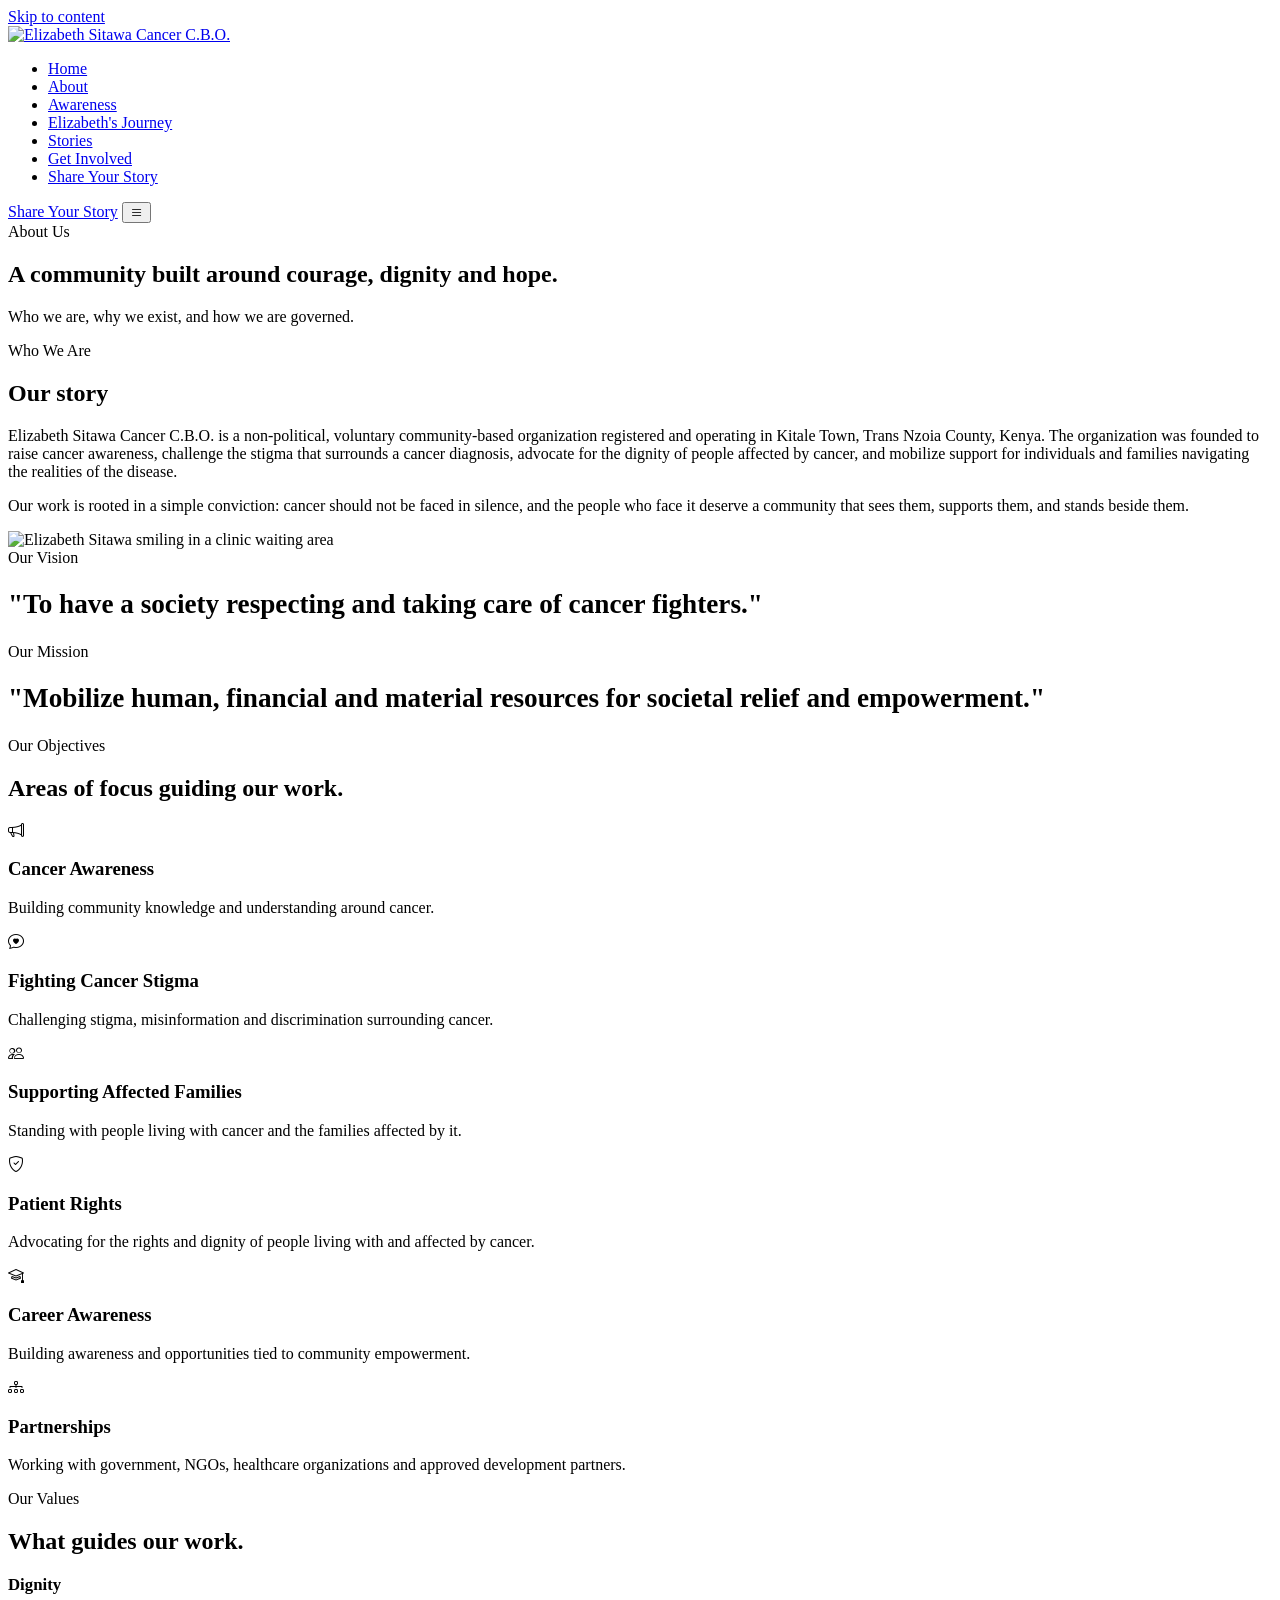
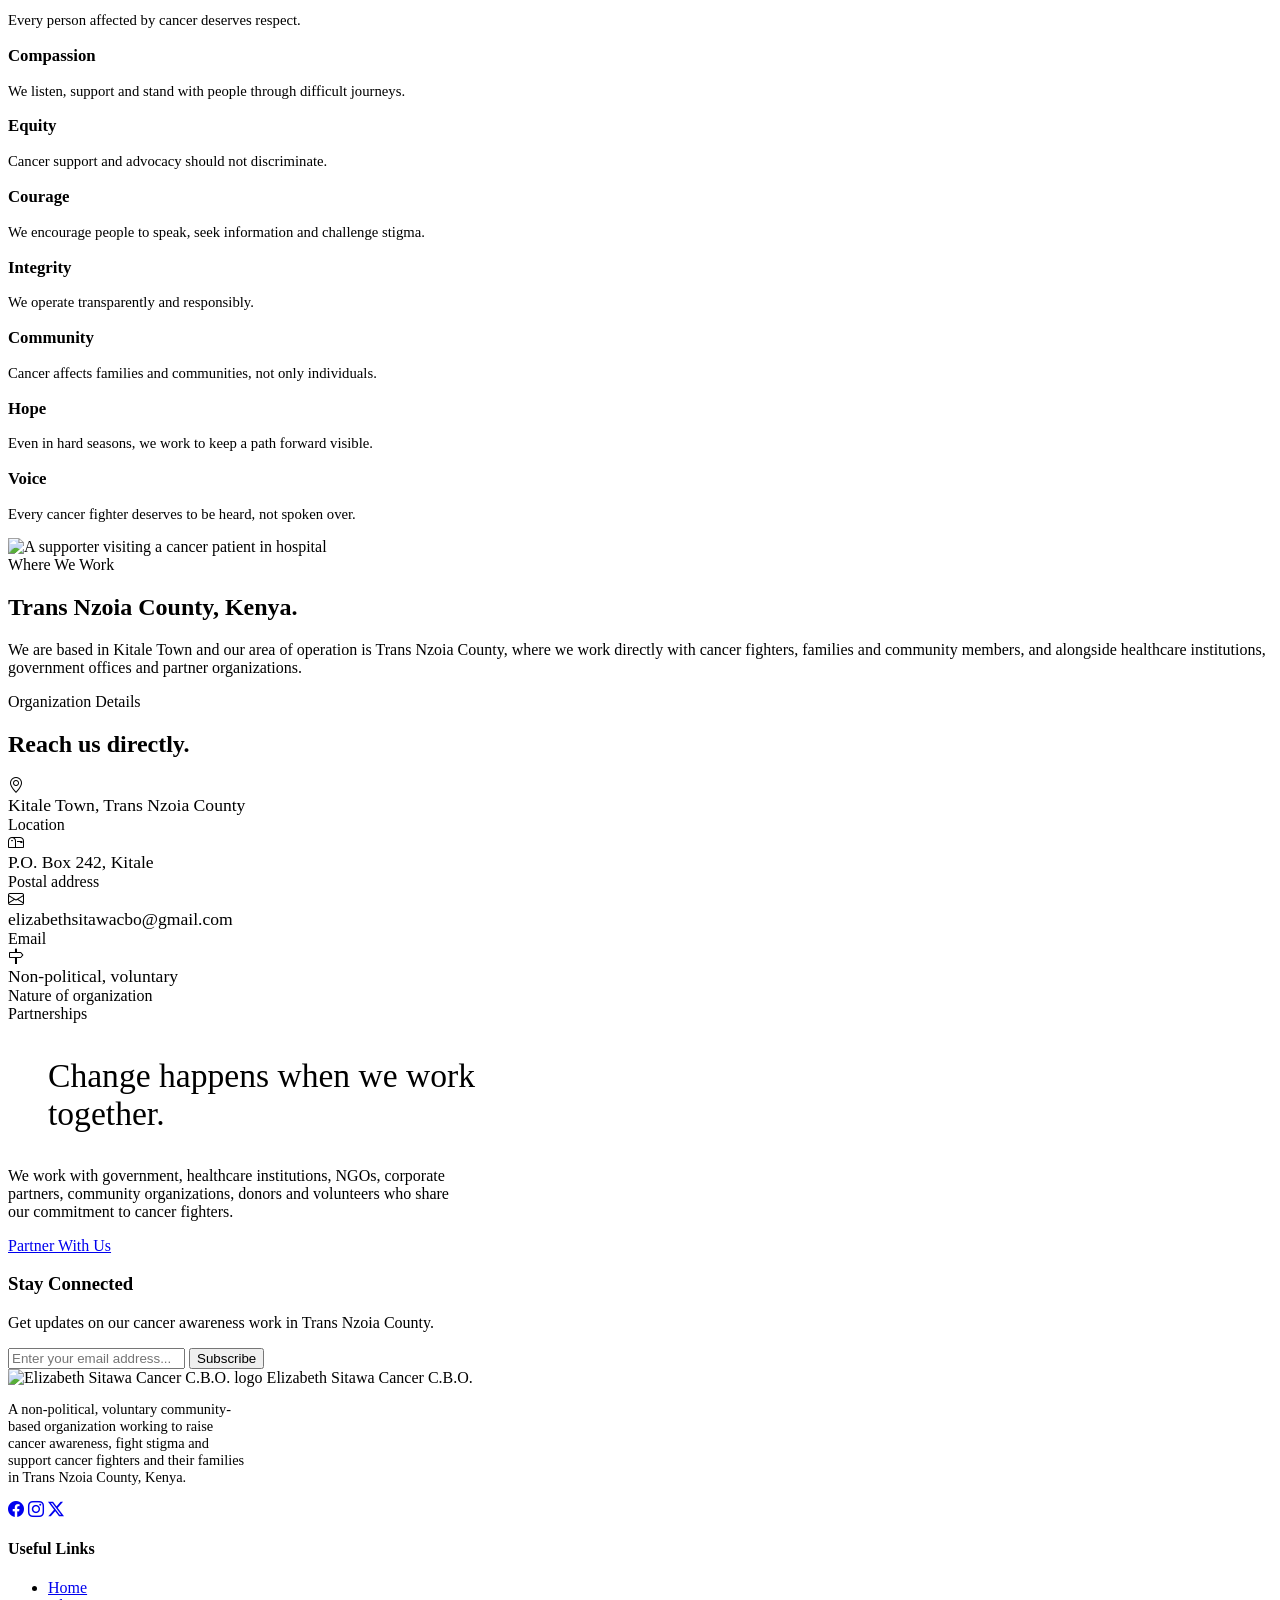
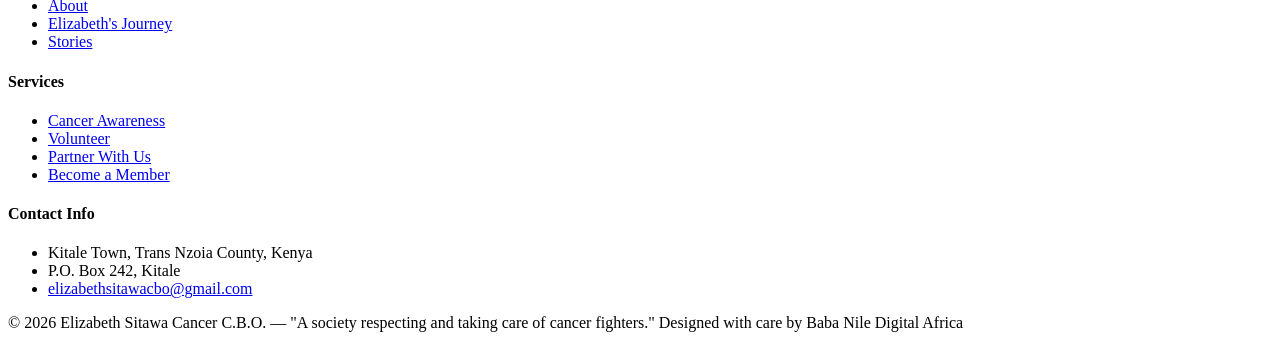
==== about.html @ 0e39c612 "Add files via upload" ====
<!DOCTYPE html>
<html lang="en">
<head>
<meta charset="UTF-8">
<meta name="viewport" content="width=device-width, initial-scale=1.0">
<title>About Us — Elizabeth Sitawa Cancer C.B.O.</title>
<meta name="description" content="Learn about Elizabeth Sitawa Cancer C.B.O.'s vision, mission, values and governance — a community-based organization serving Trans Nzoia County, Kenya.">
<link rel="canonical" href="https://elizabethsitawacbo.org/about.html">
<meta property="og:type" content="website">
<meta property="og:title" content="About Us — Elizabeth Sitawa Cancer C.B.O.">
<meta property="og:description" content="Our vision, mission, values and governance as a community-based organization in Trans Nzoia County, Kenya.">
<meta property="og:image" content="assets/outreach-hoodies.jpg">
<meta name="twitter:card" content="summary_large_image">
<link rel="icon" href="assets/logo.png">
<link rel="preconnect" href="https://fonts.googleapis.com">
<link href="https://fonts.googleapis.com/css2?family=Manrope:wght@400;500;600;700;800&display=swap" rel="stylesheet">
<link rel="stylesheet" href="https://cdn.jsdelivr.net/npm/bootstrap-icons@1.11.3/font/bootstrap-icons.css">
<link rel="stylesheet" href="css/style.css">
</head>
<body>
<a href="#main" class="skip-link">Skip to content</a>

<header class="site-header">
  <nav class="nav container" aria-label="Primary">
    <a href="index.html" class="nav-brand">
      <img src="assets/logo.png" alt="Elizabeth Sitawa Cancer C.B.O.">
    </a>
    <ul class="nav-links" id="nav-links">
      <li><a href="index.html">Home</a></li>
      <li><a href="about.html" aria-current="page">About</a></li>
      <li><a href="cancer-awareness.html">Awareness</a></li>
      <li><a href="journey.html">Elizabeth's Journey</a></li>
      <li><a href="stories.html">Stories</a></li>
      <li><a href="get-involved.html">Get Involved</a></li>
      <li class="nav-mobile-cta"><a href="get-involved.html#share-story" class="btn btn-gold">Share Your Story</a></li>
    </ul>
    <div class="nav-cta">
      <a href="get-involved.html#share-story" class="btn btn-gold">Share Your Story</a>
      <button class="nav-toggle" aria-label="Open menu" aria-expanded="false" aria-controls="nav-links">
        <i class="bi bi-list"></i>
      </button>
    </div>
  </nav>
</header>

<main id="main">

  <section class="page-hero" style="background-image:url('assets/outreach-hoodies.jpg');">
    <div class="container">
      <span class="hero-eyebrow">About Us</span>
      <h1>A community built around courage, dignity and hope.</h1>
      <p class="lede">Who we are, why we exist, and how we are governed.</p>
    </div>
  </section>

  <!-- OUR STORY -->
  <section class="section">
    <div class="container">
      <div class="grid-2">
        <div>
          <span class="eyebrow">Who We Are</span>
          <h2 class="mt-1">Our story</h2>
          <p class="body-copy mt-2">Elizabeth Sitawa Cancer C.B.O. is a non-political, voluntary community-based organization registered and operating in Kitale Town, Trans Nzoia County, Kenya. The organization was founded to raise cancer awareness, challenge the stigma that surrounds a cancer diagnosis, advocate for the dignity of people affected by cancer, and mobilize support for individuals and families navigating the realities of the disease.</p>
          <p class="body-copy mt-2">Our work is rooted in a simple conviction: cancer should not be faced in silence, and the people who face it deserve a community that sees them, supports them, and stands beside them.</p>
        </div>
        <img src="assets/clinic-portrait.jpg" alt="Elizabeth Sitawa smiling in a clinic waiting area" style="border-radius:var(--radius-m);">
      </div>
    </div>
  </section>

  <!-- VISION & MISSION -->
  <section class="section section--dark">
    <div class="container">
      <div class="grid-2" style="align-items:start;">
        <div>
          <span class="eyebrow">Our Vision</span>
          <h2 class="mt-2" style="font-size:1.7rem; font-weight:700;">"To have a society respecting and taking care of cancer fighters."</h2>
        </div>
        <div>
          <span class="eyebrow">Our Mission</span>
          <h2 class="mt-2" style="font-size:1.7rem; font-weight:700;">"Mobilize human, financial and material resources for societal relief and empowerment."</h2>
        </div>
      </div>
    </div>
  </section>

  <!-- OBJECTIVES -->
  <section class="section section--cream">
    <div class="container">
      <span class="eyebrow">Our Objectives</span>
      <h2 class="mt-1" style="max-width:28ch;">Areas of focus guiding our work.</h2>
      <div class="pillar-grid">
        <div class="pillar">
          <div class="icon-badge"><i class="bi bi-megaphone"></i></div>
          <h3>Cancer Awareness</h3>
          <p>Building community knowledge and understanding around cancer.</p>
        </div>
        <div class="pillar">
          <div class="icon-badge"><i class="bi bi-chat-heart"></i></div>
          <h3>Fighting Cancer Stigma</h3>
          <p>Challenging stigma, misinformation and discrimination surrounding cancer.</p>
        </div>
        <div class="pillar">
          <div class="icon-badge"><i class="bi bi-people"></i></div>
          <h3>Supporting Affected Families</h3>
          <p>Standing with people living with cancer and the families affected by it.</p>
        </div>
        <div class="pillar">
          <div class="icon-badge"><i class="bi bi-shield-check"></i></div>
          <h3>Patient Rights</h3>
          <p>Advocating for the rights and dignity of people living with and affected by cancer.</p>
        </div>
        <div class="pillar">
          <div class="icon-badge"><i class="bi bi-mortarboard"></i></div>
          <h3>Career Awareness</h3>
          <p>Building awareness and opportunities tied to community empowerment.</p>
        </div>
        <div class="pillar">
          <div class="icon-badge"><i class="bi bi-diagram-3"></i></div>
          <h3>Partnerships</h3>
          <p>Working with government, NGOs, healthcare organizations and approved development partners.</p>
        </div>
      </div>
    </div>
  </section>

  <!-- VALUES -->
  <section class="section" id="values">
    <div class="container">
      <span class="eyebrow">Our Values</span>
      <h2 class="mt-1">What guides our work.</h2>
      <div class="focus-grid mt-3">
        <div class="card"><h3 style="font-size:1.05rem;">Dignity</h3><p class="body-copy mt-1" style="font-size:.92rem;">Every person affected by cancer deserves respect.</p></div>
        <div class="card"><h3 style="font-size:1.05rem;">Compassion</h3><p class="body-copy mt-1" style="font-size:.92rem;">We listen, support and stand with people through difficult journeys.</p></div>
        <div class="card"><h3 style="font-size:1.05rem;">Equity</h3><p class="body-copy mt-1" style="font-size:.92rem;">Cancer support and advocacy should not discriminate.</p></div>
        <div class="card"><h3 style="font-size:1.05rem;">Courage</h3><p class="body-copy mt-1" style="font-size:.92rem;">We encourage people to speak, seek information and challenge stigma.</p></div>
        <div class="card"><h3 style="font-size:1.05rem;">Integrity</h3><p class="body-copy mt-1" style="font-size:.92rem;">We operate transparently and responsibly.</p></div>
        <div class="card"><h3 style="font-size:1.05rem;">Community</h3><p class="body-copy mt-1" style="font-size:.92rem;">Cancer affects families and communities, not only individuals.</p></div>
        <div class="card"><h3 style="font-size:1.05rem;">Hope</h3><p class="body-copy mt-1" style="font-size:.92rem;">Even in hard seasons, we work to keep a path forward visible.</p></div>
        <div class="card"><h3 style="font-size:1.05rem;">Voice</h3><p class="body-copy mt-1" style="font-size:.92rem;">Every cancer fighter deserves to be heard, not spoken over.</p></div>
      </div>
    </div>
  </section>

  <!-- WHERE WE WORK -->
  <section class="section section--cream">
    <div class="container">
      <div class="grid-2">
        <img src="assets/hospital-visit.jpg" alt="A supporter visiting a cancer patient in hospital" style="border-radius:var(--radius-m);">
        <div>
          <span class="eyebrow">Where We Work</span>
          <h2 class="mt-1">Trans Nzoia County, Kenya.</h2>
          <p class="body-copy mt-2">We are based in Kitale Town and our area of operation is Trans Nzoia County, where we work directly with cancer fighters, families and community members, and alongside healthcare institutions, government offices and partner organizations.</p>
        </div>
      </div>
    </div>
  </section>

  <!-- ORG DETAILS -->
  <section class="section">
    <div class="container">
      <span class="eyebrow">Organization Details</span>
      <h2 class="mt-1">Reach us directly.</h2>
      <div class="stat-row mt-3">
        <div class="stat-cell"><div class="icon-badge"><i class="bi bi-geo-alt"></i></div><div class="num" style="font-size:1.1rem;">Kitale Town, Trans Nzoia County</div><div class="lbl">Location</div></div>
        <div class="stat-cell"><div class="icon-badge"><i class="bi bi-mailbox"></i></div><div class="num" style="font-size:1.1rem;">P.O. Box 242, Kitale</div><div class="lbl">Postal address</div></div>
        <div class="stat-cell"><div class="icon-badge"><i class="bi bi-envelope"></i></div><div class="num" style="font-size:1.1rem;">elizabethsitawacbo@gmail.com</div><div class="lbl">Email</div></div>
        <div class="stat-cell"><div class="icon-badge"><i class="bi bi-signpost"></i></div><div class="num" style="font-size:1.1rem;">Non-political, voluntary</div><div class="lbl">Nature of organization</div></div>
      </div>
    </div>
  </section>

  <!-- PARTNERSHIPS CTA -->
  <section class="statement section--cream">
    <div class="container">
      <span class="eyebrow">Partnerships</span>
      <blockquote style="font-size:clamp(1.5rem,3vw,2.1rem); max-width:32ch;">Change happens when we work together.</blockquote>
      <p class="lede center mt-2" style="max-width:56ch;">We work with government, healthcare institutions, NGOs, corporate partners, community organizations, donors and volunteers who share our commitment to cancer fighters.</p>
      <a href="get-involved.html#partner" class="btn btn-solid mt-3">Partner With Us</a>
    </div>
  </section>

</main>

<div class="newsletter">
  <div class="container newsletter-inner">
    <div>
      <h3>Stay Connected</h3>
      <p>Get updates on our cancer awareness work in Trans Nzoia County.</p>
    </div>
    <form class="newsletter-form" onsubmit="event.preventDefault(); this.reset(); this.querySelector('input').placeholder='Thank you!';">
      <input type="email" placeholder="Enter your email address..." required>
      <button type="submit">Subscribe</button>
    </form>
  </div>
</div>

<footer class="site-footer">
  <div class="container">
    <div class="footer-grid">
      <div>
        <div class="footer-brand">
          <img src="assets/logo.png" alt="Elizabeth Sitawa Cancer C.B.O. logo">
          <span>Elizabeth Sitawa Cancer C.B.O.</span>
        </div>
        <p style="max-width:34ch; font-size:.9rem;">A non-political, voluntary community-based organization working to raise cancer awareness, fight stigma and support cancer fighters and their families in Trans Nzoia County, Kenya.</p>
        <div class="footer-social">
          <a href="#" aria-label="Facebook"><i class="bi bi-facebook"></i></a>
          <a href="#" aria-label="Instagram"><i class="bi bi-instagram"></i></a>
          <a href="#" aria-label="X (Twitter)"><i class="bi bi-twitter-x"></i></a>
        </div>
      </div>
      <div class="footer-col">
        <h4>Useful Links</h4>
        <ul>
          <li><a href="index.html">Home</a></li>
          <li><a href="about.html">About</a></li>
          <li><a href="journey.html">Elizabeth's Journey</a></li>
          <li><a href="stories.html">Stories</a></li>
        </ul>
      </div>
      <div class="footer-col">
        <h4>Services</h4>
        <ul>
          <li><a href="cancer-awareness.html">Cancer Awareness</a></li>
          <li><a href="get-involved.html#volunteer">Volunteer</a></li>
          <li><a href="get-involved.html#partner">Partner With Us</a></li>
          <li><a href="get-involved.html#membership">Become a Member</a></li>
        </ul>
      </div>
      <div class="footer-col">
        <h4>Contact Info</h4>
        <ul>
          <li>Kitale Town, Trans Nzoia County, Kenya</li>
          <li>P.O. Box 242, Kitale</li>
          <li><a href="mailto:elizabethsitawacbo@gmail.com">elizabethsitawacbo@gmail.com</a></li>
        </ul>
      </div>
    </div>
    <div class="footer-bottom">
      <span>&copy; 2026 Elizabeth Sitawa Cancer C.B.O. — "A society respecting and taking care of cancer fighters."</span>
      <span>Designed with care by Baba Nile Digital Africa</span>
    </div>
  </div>
</footer>

<script src="js/main.js"></script>
</body>
</html>
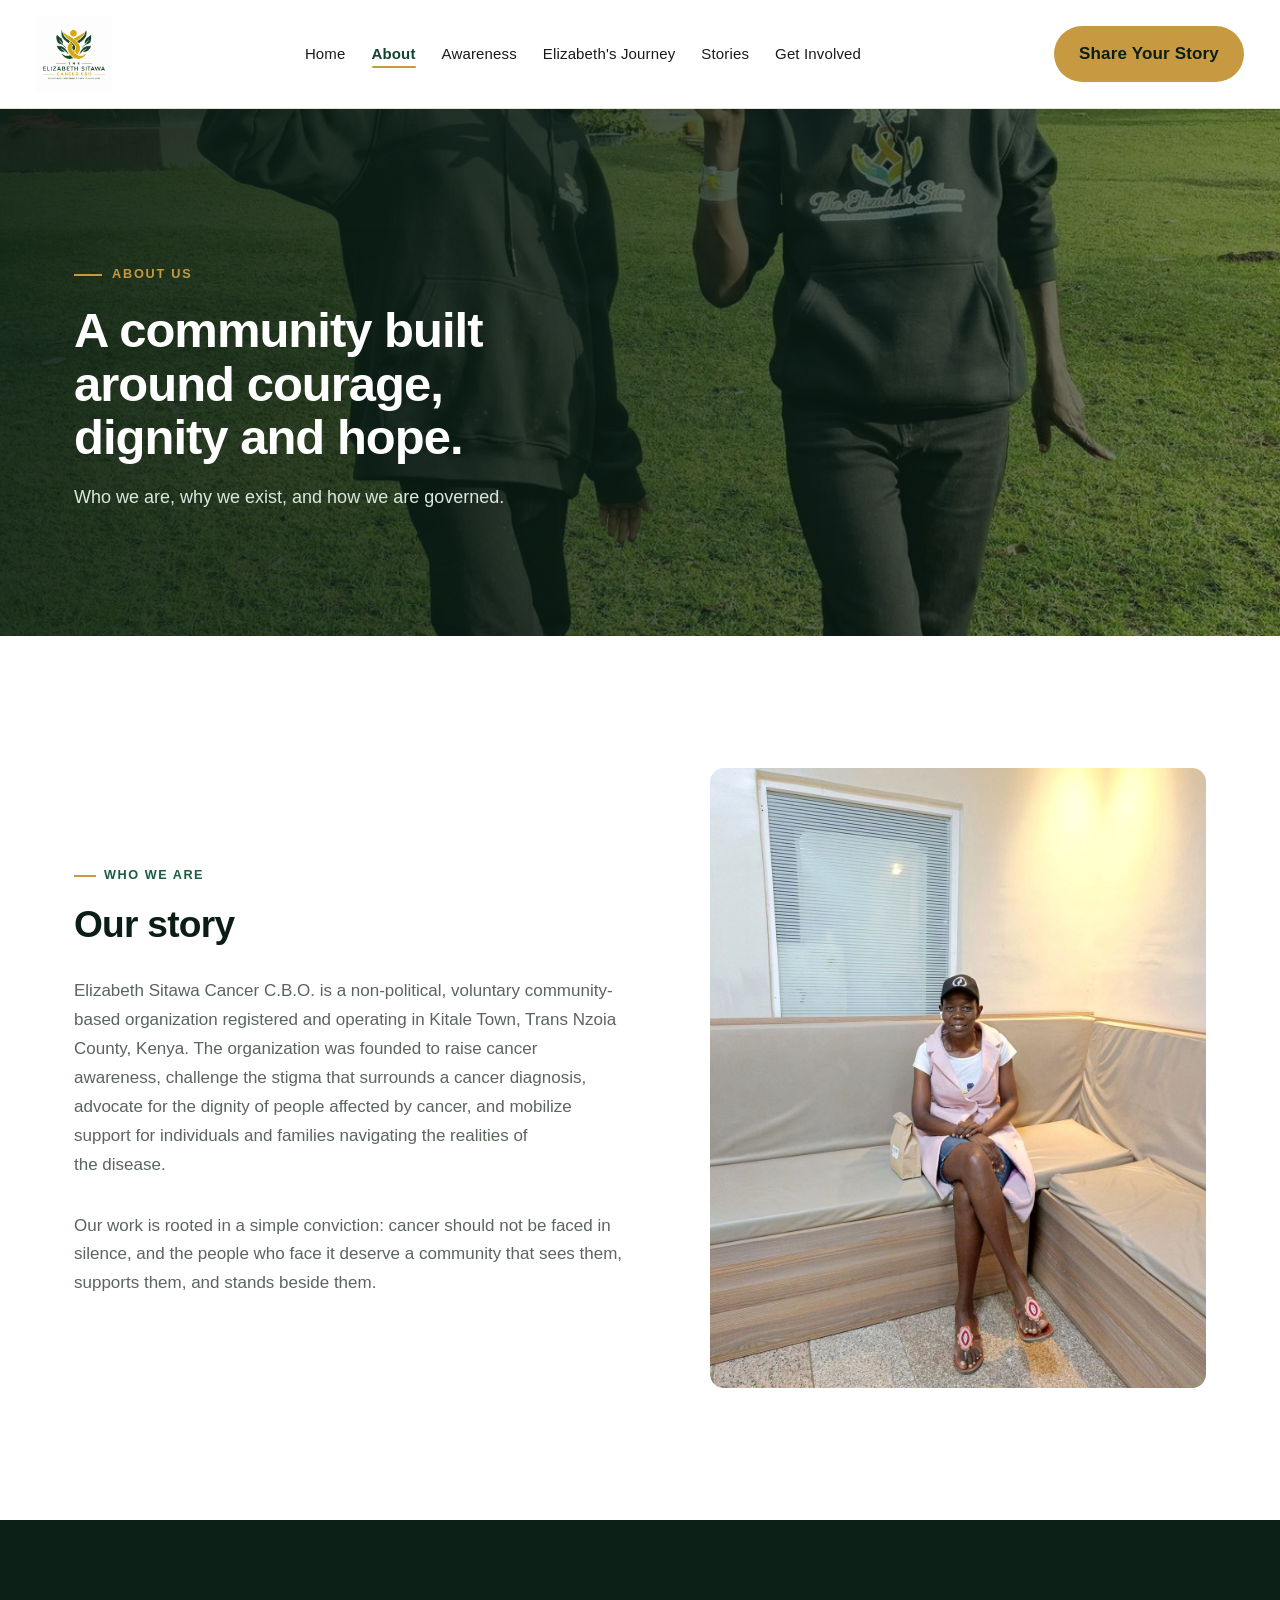
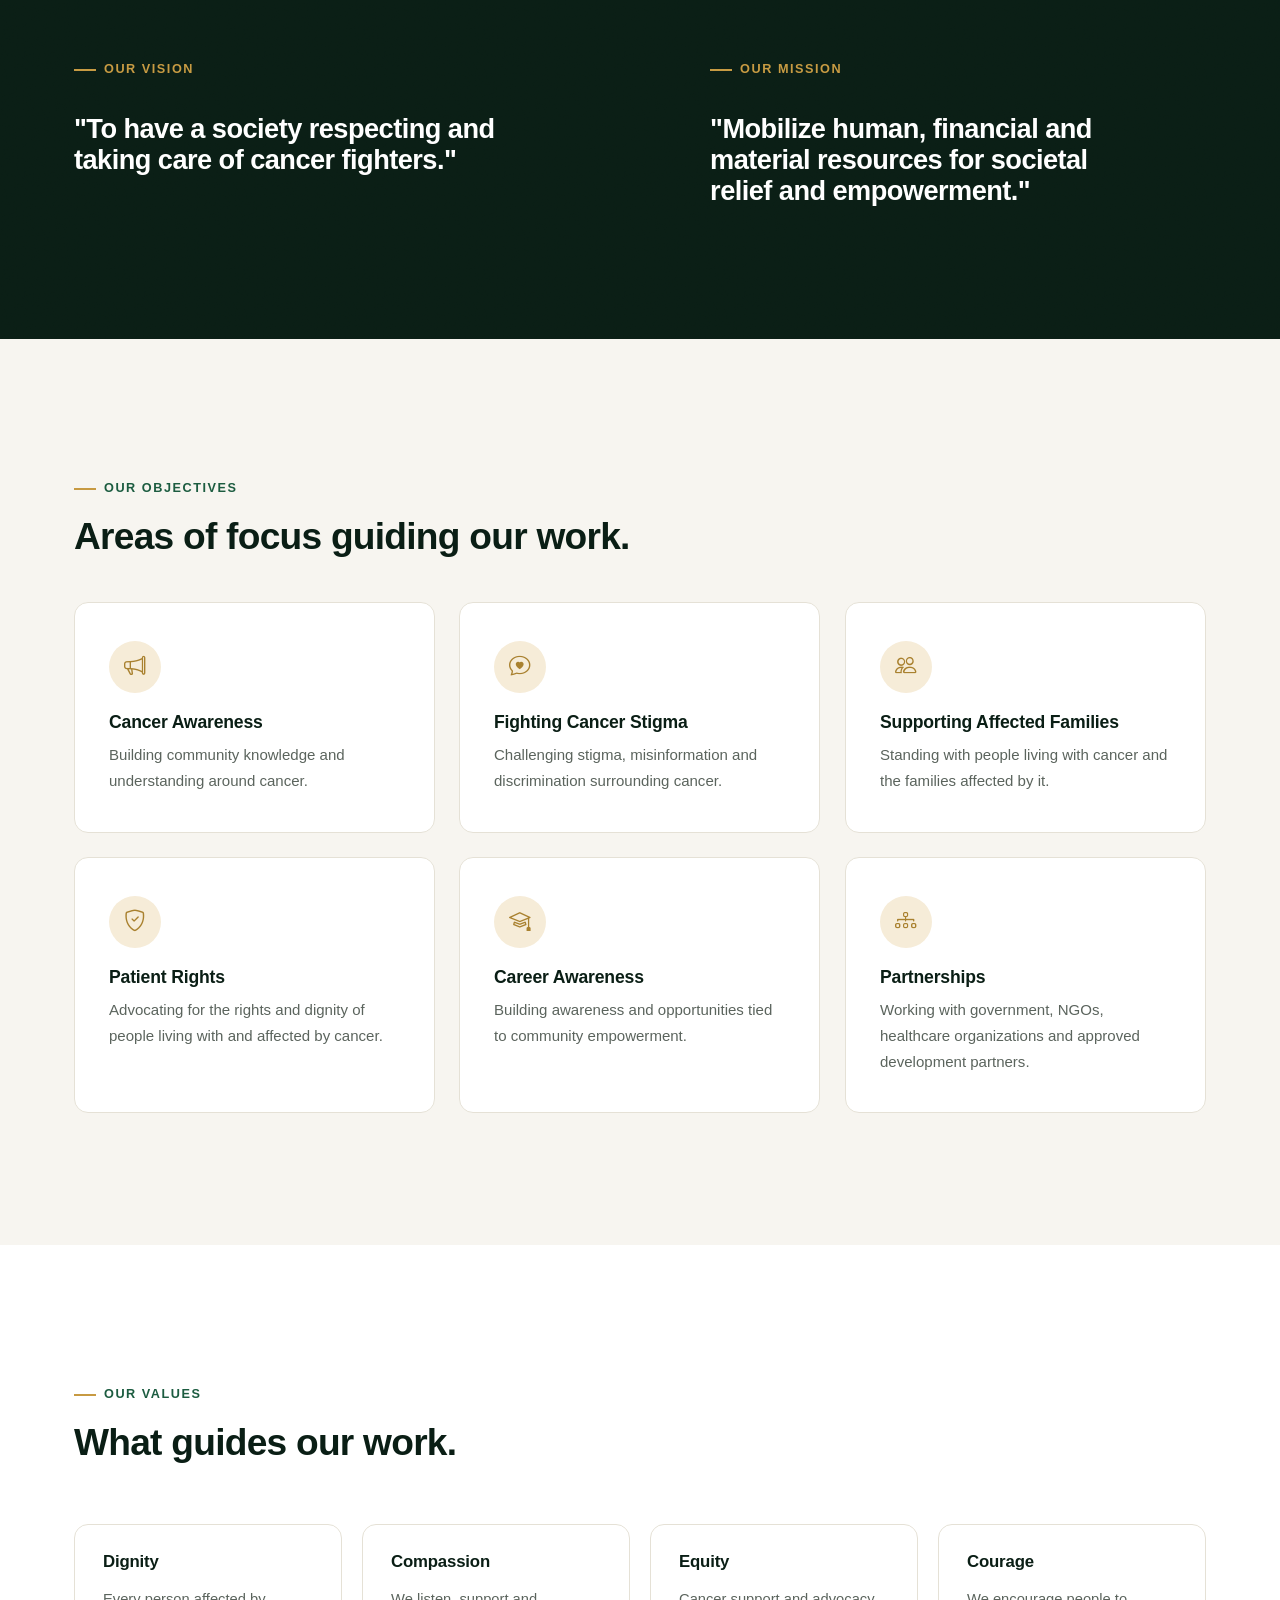
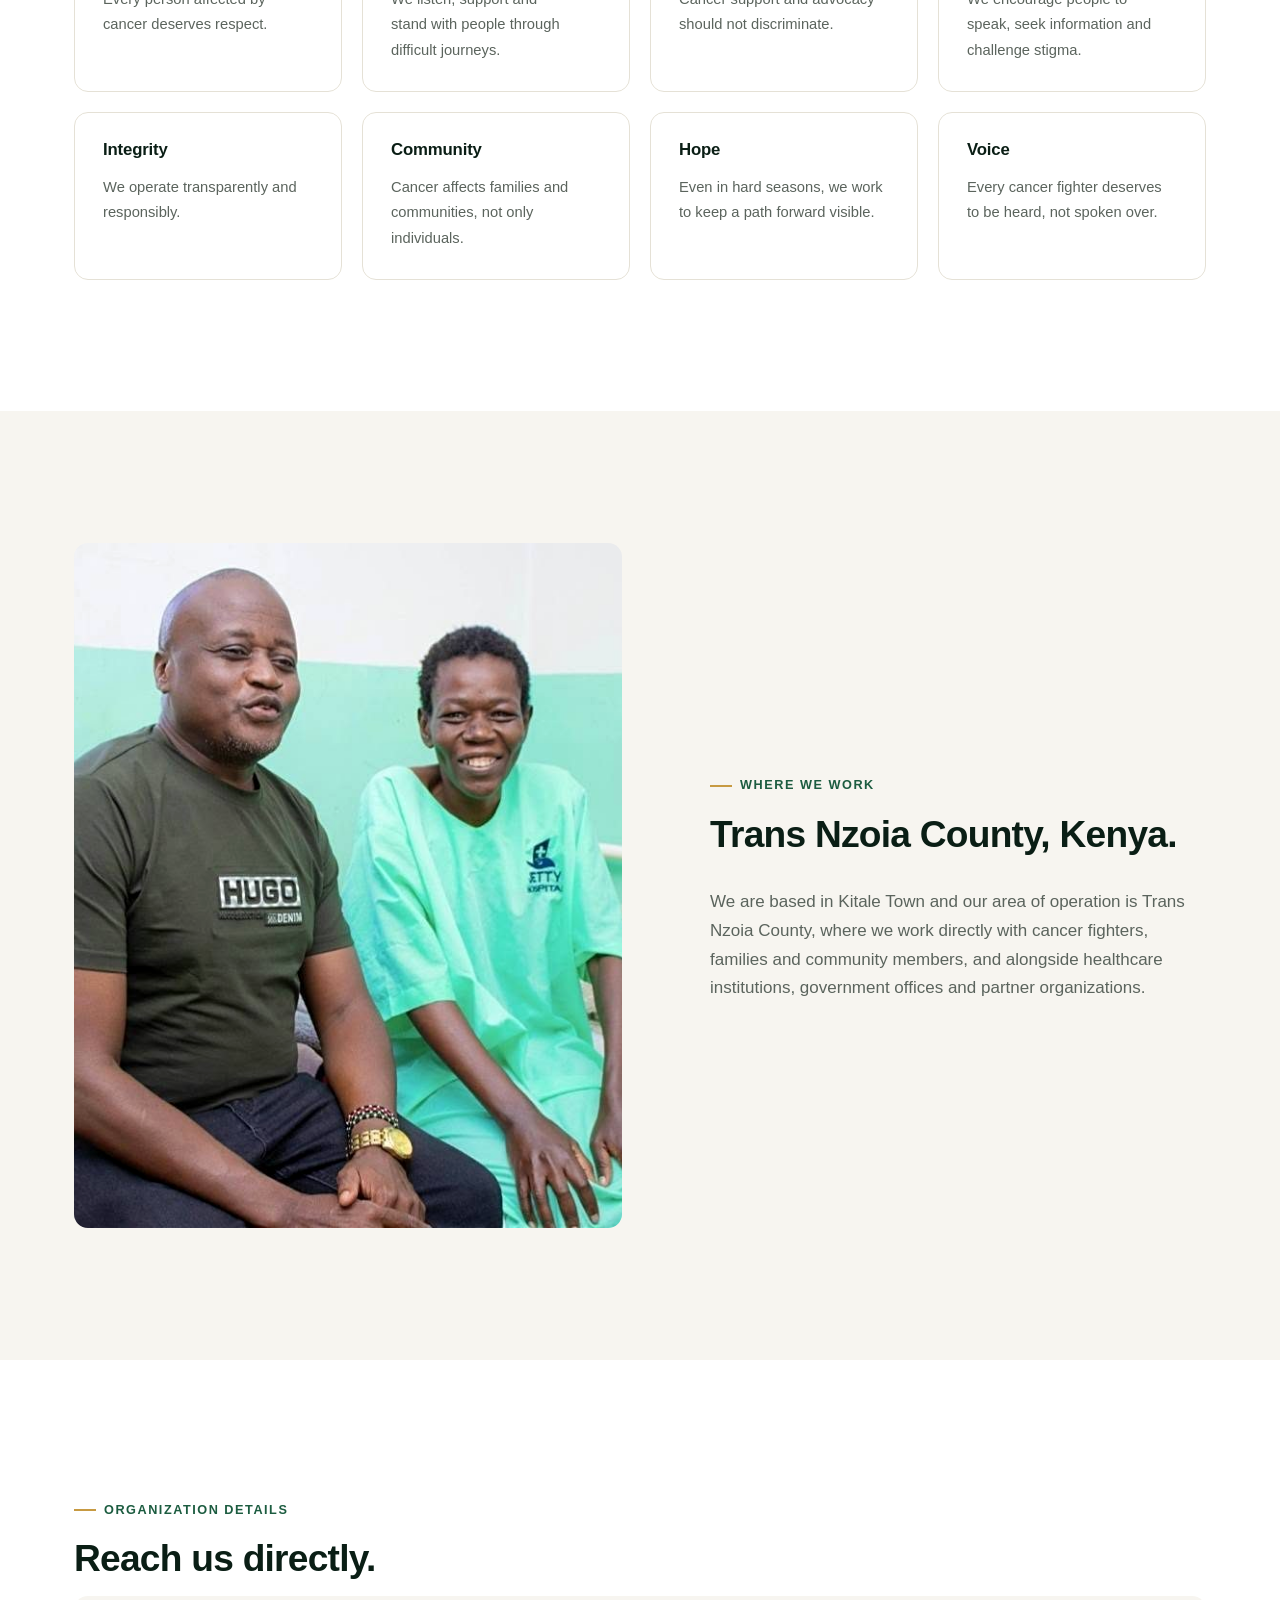
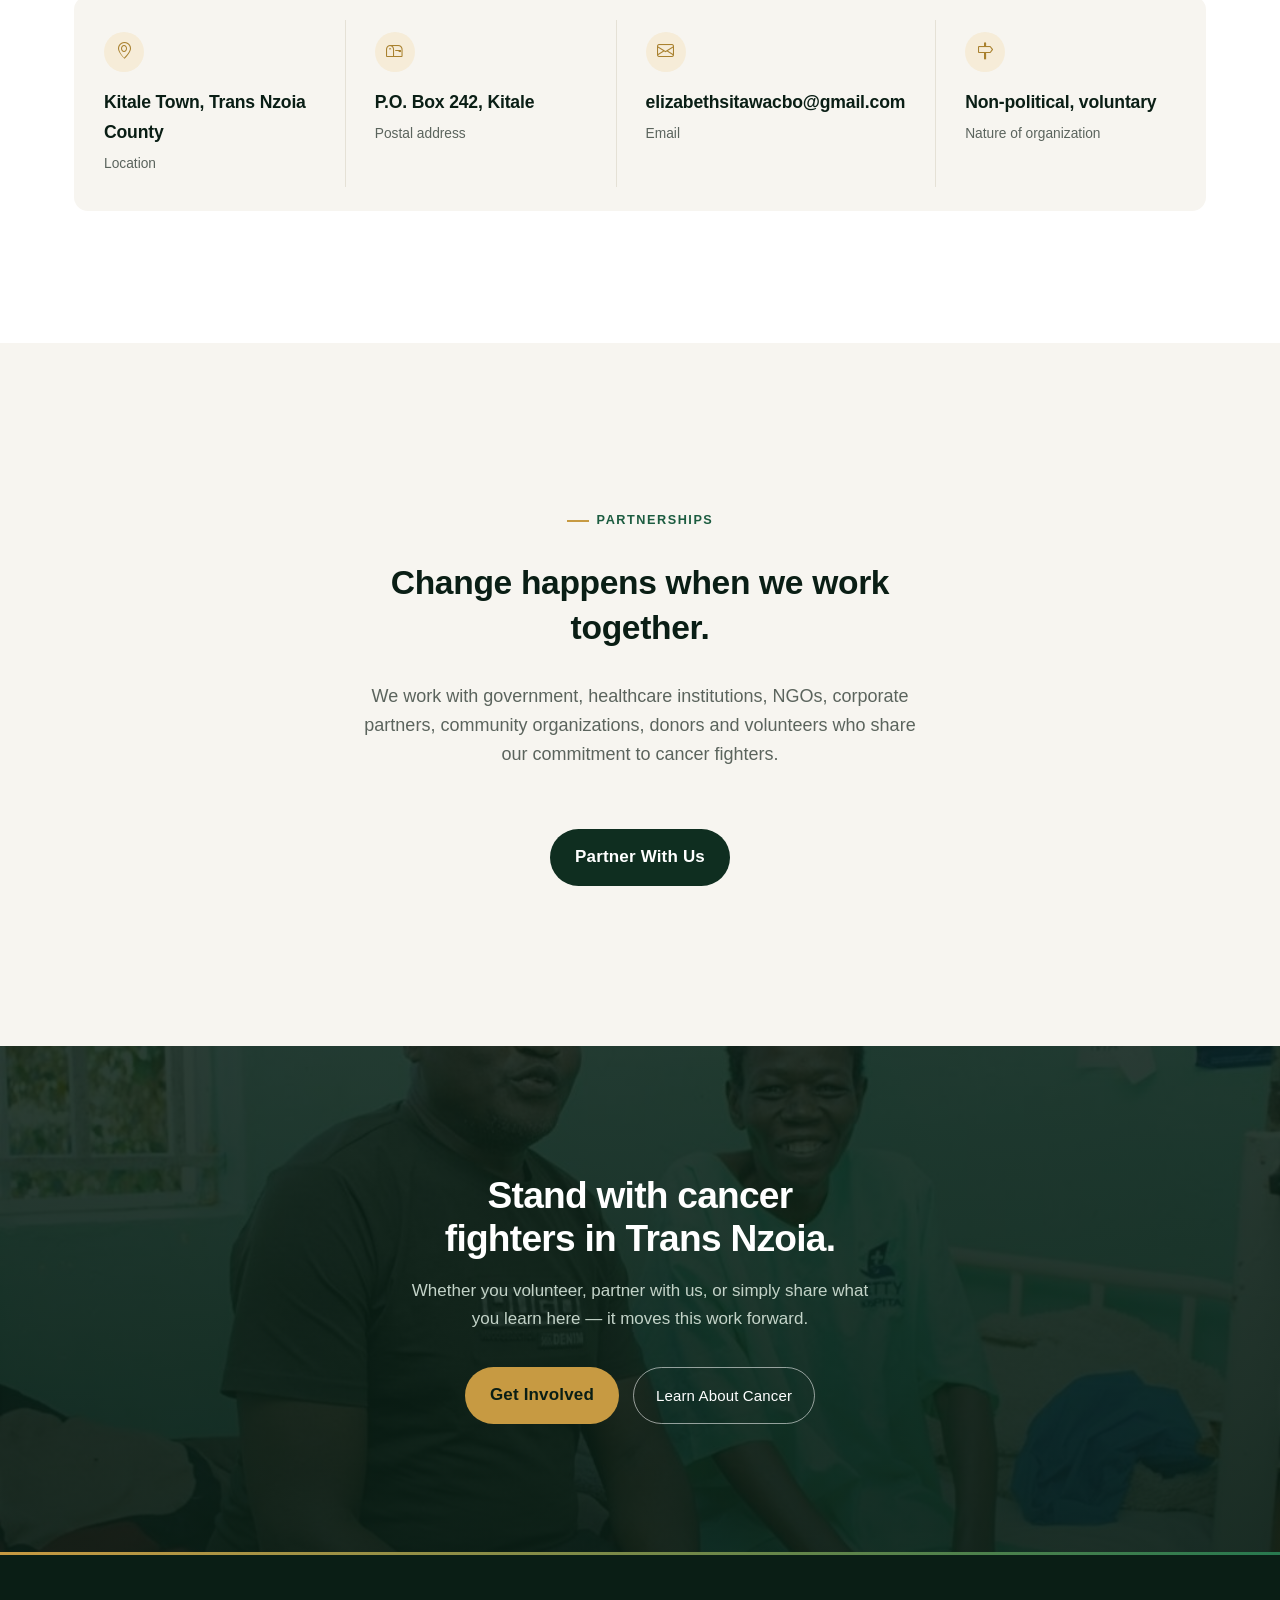
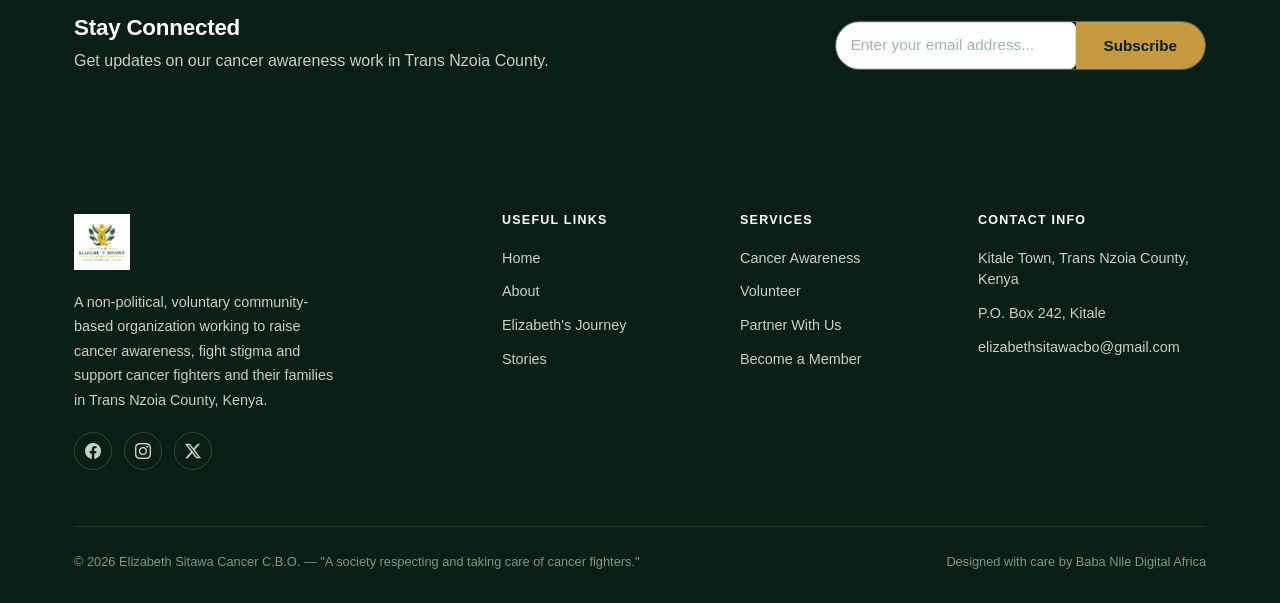
==== commit 720a6ad5: "Update Elizabeth Sitawa CBO website" ====
--- a/about.html
+++ b/about.html
@@ -23,15 +23,15 @@
 <header class="site-header">
   <nav class="nav container" aria-label="Primary">
     <a href="index.html" class="nav-brand">
-      <img src="assets/logo.png" alt="Elizabeth Sitawa Cancer C.B.O.">
+      <img src="assets/logo.png" alt="Elizabeth Sitawa Cancer C.B.O." decoding="async">
     </a>
     <ul class="nav-links" id="nav-links">
-      <li><a href="index.html">Home</a></li>
-      <li><a href="about.html" aria-current="page">About</a></li>
-      <li><a href="cancer-awareness.html">Awareness</a></li>
-      <li><a href="journey.html">Elizabeth's Journey</a></li>
-      <li><a href="stories.html">Stories</a></li>
-      <li><a href="get-involved.html">Get Involved</a></li>
+      <li><a href="index.html"><i class="bi bi-house"></i>Home</a></li>
+      <li><a href="about.html" aria-current="page"><i class="bi bi-info-circle"></i>About</a></li>
+      <li><a href="cancer-awareness.html"><i class="bi bi-heart-pulse"></i>Awareness</a></li>
+      <li><a href="journey.html"><i class="bi bi-compass"></i>Elizabeth's Journey</a></li>
+      <li><a href="stories.html"><i class="bi bi-chat-square-heart"></i>Stories</a></li>
+      <li><a href="get-involved.html"><i class="bi bi-people"></i>Get Involved</a></li>
       <li class="nav-mobile-cta"><a href="get-involved.html#share-story" class="btn btn-gold">Share Your Story</a></li>
     </ul>
     <div class="nav-cta">
@@ -63,7 +63,7 @@
           <p class="body-copy mt-2">Elizabeth Sitawa Cancer C.B.O. is a non-political, voluntary community-based organization registered and operating in Kitale Town, Trans Nzoia County, Kenya. The organization was founded to raise cancer awareness, challenge the stigma that surrounds a cancer diagnosis, advocate for the dignity of people affected by cancer, and mobilize support for individuals and families navigating the realities of the disease.</p>
           <p class="body-copy mt-2">Our work is rooted in a simple conviction: cancer should not be faced in silence, and the people who face it deserve a community that sees them, supports them, and stands beside them.</p>
         </div>
-        <img src="assets/clinic-portrait.jpg" alt="Elizabeth Sitawa smiling in a clinic waiting area" style="border-radius:var(--radius-m);">
+        <img src="assets/clinic-portrait.jpg" alt="Elizabeth Sitawa smiling in a clinic waiting area" style="border-radius:var(--radius-m);" loading="lazy" decoding="async">
       </div>
     </div>
   </section>
@@ -146,7 +146,7 @@
   <section class="section section--cream">
     <div class="container">
       <div class="grid-2">
-        <img src="assets/hospital-visit.jpg" alt="A supporter visiting a cancer patient in hospital" style="border-radius:var(--radius-m);">
+        <img src="assets/hospital-visit.jpg" alt="A supporter visiting a cancer patient in hospital" style="border-radius:var(--radius-m);" loading="lazy" decoding="async">
         <div>
           <span class="eyebrow">Where We Work</span>
           <h2 class="mt-1">Trans Nzoia County, Kenya.</h2>
@@ -180,6 +180,19 @@
     </div>
   </section>
 
+
+  <!-- PRE-FOOTER CTA -->
+  <section class="cta-band" style="background-image:url('assets/hospital-visit.jpg');">
+    <div class="container reveal">
+      <h2>Stand with cancer fighters in Trans Nzoia.</h2>
+      <p>Whether you volunteer, partner with us, or simply share what you learn here — it moves this work forward.</p>
+      <div class="cta-actions">
+        <a href="get-involved.html#volunteer" class="btn btn-gold">Get Involved</a>
+        <a href="cancer-awareness.html" class="btn btn-line-white">Learn About Cancer</a>
+      </div>
+    </div>
+  </section>
+
 </main>
 
 <div class="newsletter">
@@ -200,7 +213,7 @@
     <div class="footer-grid">
       <div>
         <div class="footer-brand">
-          <img src="assets/logo.png" alt="Elizabeth Sitawa Cancer C.B.O. logo">
+          <img src="assets/logo.png" alt="Elizabeth Sitawa Cancer C.B.O. logo" decoding="async">
           <span>Elizabeth Sitawa Cancer C.B.O.</span>
         </div>
         <p style="max-width:34ch; font-size:.9rem;">A non-political, voluntary community-based organization working to raise cancer awareness, fight stigma and support cancer fighters and their families in Trans Nzoia County, Kenya.</p>
--- a/css/style.css
+++ b/css/style.css
@@ -0,0 +1,506 @@
+/* =========================================================
+   ELIZABETH SITAWA CANCER C.B.O. — DESIGN SYSTEM v5
+   Direction: corporate-foundation register — Poppins type
+   system with a fluid clamp() scale, generous white space,
+   circular icon badges and arrow-links, real photography
+   doing the work.
+   ========================================================= */
+
+:root{
+  --green-950:#0a1e15;
+  --green-900:#0f2e20;
+  --green-800:#154430;
+  --green-700:#1c5c40;
+  --green-600:#28794f;
+  --green-100:#e7f0ea;
+  --gold-600:#a9812f;
+  --gold-500:#c79a42;
+  --gold-100:#f6ecd8;
+  --cream:#f7f5f0;
+  --paper:#fbfaf7;
+  --line:#e5e1d6;
+  --ink:#181c19;
+  --ink-soft:#5b645d;
+  --white:#ffffff;
+
+  --font-primary: 'Poppins', -apple-system, BlinkMacSystemFont, 'Segoe UI', sans-serif;
+  --font-display: var(--font-primary);
+  --font: var(--font-primary);
+  --heading-weight: 700;
+  --body-weight: 400;
+
+  /* Fluid type scale (clamp: mobile, viewport-relative, desktop) — restrained register */
+  --fs-hero: clamp(1.875rem, 1.3rem + 2.2vw, 3.375rem);     /* ~30px mobile -> 54px desktop */
+  --fs-h2: clamp(1.625rem, 1.2rem + 1.4vw, 2.5rem);         /* ~26px -> 40px */
+  --fs-h3: clamp(1.05rem, 0.98rem + 0.35vw, 1.2rem);
+  --fs-body: clamp(0.95rem, 0.9rem + 0.25vw, 1.0625rem);
+  --fs-lede: clamp(1rem, 0.94rem + 0.3vw, 1.125rem);
+  --fs-btn: clamp(0.9375rem, 0.9rem + 0.25vw, 1.0625rem);   /* ~15px -> 17px */
+  --fs-btn-sm: clamp(0.875rem, 0.85rem + 0.2vw, 0.9375rem); /* ~14px -> 15px, secondary CTAs */
+  --fs-nav: clamp(0.875rem, 0.85rem + 0.15vw, 0.9375rem);   /* ~14px -> 15px desktop nav */
+  --fs-eyebrow: clamp(0.75rem, 0.73rem + 0.08vw, 0.8125rem);
+  --fs-badge: clamp(0.75rem, 0.735rem + 0.08vw, 0.8125rem); /* ~12px -> 13px, location badge */
+
+  --container: 1180px;
+  --radius-s: 6px;
+  --radius-m: 14px;
+  --radius-l: 24px;
+  --shadow-1: 0 1px 3px rgba(10,30,21,.06), 0 12px 28px rgba(10,30,21,.08);
+  --shadow-2: 0 24px 60px rgba(10,30,21,.16);
+}
+
+*,*::before,*::after{ box-sizing:border-box; }
+html{ scroll-behavior:smooth; }
+html:focus-within{ scroll-behavior:auto; }
+body{ margin:0; font-family:var(--font); color:var(--ink); background:var(--white); line-height:1.7; -webkit-font-smoothing:antialiased; -moz-osx-font-smoothing:grayscale; }
+img{ max-width:100%; display:block; }
+a{ color:inherit; text-decoration:none; }
+ul{ margin:0; padding:0; list-style:none; }
+button{ font-family:inherit; cursor:pointer; }
+.container{ max-width:var(--container); margin:0 auto; padding:0 24px; }
+
+.skip-link{ position:absolute; left:-999px; background:var(--green-950); color:var(--white); padding:12px 20px; z-index:2000; }
+.skip-link:focus{ left:0; top:0; }
+a:focus-visible, button:focus-visible, input:focus-visible, textarea:focus-visible, select:focus-visible{
+  outline:2px solid var(--gold-500); outline-offset:2px;
+}
+@media (prefers-reduced-motion: reduce){
+  *{ animation-duration:.01ms !important; animation-iteration-count:1 !important; transition-duration:.01ms !important; scroll-behavior:auto !important; }
+}
+
+/* ---- Type ---- */
+h1,h2,h3,h4{ font-family:var(--font-display); font-weight:var(--heading-weight); line-height:1.1; margin:0; color:var(--green-950); letter-spacing:-0.02em; text-wrap:balance; }
+h1{ font-size:var(--fs-hero); }
+h2{ font-size:var(--fs-h2); line-height:1.15; }
+h3{ font-size:var(--fs-h3); font-weight:600; letter-spacing:-0.01em; }
+p{ margin:0; font-weight:var(--body-weight); }
+.lede{ font-size:var(--fs-lede); color:var(--ink-soft); max-width:62ch; line-height:1.6; text-wrap:pretty; }
+.body-copy{ max-width:66ch; color:var(--ink-soft); font-size:var(--fs-body); line-height:1.7; text-wrap:pretty; }
+::selection{ background:var(--gold-100); color:var(--green-950); }
+.eyebrow{ display:inline-flex; align-items:center; gap:8px; font-family:var(--font-display); font-weight:600; font-size:var(--fs-eyebrow); letter-spacing:.12em; text-transform:uppercase; color:var(--green-700); }
+.eyebrow::before{ content:""; width:22px; height:2px; background:var(--gold-500); display:inline-block; }
+.section--dark .eyebrow{ color:var(--gold-500); }
+.section{ padding:132px 0; }
+.section--tight{ padding:76px 0; }
+.section--cream{ background:var(--cream); }
+.section--dark{ background:var(--green-950); color:var(--white); }
+.section--dark h2,.section--dark h3{ color:var(--white); }
+.section--dark .lede,.section--dark .body-copy{ color:#c3d3c8; }
+.grid-2{ display:grid; grid-template-columns:1.05fr .95fr; gap:88px; align-items:center; }
+@media (max-width:860px){ .grid-2{ grid-template-columns:1fr; gap:32px; } }
+.center{ text-align:center; margin-left:auto; margin-right:auto; }
+.mt-1{margin-top:16px;} .mt-2{margin-top:32px;} .mt-3{margin-top:60px;}
+
+/* ---- Buttons ---- */
+.btn{ display:inline-flex; align-items:center; justify-content:center; gap:8px; padding:13px 24px; min-height:46px; border-radius:999px; font-family:var(--font-display); font-weight:600; font-size:var(--fs-btn); letter-spacing:.01em; border:1.5px solid transparent; transition:background .18s ease, color .18s ease, border-color .18s ease, transform .2s ease; }
+.btn-gold, .btn-solid, .btn-dark, .btn-primary{ min-height:48px; }
+.btn-line, .btn-line-white, .btn-outline, .btn-outline-dark{ font-size:var(--fs-btn-sm); font-weight:500; padding:12px 22px; min-height:46px; }
+.btn-solid{ background:var(--green-900); color:var(--white); }
+.btn-solid:hover{ background:var(--green-950); }
+.btn-gold{ background:var(--gold-500); color:var(--green-950); }
+.btn-gold:hover{ background:var(--gold-600); }
+.btn-line{ border-color:var(--green-900); color:var(--green-900); }
+.btn-line:hover{ background:var(--green-900); color:var(--white); }
+.btn-line-white{ border-color:rgba(255,255,255,.55); color:var(--white); }
+.btn-line-white:hover{ background:var(--white); color:var(--green-950); }
+.btn-primary{ background:var(--gold-500); color:var(--green-950); }
+.btn-primary:hover{ background:var(--gold-600); }
+.btn-outline{ border-color:var(--green-900); color:var(--green-900); }
+.btn-outline:hover{ background:var(--green-900); color:var(--white); }
+.btn-outline-dark{ border-color:var(--green-950); color:var(--green-950); }
+.btn-outline-dark:hover{ background:var(--green-950); color:var(--white); }
+.btn-dark{ background:var(--green-950); color:var(--white); }
+.btn-dark:hover{ background:#000; }
+.btn:active{ transform:scale(.98); }
+.text-link{ font-family:var(--font-display); font-weight:600; color:var(--green-800); border-bottom:1.5px solid var(--gold-500); padding-bottom:2px; transition:color .2s ease; }
+.text-link:hover{ color:var(--green-950); }
+
+/* Circular arrow-link (Safaricom-style card CTA) */
+.arrow-link{ display:inline-flex; align-items:center; justify-content:center; width:44px; height:44px; border-radius:50%; background:var(--green-950); color:var(--white); font-size:1rem; transition:background .2s ease, transform .2s ease; }
+.arrow-link:hover{ background:var(--gold-500); color:var(--green-950); transform:translateX(2px); }
+
+/* ---- Header / Nav ---- */
+.site-header{ position:sticky; top:0; z-index:1000; background:var(--white); border-bottom:1px solid var(--line); }
+.site-header .container{ max-width:1360px; padding-left:36px; padding-right:36px; } /* nav needs more room than the 1180px content measure, and more edge breathing room than body copy */
+.nav{ display:flex; align-items:center; justify-content:space-between; gap:24px; padding:16px 0; }
+.nav-brand{ display:flex; align-items:center; font-family:var(--font-display); color:var(--green-950); flex-shrink:0; }
+.nav-brand img{ height:76px; width:auto; flex-shrink:0; display:block; }
+.nav-links{ display:flex; align-items:center; gap:26px; flex-shrink:0; }
+.nav-links a{ font-family:var(--font-display); font-weight:500; font-size:var(--fs-nav); letter-spacing:.01em; color:var(--ink); position:relative; padding:6px 0; white-space:nowrap; }
+.nav-links a i{ display:none; }
+.nav-links a[aria-current="page"]{ color:var(--green-800); font-weight:600; }
+.nav-links a[aria-current="page"]::after{ content:""; position:absolute; left:0; right:0; bottom:0; height:2px; background:var(--gold-500); border-radius:2px; }
+.nav-cta{ display:flex; align-items:center; gap:14px; flex-shrink:0; }
+.nav-toggle{ display:none; background:none; border:none; padding:8px; margin:-8px -6px -8px 0; color:var(--green-950); font-size:1.4rem; line-height:1; border-radius:8px; transition:background .15s ease; }
+.nav-toggle:active{ background:var(--cream); }
+.nav-mobile-cta{ display:none; }
+@media (max-width:1080px){
+  .nav-mobile-cta{ display:block; }
+  .nav-links{
+    position:absolute; top:100%; left:0; right:0; width:100%;
+    background:var(--white); border-top:1px solid var(--line);
+    flex-direction:column; align-items:stretch; gap:0;
+    padding:22px 24px 32px; box-shadow:0 20px 40px rgba(10,30,21,.14);
+    transform:translateY(-6px); opacity:0; pointer-events:none;
+    transition:opacity .22s ease, transform .22s ease;
+    max-height:calc(100vh - 104px); overflow-y:auto;
+  }
+  .nav-links.open{ transform:translateY(0); opacity:1; pointer-events:auto; }
+  .nav-links a{ width:100%; padding:22px 6px; font-size:1.15rem; font-weight:500; line-height:1.3; border-bottom:1px solid var(--line); transition:color .15s ease; display:flex; align-items:center; gap:16px; }
+  .nav-links a i{ display:inline-block; font-size:1.15rem; color:var(--gold-600); width:22px; text-align:center; flex-shrink:0; }
+  .nav-links li:last-of-type a{ border-bottom:none; }
+  .nav-links a:active{ color:var(--green-800); }
+  .nav-links a[aria-current="page"]{ color:var(--gold-600); font-weight:600; }
+  .nav-links a[aria-current="page"]::after{ display:none; }
+  .nav-toggle{ display:flex; align-items:center; justify-content:center; font-size:1.7rem; width:48px; height:48px; padding:0; margin:0; }
+  .nav-cta{ gap:8px; }
+  .nav-cta .btn{ display:none; }
+  .nav-links .btn{ margin:28px 0 0; padding-top:16px; padding-bottom:16px; font-size:1.05rem; display:flex; justify-content:center; }
+}
+@media (max-width:640px){
+  .site-header .nav{ min-height:104px; padding:14px 0; }
+  .nav-brand img{ height:clamp(4rem, 19vw, 5.5rem); }
+  .site-header .container{ padding-left:22px; padding-right:22px; }
+}
+
+/* ---- Hero ---- */
+.hero{ position:relative; min-height:92vh; display:flex; align-items:center; color:var(--white); overflow:hidden; background:var(--green-950); }
+.hero::before{ content:""; position:absolute; inset:0; z-index:1; background:linear-gradient(180deg, rgba(10,30,21,.32), rgba(10,30,21,.62) 60%, rgba(10,30,21,.9)); }
+.hero-content{ position:relative; z-index:2; max-width:720px; }
+.hero-tag{ display:inline-flex; align-items:center; gap:8px; padding:8px 16px; border:1px solid rgba(255,255,255,.35); border-radius:999px; font-family:var(--font-display); font-weight:600; font-size:var(--fs-badge); letter-spacing:.08em; text-transform:uppercase; color:#e2ebe4; margin-bottom:22px; }
+.hero-tag i{ color:var(--gold-500); font-size:.85em; opacity:.9; }
+.hero h1{ color:var(--white); font-weight:700; }
+.hero p{ color:#e2ebe4; font-size:clamp(1rem, 4.2vw, 1.1875rem); margin-top:18px; max-width:56ch; line-height:1.58; font-weight:400; }
+.hero-actions{ display:flex; align-items:center; gap:28px; margin-top:30px; flex-wrap:wrap; }
+.hero-link{ font-family:var(--font-display); font-weight:600; font-size:var(--fs-btn-sm); color:var(--white); display:inline-flex; align-items:center; gap:6px; border-bottom:1.5px solid rgba(255,255,255,.55); padding-bottom:3px; transition:border-color .2s ease, gap .2s ease; }
+.hero-link:hover{ border-color:var(--gold-500); gap:9px; }
+.hero-scroll{ position:absolute; left:24px; bottom:28px; z-index:2; display:flex; align-items:center; gap:10px; color:#cfe0d3; font-family:var(--font-display); font-size:.76rem; letter-spacing:.08em; text-transform:uppercase; font-weight:600; }
+.hero-scroll .line{ width:1px; height:34px; background:rgba(255,255,255,.5); position:relative; overflow:hidden; }
+.hero-scroll .line::after{ content:""; position:absolute; top:-100%; left:0; width:100%; height:100%; background:var(--gold-500); animation:scrollline 1.8s ease-in-out infinite; }
+@media (max-width:640px){ .hero-scroll{ display:none; } }
+@keyframes scrollline{ 0%{ top:-100%; } 100%{ top:100%; } }
+
+/* ---- Interior page hero ---- */
+.page-hero{ position:relative; padding:clamp(88px, 12vw, 148px) 0 clamp(76px, 10vw, 124px); overflow:hidden; color:var(--white); background:var(--green-950) center/cover no-repeat; }
+.page-hero::before{ content:""; position:absolute; inset:0; z-index:1; background:linear-gradient(105deg, rgba(10,30,21,.92) 0%, rgba(10,30,21,.78) 42%, rgba(10,30,21,.5) 100%); }
+.page-hero::after{ content:""; position:absolute; left:0; right:0; bottom:0; height:120px; z-index:1; background:linear-gradient(180deg, transparent, rgba(10,30,21,.45)); }
+.page-hero .hero-media{ animation-duration:20s; }
+.page-hero .container{ position:relative; z-index:2; }
+.page-hero h1{ color:var(--white); max-width:18ch; font-weight:700; }
+.page-hero .lede{ color:#dce7df; margin-top:18px; max-width:54ch; }
+.hero-eyebrow{ font-family:var(--font-display); font-weight:600; letter-spacing:.14em; text-transform:uppercase; color:var(--gold-500); font-size:var(--fs-eyebrow); margin-bottom:18px; display:inline-flex; align-items:center; gap:10px; }
+.hero-eyebrow::before{ content:""; width:28px; height:2px; background:var(--gold-500); display:inline-block; }
+
+/* ---- Credentials row (Who We Are) — clean, no hairline grid ---- */
+.stat-row{ display:grid; grid-template-columns:repeat(4,1fr); gap:0; margin-top:16px; background:var(--cream); border-radius:var(--radius-m); overflow:hidden; }
+.stat-cell{ padding:36px 30px; position:relative; }
+.stat-cell::before{ content:""; position:absolute; left:0; top:24px; bottom:24px; width:1px; background:var(--line); }
+.stat-cell:first-child::before{ display:none; }
+@media (max-width:760px){
+  .stat-row{ grid-template-columns:1fr 1fr; }
+  .stat-cell:nth-child(odd)::before{ display:none; }
+}
+@media (max-width:520px){ .stat-row{ grid-template-columns:1fr; } .stat-cell::before{ display:none; } }
+.stat-cell .icon-badge{ width:40px; height:40px; border-radius:50%; background:var(--gold-100); color:var(--gold-600); display:flex; align-items:center; justify-content:center; font-size:1.05rem; }
+.stat-cell .num{ font-family:var(--font-display); font-size:1.3rem; font-weight:700; color:var(--green-950); margin-top:16px; letter-spacing:-0.01em; }
+.stat-cell .lbl{ color:var(--ink-soft); font-size:.86rem; margin-top:4px; }
+
+/* ---- Pillar cards (What We Do) — open cards, no grid-table hairlines ---- */
+.pillar-grid{ display:grid; grid-template-columns:repeat(3,1fr); gap:24px; margin-top:44px; }
+@media (max-width:900px){ .pillar-grid{ grid-template-columns:1fr; } }
+.pillar{ position:relative; background:var(--white); border:1px solid var(--line); border-radius:var(--radius-m); padding:38px 34px; overflow:hidden; transition:transform .3s cubic-bezier(.22,.61,.36,1), box-shadow .3s ease, border-color .3s ease; }
+.pillar::after{ content:""; position:absolute; left:0; top:0; bottom:0; width:3px; background:var(--gold-500); transform:scaleY(0); transform-origin:top; transition:transform .35s cubic-bezier(.22,.61,.36,1); }
+.pillar:hover::after{ transform:scaleY(1); }
+.pillar .icon-badge{ width:52px; height:52px; border-radius:50%; background:var(--gold-100); color:var(--gold-600); display:flex; align-items:center; justify-content:center; font-size:1.35rem; }
+.pillar h3{ margin-top:20px; font-size:1.1rem; }
+.pillar p{ color:var(--ink-soft); font-size:.94rem; margin-top:10px; }
+.pillar .fig{ margin-top:20px; padding-top:16px; border-top:1px solid var(--line); font-family:var(--font-display); font-size:.8rem; color:var(--green-700); font-weight:600; }
+
+/* ---- Focus / cause cards (photo-led, rounded, arrow-link CTA) ---- */
+.cause-grid{ display:grid; grid-template-columns:repeat(3,1fr); gap:28px; }
+@media (max-width:900px){ .cause-grid{ grid-template-columns:1fr; } }
+.cause-card{ position:relative; background:var(--white); border-radius:var(--radius-m); overflow:hidden; border:1px solid var(--line); transition:transform .3s cubic-bezier(.22,.61,.36,1), box-shadow .3s ease; }
+.cause-card::after{ content:""; position:absolute; left:0; right:0; top:0; height:3px; background:var(--gold-500); transform:scaleX(0); transform-origin:left; transition:transform .35s cubic-bezier(.22,.61,.36,1); z-index:3; }
+.cause-card:hover::after{ transform:scaleX(1); }
+.cause-card img{ height:230px; width:100%; object-fit:cover; }
+.cause-card-body{ padding:30px 30px 32px; display:flex; flex-direction:column; align-items:flex-start; gap:6px; }
+.cause-card-body h3{ font-size:1.1rem; }
+.cause-card-body p{ color:var(--ink-soft); font-size:.93rem; }
+.cause-card-body .cause-foot{ margin-top:16px; display:flex; align-items:center; justify-content:space-between; width:100%; }
+.cause-card-body .cause-foot .text-link{ border-bottom:none; padding-bottom:0; }
+
+/* ---- Governance / leadership placeholders ---- */
+.team-grid{ display:grid; grid-template-columns:repeat(4,1fr); gap:20px; margin-top:36px; }
+@media (max-width:760px){ .team-grid{ grid-template-columns:1fr 1fr; } }
+.team-cell{ background:var(--white); border:1px solid var(--line); border-radius:var(--radius-m); padding:32px 20px; text-align:center; }
+.team-avatar{ width:76px; height:76px; border-radius:50%; margin:0 auto; display:flex; align-items:center; justify-content:center; background:var(--cream); border:1px solid var(--line); color:var(--green-700); font-size:1.6rem; }
+.team-role{ color:var(--gold-600); font-family:var(--font-display); font-weight:600; font-size:.76rem; text-transform:uppercase; letter-spacing:.06em; margin-top:16px; }
+.team-name{ font-weight:600; color:var(--green-950); margin-top:4px; font-size:.95rem; }
+.gov-note{ border:1px dashed var(--line); border-radius:var(--radius-m); padding:26px; text-align:center; color:var(--ink-soft); background:var(--cream); }
+
+/* ---- News / stories preview ---- */
+.story-grid{ display:grid; grid-template-columns:repeat(3,1fr); gap:32px; }
+@media (max-width:980px){ .story-grid{ grid-template-columns:1fr 1fr; } }
+@media (max-width:640px){ .story-grid{ grid-template-columns:1fr; } }
+.story-card{ position:relative; background:var(--white); border-radius:var(--radius-m); overflow:hidden; border:1px solid var(--line); display:flex; flex-direction:column; }
+.story-card img{ height:220px; width:100%; object-fit:cover; }
+.story-card-body{ padding:26px 28px 30px; display:flex; flex-direction:column; flex:1; }
+.story-meta{ display:inline-flex; gap:9px; align-items:center; font-family:var(--font-display); font-size:.74rem; color:var(--green-700); font-weight:600; text-transform:uppercase; letter-spacing:.07em; margin-bottom:12px; }
+.story-meta::before{ content:""; width:18px; height:2px; background:var(--gold-500); display:inline-block; }
+.story-card h3{ font-size:1.05rem; line-height:1.3; }
+.story-card p{ color:var(--ink-soft); font-size:.92rem; margin-top:10px; }
+.story-card .text-link{ margin-top:auto; }
+
+/* ---- Oversized background typography (very subtle, decorative only) ---- */
+.bg-word{
+  position:absolute; z-index:0; pointer-events:none; user-select:none;
+  font-family:var(--font-display); font-weight:800; letter-spacing:-0.02em;
+  font-size:clamp(4.5rem, 12vw, 11rem); line-height:1; color:var(--green-950); opacity:.045;
+  white-space:nowrap;
+}
+@media (max-width:640px){ .bg-word{ display:none; } }
+
+/* ---- Vision feature (photo + overlapping quote card) ---- */
+.vision-section{ position:relative; overflow:hidden; padding:120px 0; background:linear-gradient(160deg, var(--green-100) 0%, var(--cream) 65%); }
+.vision-section .bg-word{ right:-0.2em; bottom:-0.12em; }
+.vision-grid{ position:relative; z-index:1; display:grid; grid-template-columns:1.05fr .95fr; align-items:center; }
+@media (max-width:900px){ .vision-grid{ grid-template-columns:1fr; gap:0; } }
+.vision-photo{ position:relative; }
+.vision-photo img{ width:100%; height:clamp(320px, 42vw, 540px); object-fit:cover; border-radius:var(--radius-l); box-shadow:var(--shadow-2); }
+.vision-card{
+  position:relative; z-index:2; background:rgba(10,30,21,.94); color:var(--white);
+  padding:56px 50px; border-radius:var(--radius-l); box-shadow:var(--shadow-2);
+  margin-right:-72px;
+}
+.vision-card .squiggle{ color:var(--gold-500); display:block; margin-bottom:18px; }
+.vision-card .eyebrow{ color:var(--gold-500); }
+.vision-card .eyebrow::before{ background:var(--gold-500); }
+.vision-quote{ font-size:clamp(1.55rem, 1.1rem + 1.6vw, 2.2rem); font-weight:700; line-height:1.32; color:var(--white); margin-top:18px; letter-spacing:-0.015em; }
+.vision-copy{ color:#c3d3c8; margin-top:18px; max-width:46ch; font-size:var(--fs-body); line-height:1.7; }
+.vision-cite{ display:block; margin-top:18px; font-style:italic; color:#9fb6a7; font-size:.92rem; }
+@media (max-width:900px){
+  .vision-photo img{ border-radius:var(--radius-l) var(--radius-l) 0 0; height:320px; }
+  .vision-card{ margin-right:0; margin-top:-40px; border-radius:0 0 var(--radius-l) var(--radius-l); padding:40px 28px 44px; }
+}
+
+/* ---- Pre-footer CTA band (full-bleed photo + action) ---- */
+.cta-band{ position:relative; overflow:hidden; padding:clamp(80px, 10vw, 128px) 0; color:var(--white); background:var(--green-950) center/cover no-repeat; text-align:center; }
+.cta-band::before{ content:""; position:absolute; inset:0; background:linear-gradient(180deg, rgba(10,30,21,.86), rgba(10,30,21,.92)); }
+.cta-band .container{ position:relative; z-index:2; }
+.cta-band h2{ color:var(--white); max-width:22ch; margin:0 auto; }
+.cta-band p{ color:#c3d3c8; max-width:50ch; margin:18px auto 0; font-size:var(--fs-body); line-height:1.65; }
+.cta-band .cta-actions{ display:flex; gap:14px; justify-content:center; flex-wrap:wrap; margin-top:34px; }
+
+/* ---- Statement band (large centered quote/vision) — used on interior pages ---- */
+.statement{ padding:160px 0; text-align:center; }
+.statement i{ font-size:2rem; color:var(--gold-500); }
+.statement blockquote{ margin:28px auto 0; max-width:26ch; font-family:var(--font-display); font-size:clamp(1.8rem, 3.4vw, 2.6rem); font-weight:600; color:var(--green-950); line-height:1.35; letter-spacing:-0.01em; }
+.statement cite{ display:block; margin-top:28px; font-style:normal; font-family:var(--font-display); font-weight:600; letter-spacing:.04em; text-transform:uppercase; font-size:.8rem; color:var(--ink-soft); }
+
+/* ---- Full-bleed band ---- */
+.band{ height:380px; background-size:cover; background-position:center; }
+@media (max-width:640px){ .band{ height:220px; } }
+
+/* ---- Your Story Matters / recurring CTA card ---- */
+.voice-card{ position:relative; background:linear-gradient(150deg, var(--green-100) 0%, var(--cream) 62%); border-radius:var(--radius-l); padding:clamp(44px, 6vw, 72px) clamp(26px, 5vw, 64px); text-align:center; overflow:hidden; border:1px solid var(--line); }
+.voice-card::before{ content:""; position:absolute; left:50%; top:0; transform:translateX(-50%); width:72px; height:3px; background:var(--gold-500); border-radius:0 0 3px 3px; }
+.voice-card h2{ max-width:20ch; margin-left:auto; margin-right:auto; }
+
+/* ---- FAQ accordion ---- */
+.acc-item{ background:var(--white); border-bottom:1px solid var(--line); }
+.acc-trigger{ width:100%; text-align:left; background:none; border:none; padding:22px 4px; display:flex; justify-content:space-between; align-items:center; gap:16px; font-family:var(--font-display); font-weight:600; font-size:1rem; color:var(--green-950); }
+.acc-icon{ width:28px; height:28px; min-width:28px; border:1.5px solid var(--gold-500); border-radius:50%; color:var(--gold-600); display:flex; align-items:center; justify-content:center; font-size:.8rem; transition:transform .2s ease; }
+.acc-item.open .acc-icon{ transform:rotate(45deg); }
+.acc-panel{ max-height:0; overflow:hidden; transition:max-height .3s ease; }
+.acc-panel p{ padding:0 4px 22px; color:var(--ink-soft); }
+
+/* ---- Newsletter band ---- */
+.newsletter{ position:relative; background:var(--green-950); padding:64px 0; color:var(--white); }
+.newsletter::before{ content:""; position:absolute; left:0; right:0; top:0; height:3px; background:linear-gradient(90deg, var(--gold-500), var(--green-600)); }
+.newsletter-inner{ display:flex; align-items:center; justify-content:space-between; gap:32px; flex-wrap:wrap; }
+.newsletter h3{ color:var(--white); font-size:1.4rem; }
+.newsletter p{ color:#c3d3c8; margin-top:6px; }
+.newsletter-form{ display:flex; gap:0; flex-wrap:nowrap; border:1px solid rgba(255,255,255,.28); border-radius:999px; overflow:hidden; background:rgba(255,255,255,.04); transition:border-color .2s ease; }
+.newsletter-form:focus-within{ border-color:var(--gold-500); }
+.newsletter-form input{ padding:15px 24px; border:none; min-width:240px; flex:1; font-family:inherit; font-size:.95rem; background:transparent; color:var(--white); }
+.newsletter-form input::placeholder{ color:#9fb6a7; }
+.newsletter-form input:focus{ outline:none; }
+.newsletter-form button{ padding:15px 28px; border:none; background:var(--gold-500); color:var(--green-950); font-family:var(--font-display); font-weight:600; font-size:.95rem; white-space:nowrap; transition:background .2s ease; }
+.newsletter-form button:hover{ background:var(--gold-600); }
+@media (max-width:520px){ .newsletter-form{ width:100%; } .newsletter-form input{ min-width:0; } }
+
+/* ---- Footer ---- */
+.site-footer{ background:var(--green-950); color:#c3d3c8; padding:76px 0 30px; }
+.footer-grid{ display:grid; grid-template-columns:2fr 1fr 1fr 1.2fr; gap:48px; }
+@media (max-width:860px){ .footer-grid{ grid-template-columns:1fr 1fr; gap:36px; } }
+@media (max-width:520px){ .footer-grid{ grid-template-columns:1fr; } }
+.footer-brand{ display:flex; align-items:center; gap:10px; margin-bottom:20px; }
+.footer-brand img{ height:56px; width:auto; }
+.footer-brand span{ display:none; }
+.footer-col h4{ color:var(--white); font-family:var(--font-display); font-size:.78rem; letter-spacing:.1em; text-transform:uppercase; margin-bottom:20px; }
+.footer-col ul li{ margin-bottom:12px; font-size:.9rem; line-height:1.5; }
+.footer-col a{ color:#c3d3c8; font-size:.9rem; transition:color .2s ease, padding-left .2s ease; }
+.footer-col a:hover{ color:var(--gold-500); padding-left:3px; }
+.footer-social{ display:flex; gap:12px; margin-top:20px; }
+.footer-social a{ width:38px; height:38px; border-radius:50%; border:1px solid #294a37; display:flex; align-items:center; justify-content:center; transition:border-color .2s ease, color .2s ease, background .2s ease; }
+.footer-social a:hover{ border-color:var(--gold-500); color:var(--gold-500); background:rgba(199,154,66,.08); }
+.footer-bottom{ border-top:1px solid #1c3626; margin-top:56px; padding-top:24px; display:flex; justify-content:space-between; flex-wrap:wrap; gap:12px; font-size:.8rem; color:#7d9887; }
+.footer-bottom a{ color:#7d9887; }
+.footer-bottom a:hover{ color:var(--gold-500); }
+
+/* ---- Cards / misc reused across interior pages ---- */
+.card{ background:var(--white); border:1px solid var(--line); border-radius:var(--radius-m); padding:28px; height:100%; }
+.focus-grid{ display:grid; grid-template-columns:repeat(4,1fr); gap:20px; }
+@media (max-width:980px){ .focus-grid{ grid-template-columns:1fr 1fr; } }
+@media (max-width:600px){ .focus-grid{ grid-template-columns:1fr; } }
+.pill-filter{ display:flex; gap:10px; flex-wrap:wrap; margin-bottom:32px; }
+.pill-filter button{ border:1px solid var(--line); background:var(--white); padding:9px 18px; border-radius:999px; font-family:var(--font-display); font-weight:600; font-size:.85rem; }
+.pill-filter button.active{ background:var(--green-950); color:var(--white); border-color:var(--green-950); }
+.mf-item{ border:1px solid var(--line); border-radius:var(--radius-m); overflow:hidden; margin-bottom:16px; }
+.mf-row{ display:grid; grid-template-columns:120px 1fr; }
+@media (max-width:640px){ .mf-row{ grid-template-columns:1fr; } }
+.mf-tag{ display:flex; align-items:center; justify-content:center; font-family:var(--font-display); font-weight:700; font-size:.78rem; letter-spacing:.04em; padding:16px; }
+.mf-myth .mf-tag{ background:#f3e7e2; color:#7c4530; }
+.mf-fact .mf-tag{ background:#e6efe7; color:var(--green-700); }
+.mf-text{ padding:18px 22px; }
+.timeline{ position:relative; margin-top:20px; }
+.timeline::before{ content:""; position:absolute; left:20px; top:0; bottom:0; width:1px; background:var(--line); }
+.tl-step{ position:relative; padding-left:56px; margin-bottom:44px; }
+.tl-step:last-child{ margin-bottom:0; }
+.tl-dot{ position:absolute; left:12px; top:2px; width:16px; height:16px; border-radius:50%; background:var(--gold-500); border:3px solid var(--paper); }
+.tl-step p{ color:var(--ink-soft); }
+.tl-placeholder{ border:1px dashed var(--line); border-radius:var(--radius-s); background:var(--cream); color:var(--ink-soft); padding:13px 16px; font-size:.86rem; margin-top:10px; }
+.disclaimer-box{ background:var(--cream); border-left:3px solid var(--gold-500); padding:18px 22px; font-size:.9rem; color:var(--ink-soft); border-radius:0 var(--radius-s) var(--radius-s) 0; }
+
+/* ---- Forms ---- */
+.form-grid{ display:grid; grid-template-columns:1fr 1fr; gap:18px; }
+@media (max-width:640px){ .form-grid{ grid-template-columns:1fr; } }
+.field{ display:flex; flex-direction:column; gap:6px; }
+.field.full{ grid-column:1 / -1; }
+.field label{ font-family:var(--font-display); font-weight:600; font-size:.88rem; color:var(--green-950); }
+.field .hint{ font-size:.78rem; color:var(--ink-soft); font-weight:400; }
+input[type=text],input[type=email],input[type=tel],input[type=date],select,textarea{
+  border:1px solid var(--line); border-radius:var(--radius-s); padding:12px 14px; font-family:inherit; font-size:.96rem; background:var(--white); color:var(--ink);
+}
+textarea{ resize:vertical; min-height:110px; }
+fieldset{ border:1px solid var(--line); border-radius:var(--radius-s); padding:14px 16px; }
+fieldset legend{ font-family:var(--font-display); font-weight:600; font-size:.88rem; color:var(--green-950); padding:0 6px; }
+.check-row{ display:flex; align-items:center; gap:10px; margin:6px 0; font-size:.9rem; }
+.label{ font-family:var(--font-display); font-weight:600; font-size:.82rem; letter-spacing:.08em; text-transform:uppercase; color:var(--green-700); }
+
+/* =========================================================
+   MOTION SYSTEM — restrained, purposeful, reduced-motion safe
+   ========================================================= */
+.site-header{ transition:box-shadow .3s ease, padding .3s ease; }
+.site-header.is-scrolled{ box-shadow:0 1px 2px rgba(10,30,21,.06), 0 6px 18px rgba(10,30,21,.08); }
+.site-header.is-scrolled .nav{ padding:10px 0; }
+
+.reveal,.reveal-left,.reveal-right,.reveal-scale{
+  opacity:0; transition:opacity .8s cubic-bezier(.22,.61,.36,1), transform .8s cubic-bezier(.22,.61,.36,1);
+  transition-delay:var(--reveal-delay, 0ms);
+  will-change:opacity, transform;
+}
+.reveal{ transform:translateY(28px); }
+.reveal-left{ transform:translateX(-32px); }
+.reveal-right{ transform:translateX(32px); }
+.reveal-scale{ transform:scale(.96); }
+.reveal.is-visible,.reveal-left.is-visible,.reveal-right.is-visible,.reveal-scale.is-visible{
+  opacity:1; transform:none;
+}
+@media (prefers-reduced-motion: reduce){
+  .reveal,.reveal-left,.reveal-right,.reveal-scale{ opacity:1; transform:none; transition:none; }
+}
+
+.hero-media{ position:absolute; inset:0; z-index:0; background-size:cover; background-position:center; animation:kenburns 17s ease-in-out infinite alternate; }
+@keyframes kenburns{ from{ transform:scale(1); } to{ transform:scale(1.06); } }
+@media (prefers-reduced-motion: reduce){ .hero-media{ animation:none; } }
+@media (max-width:640px){ .hero-media{ animation-duration:22s; } }
+
+.band{ position:relative; overflow:hidden; }
+.band-media{ position:absolute; inset:-12% 0; background-size:cover; background-position:center; will-change:transform; }
+
+/* Hover polish — lift + shadow only, applied consistently, no stray z-index pop */
+.pillar,.cause-card,.story-card,.card,.team-cell{ will-change:transform; }
+.pillar:hover,.card:hover{ transform:translateY(-6px); box-shadow:var(--shadow-1); border-color:transparent; }
+.cause-card:hover,.story-card:hover{ transform:translateY(-6px); box-shadow:var(--shadow-1); }
+.pillar .icon-badge{ transition:transform .3s ease; }
+.pillar:hover .icon-badge{ transform:translateY(-2px) scale(1.05); }
+.cause-card img,.story-card img{ transition:transform .5s cubic-bezier(.22,.61,.36,1); }
+.cause-card:hover img,.story-card:hover img{ transform:scale(1.045); }
+.cause-card{ overflow:hidden; }
+.story-card{ overflow:hidden; }
+.text-link{ transition:color .2s ease; }
+
+.acc-panel p{ opacity:0; transition:opacity .35s ease .05s; }
+.acc-item.open .acc-panel p{ opacity:1; }
+
+/* =========================================================
+   PROFESSIONAL-REGISTER PATTERNS
+   Consistent photo treatment, scroll progress, back-to-top,
+   editorial numbering, grain texture, bento layout, hero
+   credential card — the load-bearing details that separate
+   a template from a designed site.
+   ========================================================= */
+
+/* ---- Scroll progress bar ---- */
+.scroll-progress{ position:fixed; top:0; left:0; height:3px; width:0%; background:linear-gradient(90deg, var(--gold-500), var(--green-600)); z-index:2000; transition:width .1s linear; }
+@media (prefers-reduced-motion: reduce){ .scroll-progress{ transition:none; } }
+
+/* ---- Back to top ---- */
+.back-to-top{
+  position:fixed; right:20px; bottom:20px; z-index:900;
+  width:46px; height:46px; border-radius:50%; background:var(--green-950); color:var(--white);
+  display:flex; align-items:center; justify-content:center; font-size:1.1rem; border:none;
+  box-shadow:var(--shadow-1); opacity:0; transform:translateY(10px); pointer-events:none;
+  transition:opacity .25s ease, transform .25s ease, background .2s ease;
+}
+.back-to-top.visible{ opacity:1; transform:none; pointer-events:auto; }
+.back-to-top:hover{ background:var(--gold-500); color:var(--green-950); }
+
+/* ---- Consistent photo treatment ----
+   Real photography here comes from different phones/lighting/eras.
+   Locking a shared aspect ratio + a very light unifying grade
+   is what makes a mixed photo set read as one deliberate system
+   instead of a folder of unrelated snapshots. */
+.grid-2 img{ aspect-ratio:4/5; object-fit:cover; width:100%; }
+.grid-2 img, .cause-card img, .story-card img, .vision-photo img{
+  filter:saturate(1.04) contrast(1.03);
+}
+.photo-credential{
+  position:absolute; left:20px; bottom:-22px; z-index:3;
+  background:var(--white); border-radius:var(--radius-s); box-shadow:var(--shadow-1);
+  padding:14px 18px; display:flex; align-items:center; gap:12px; max-width:82%;
+}
+.photo-credential .icon-badge{ width:38px; height:38px; font-size:1rem; flex-shrink:0; }
+.photo-credential strong{ display:block; font-size:.82rem; color:var(--green-950); font-family:var(--font-display); }
+.photo-credential span{ display:block; font-size:.76rem; color:var(--ink-soft); margin-top:1px; }
+@media (max-width:640px){ .photo-credential{ position:static; margin-top:-30px; margin-left:16px; max-width:calc(100% - 32px); } }
+
+/* ---- Editorial section numbering ---- */
+.eyebrow-num{ font-family:var(--font-display); font-weight:700; color:var(--gold-500); margin-right:2px; }
+.section--dark .eyebrow-num{ color:var(--gold-500); }
+
+/* ---- Grain texture (dark sections only, very low opacity) ---- */
+.section--dark, .hero, .page-hero, .cta-band{ position:relative; }
+.section--dark::after, .hero::after, .page-hero::after, .cta-band .grain{
+  content:""; position:absolute; inset:0; pointer-events:none; z-index:1; opacity:.05; mix-blend-mode:overlay;
+  background-image:url("data:image/svg+xml,%3Csvg xmlns='http://www.w3.org/2000/svg' width='120' height='120'%3E%3Cfilter id='n'%3E%3CfeTurbulence type='fractalNoise' baseFrequency='0.9' numOctaves='2' stitchTiles='stitch'/%3E%3C/filter%3E%3Crect width='100%25' height='100%25' filter='url(%23n)'/%3E%3C/svg%3E");
+}
+.hero::after{ z-index:1; }
+.hero-content{ position:relative; z-index:2; }
+
+/* ---- Refined text-link arrow motion ---- */
+.text-link{ display:inline-flex; align-items:center; gap:6px; }
+.text-link::after{ content:"\2192"; display:inline-block; transition:transform .2s ease; }
+.text-link:hover::after{ transform:translateX(3px); }
+
+/* ---- Bento layout for "What We Do" — one featured tile, five supporting ---- */
+@media (min-width:901px){
+  .pillar-grid.bento{ grid-template-columns:repeat(4,1fr); grid-auto-rows:1fr; gap:20px; }
+  .pillar-grid.bento .pillar:first-child{ grid-column:span 2; grid-row:span 2; display:flex; flex-direction:column; justify-content:center; padding:44px 40px; }
+  .pillar-grid.bento .pillar:first-child .icon-badge{ width:64px; height:64px; font-size:1.6rem; }
+  .pillar-grid.bento .pillar:first-child h3{ font-size:1.4rem; margin-top:24px; }
+  .pillar-grid.bento .pillar:first-child p{ font-size:1rem; margin-top:14px; }
+  .pillar-grid.bento .pillar:not(:first-child){ grid-column:span 2; }
+  .pillar-grid.bento .pillar:nth-child(2),.pillar-grid.bento .pillar:nth-child(3){ grid-column:span 1; }
+}
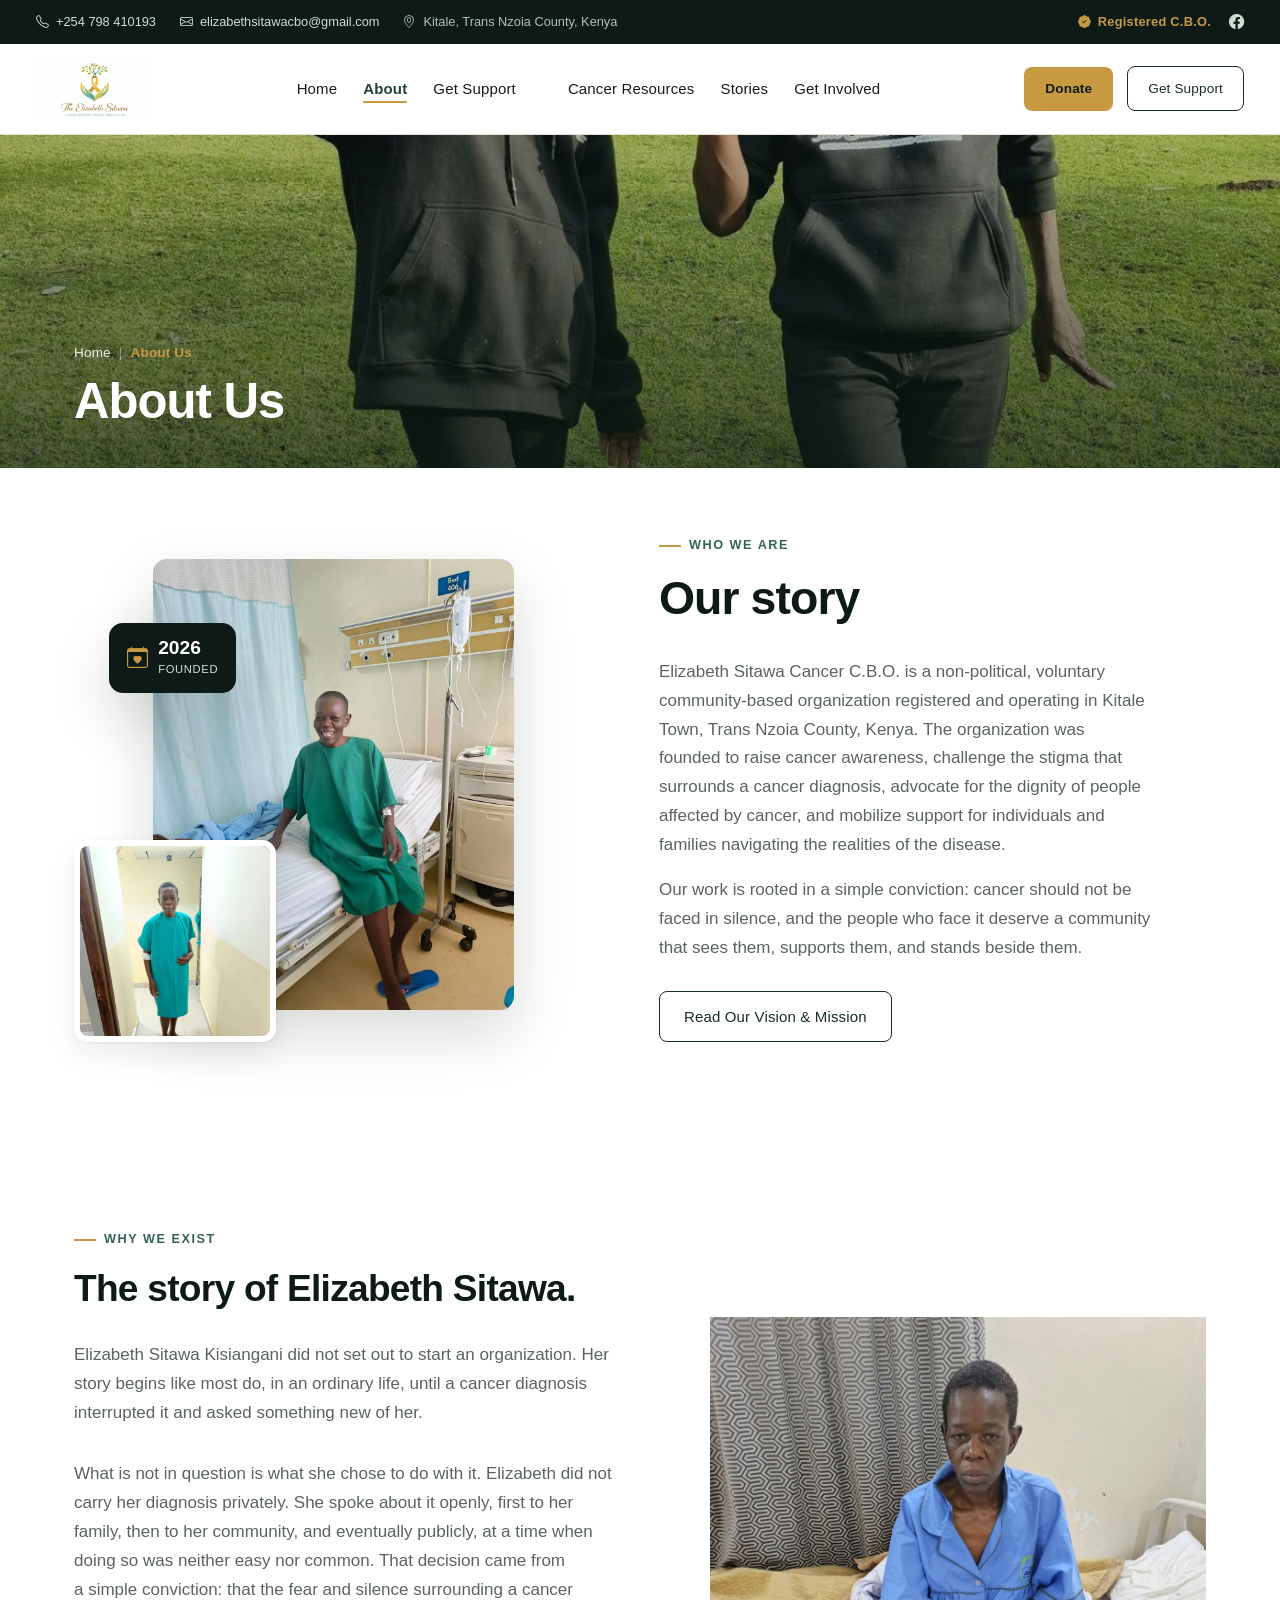
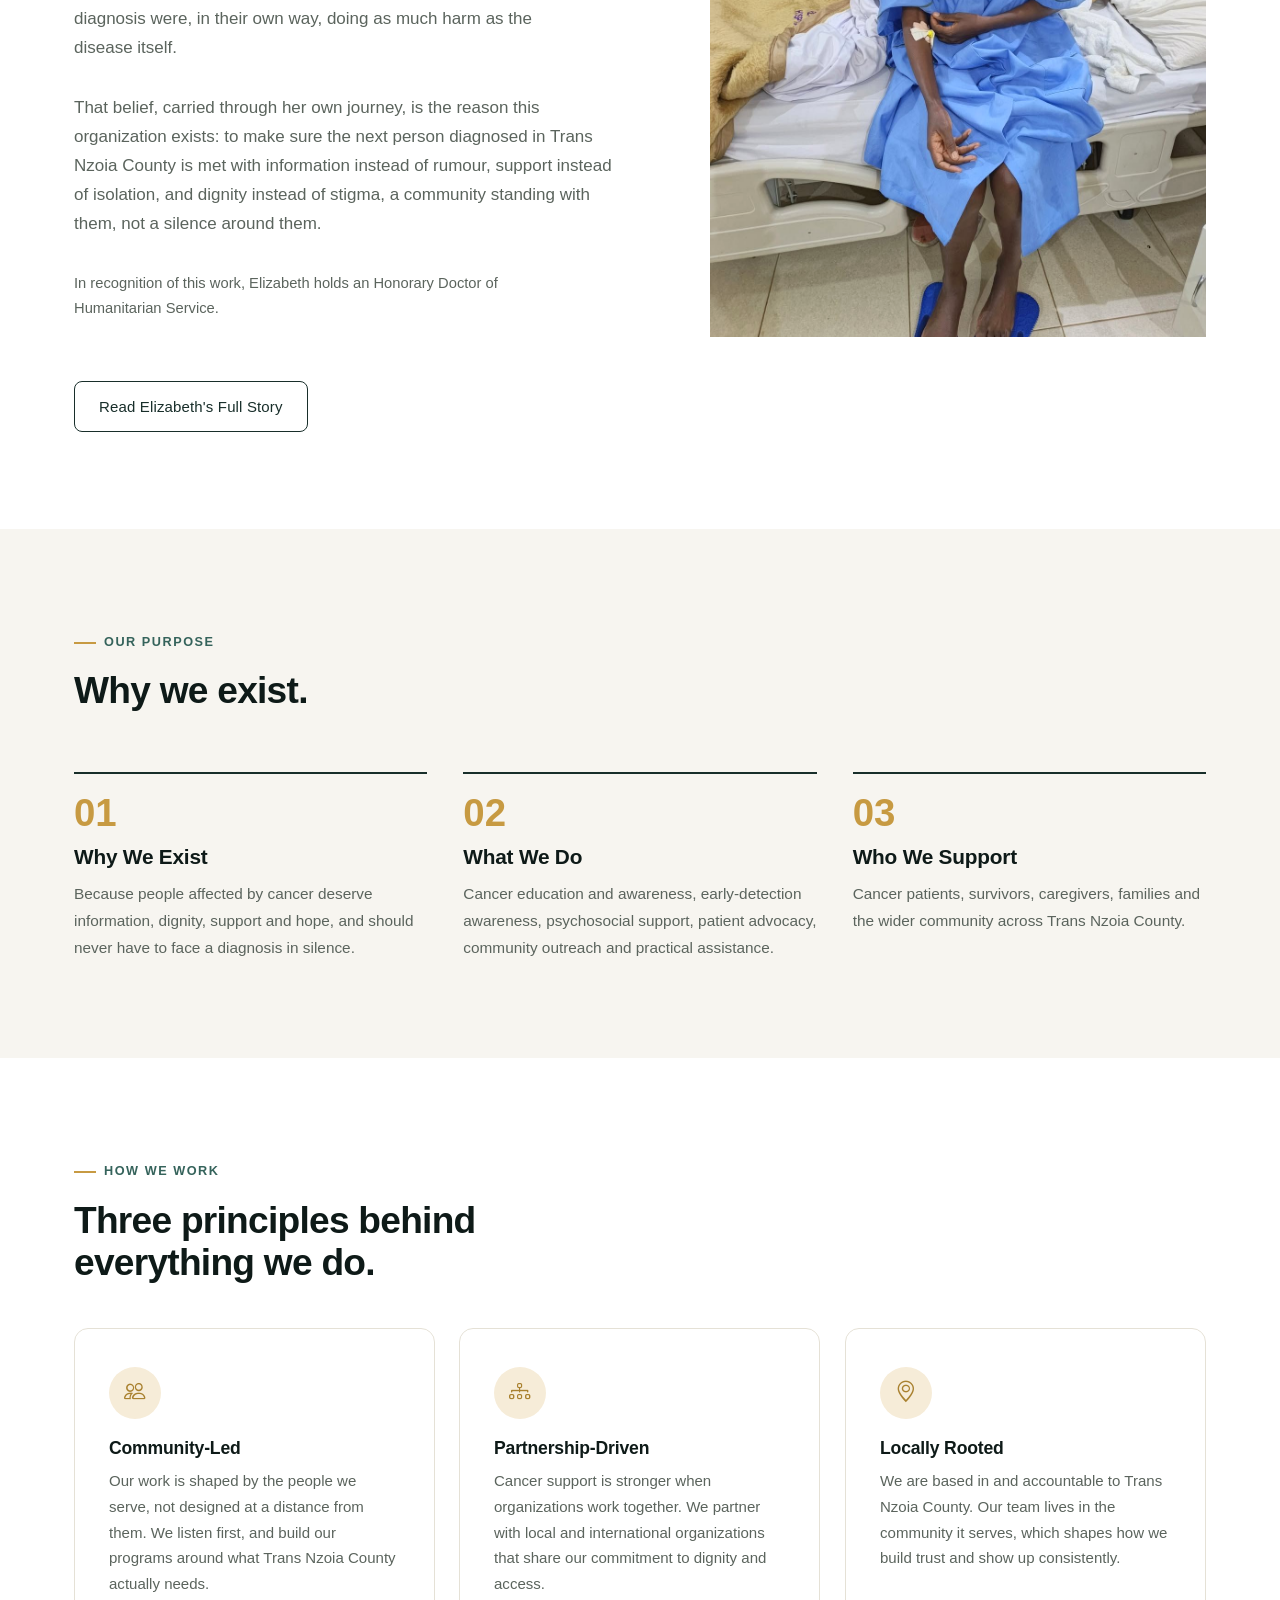
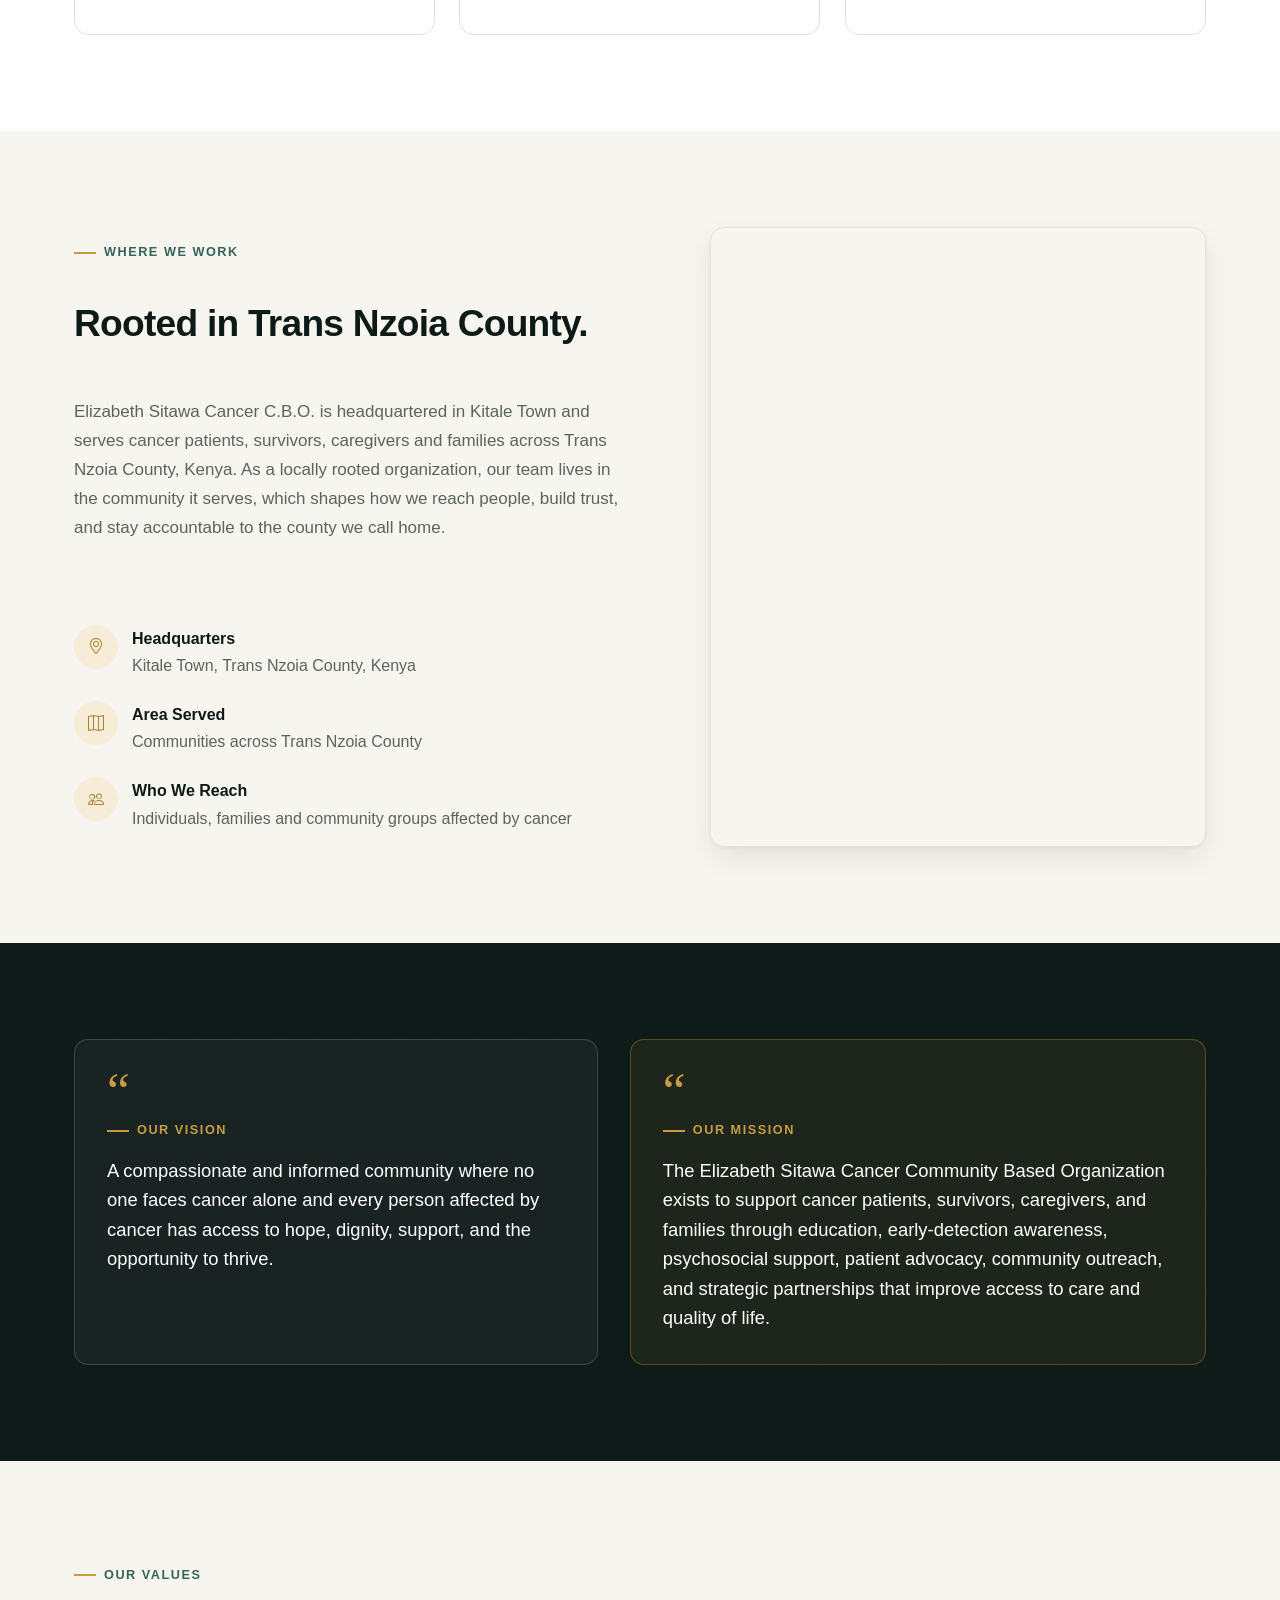
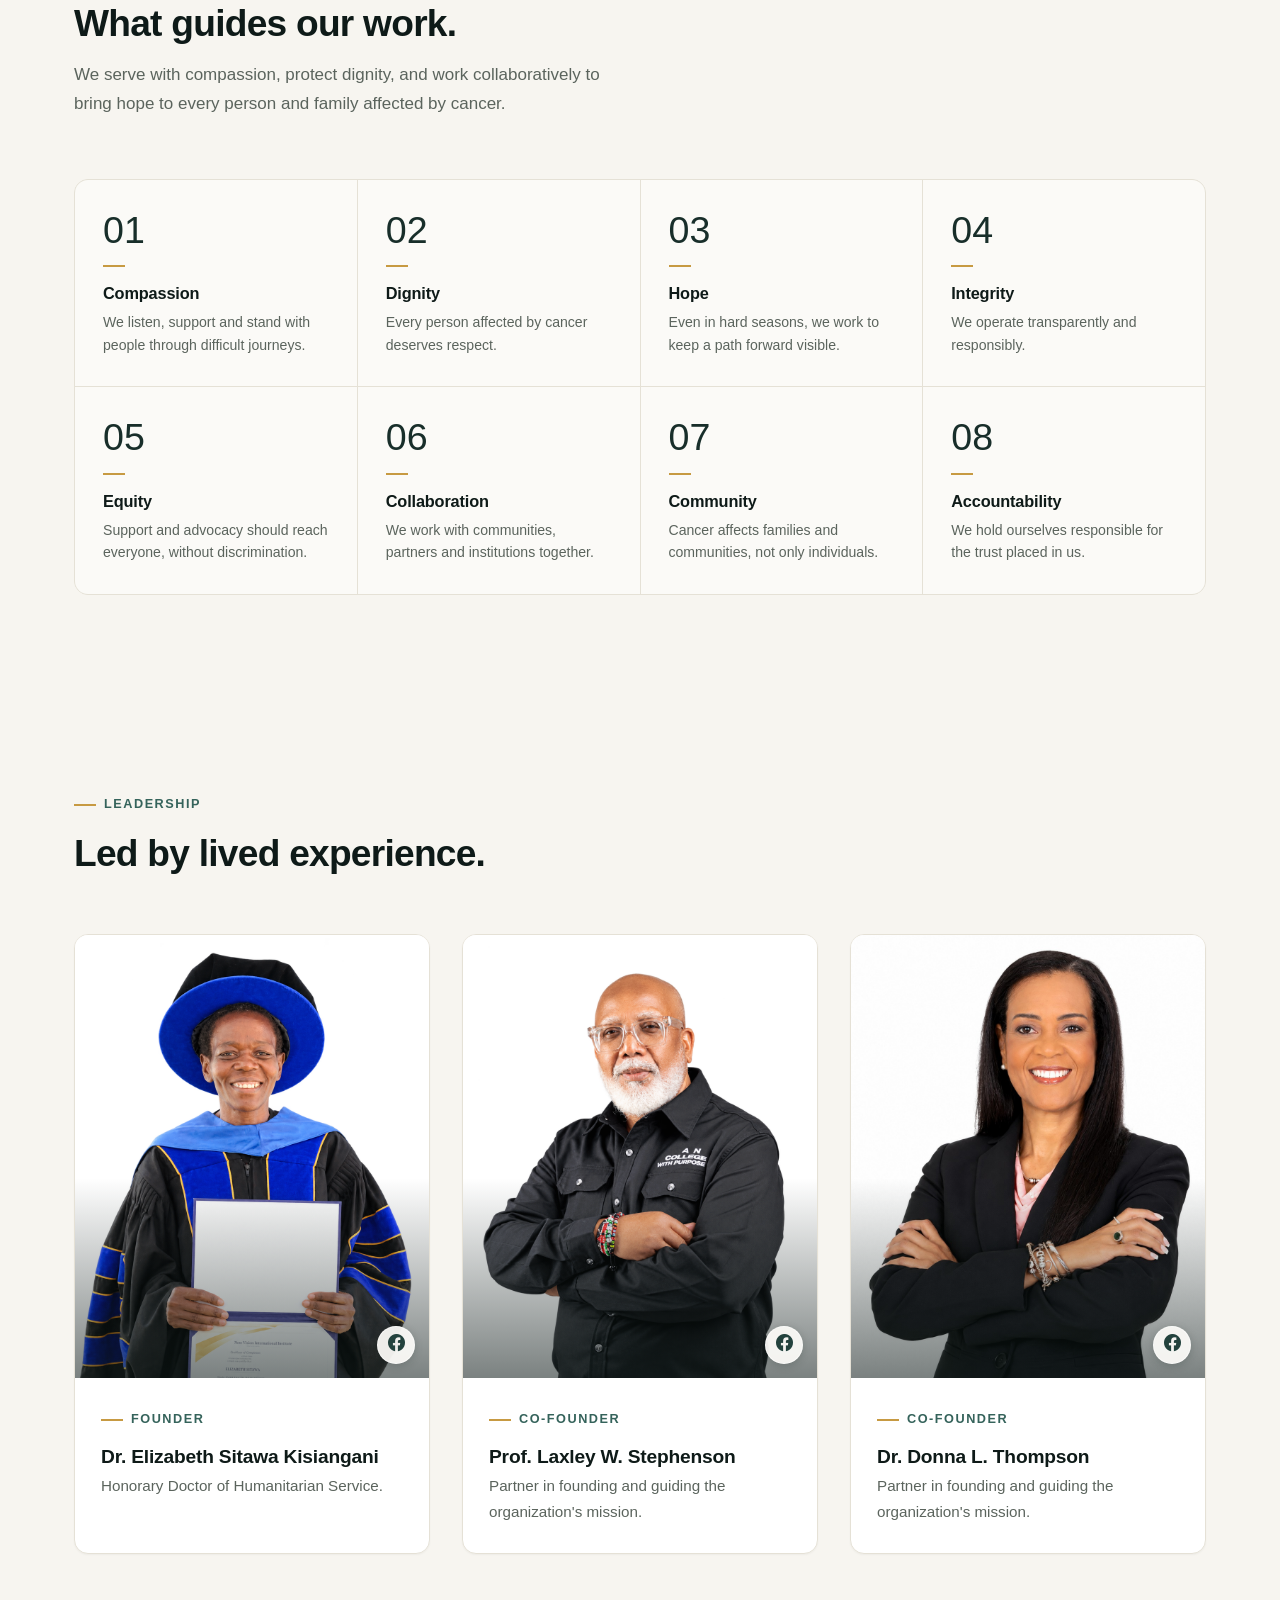
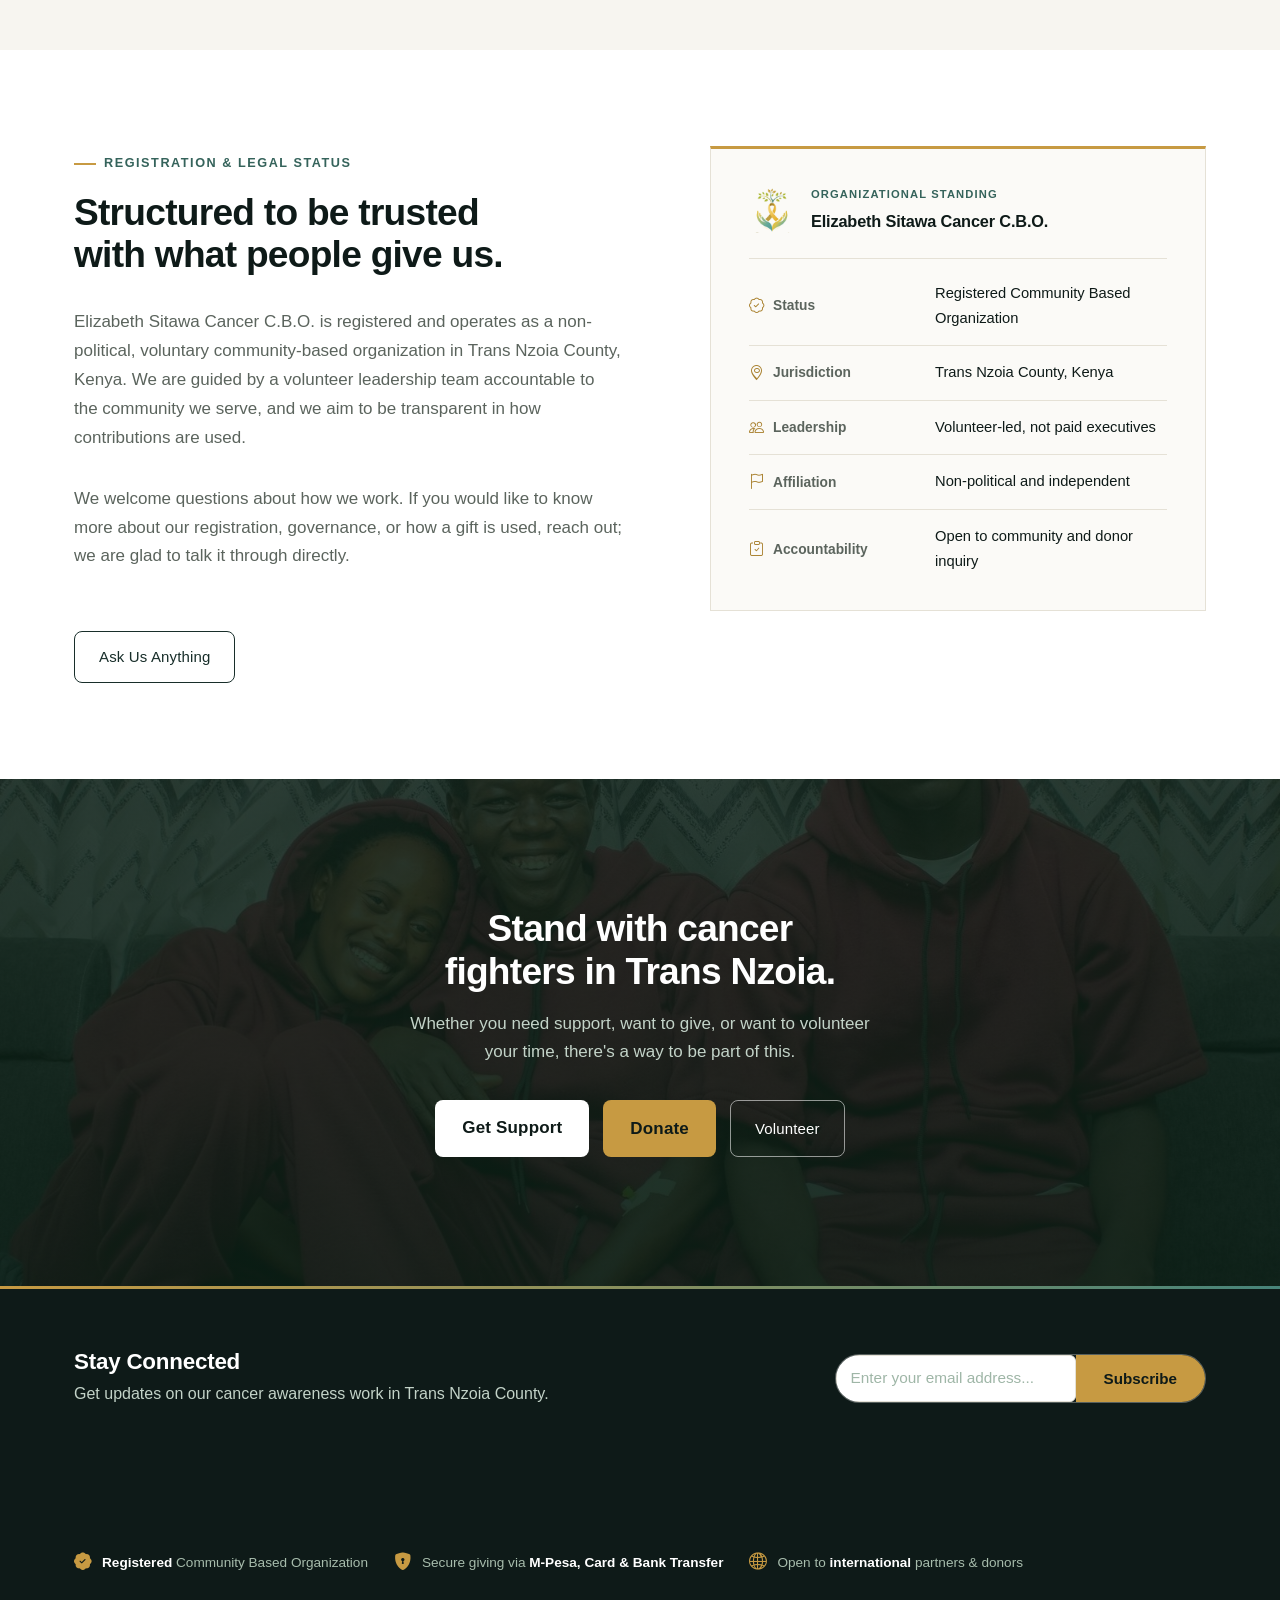
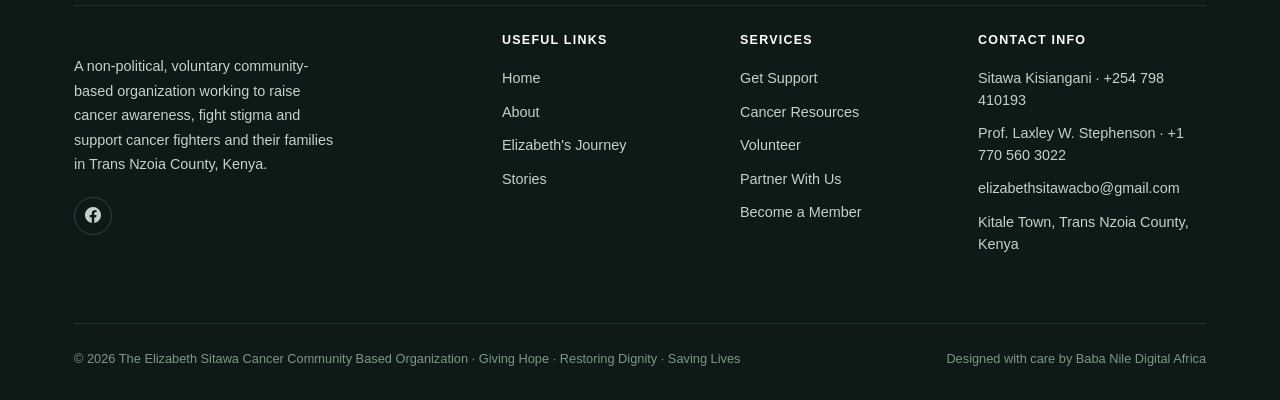
==== commit 580bcf55: "Update Elizabeth Sitawa website" ====
--- a/about.html
+++ b/about.html
@@ -3,39 +3,85 @@
 <head>
 <meta charset="UTF-8">
 <meta name="viewport" content="width=device-width, initial-scale=1.0">
-<title>About Us — Elizabeth Sitawa Cancer C.B.O.</title>
-<meta name="description" content="Learn about Elizabeth Sitawa Cancer C.B.O.'s vision, mission, values and governance — a community-based organization serving Trans Nzoia County, Kenya.">
+<title>About Us | Elizabeth Sitawa Cancer C.B.O.</title>
+<meta name="description" content="Learn about Elizabeth Sitawa Cancer C.B.O.'s vision, mission, values and governance, a community-based organization serving Trans Nzoia County, Kenya.">
+<meta name="robots" content="index, follow">
+<meta name="author" content="The Elizabeth Sitawa Cancer Community Based Organization">
 <link rel="canonical" href="https://elizabethsitawacbo.org/about.html">
+
+<!-- Open Graph / Facebook / WhatsApp -->
 <meta property="og:type" content="website">
-<meta property="og:title" content="About Us — Elizabeth Sitawa Cancer C.B.O.">
+<meta property="og:site_name" content="Elizabeth Sitawa Cancer C.B.O.">
+<meta property="og:locale" content="en_US">
+<meta property="og:url" content="https://elizabethsitawacbo.org/about.html">
+<meta property="og:title" content="About Us | Elizabeth Sitawa Cancer C.B.O.">
 <meta property="og:description" content="Our vision, mission, values and governance as a community-based organization in Trans Nzoia County, Kenya.">
-<meta property="og:image" content="assets/outreach-hoodies.jpg">
+<meta property="og:image" content="https://elizabethsitawacbo.org/assets/outreach-hoodies.jpg">
+<meta property="og:image:width" content="1200">
+<meta property="og:image:height" content="630">
+<meta property="og:image:alt" content="About Us | Elizabeth Sitawa Cancer C.B.O.">
+
+<!-- Twitter -->
 <meta name="twitter:card" content="summary_large_image">
-<link rel="icon" href="assets/logo.png">
+<meta name="twitter:title" content="About Us | Elizabeth Sitawa Cancer C.B.O.">
+<meta name="twitter:description" content="Our vision, mission, values and governance as a community-based organization in Trans Nzoia County, Kenya.">
+<meta name="twitter:image" content="https://elizabethsitawacbo.org/assets/outreach-hoodies.jpg">
+
+<!-- Favicons -->
+<link rel="icon" href="assets/favicon/favicon.ico" sizes="any">
+<link rel="icon" type="image/png" sizes="32x32" href="assets/favicon/favicon-32x32.png">
+<link rel="icon" type="image/png" sizes="16x16" href="assets/favicon/favicon-16x16.png">
+<link rel="apple-touch-icon" sizes="180x180" href="assets/favicon/apple-touch-icon.png">
+<link rel="manifest" href="assets/favicon/site.webmanifest">
+<meta name="theme-color" content="#0a1e15">
 <link rel="preconnect" href="https://fonts.googleapis.com">
 <link href="https://fonts.googleapis.com/css2?family=Manrope:wght@400;500;600;700;800&display=swap" rel="stylesheet">
 <link rel="stylesheet" href="https://cdn.jsdelivr.net/npm/bootstrap-icons@1.11.3/font/bootstrap-icons.css">
 <link rel="stylesheet" href="css/style.css">
+<script type="application/ld+json">
+{
+  "@context": "https://schema.org",
+  "@type": "BreadcrumbList",
+  "itemListElement": [
+    { "@type": "ListItem", "position": 1, "name": "Home", "item": "https://elizabethsitawacbo.org/" },
+    { "@type": "ListItem", "position": 2, "name": "About Us", "item": "https://elizabethsitawacbo.org/about.html" }
+  ]
+}
+</script>
 </head>
 <body>
 <a href="#main" class="skip-link">Skip to content</a>
 
+<div class="topbar">
+  <div class="container topbar-inner">
+    <div class="topbar-left">
+      <a href="tel:+254798410193"><i class="bi bi-telephone"></i> +254 798 410193</a>
+      <a href="mailto:elizabethsitawacbo@gmail.com"><i class="bi bi-envelope"></i> elizabethsitawacbo@gmail.com</a>
+      <span class="topbar-loc"><i class="bi bi-geo-alt"></i> Kitale, Trans Nzoia County, Kenya</span>
+    </div>
+    <div class="topbar-right">
+      <span class="topbar-badge"><i class="bi bi-patch-check-fill"></i> Registered C.B.O.</span>
+      <a href="https://web.facebook.com/groups/1571981966731530" target="_blank" rel="noopener" aria-label="Facebook Community Group"><i class="bi bi-facebook"></i></a>
+    </div>
+  </div>
+</div>
 <header class="site-header">
   <nav class="nav container" aria-label="Primary">
     <a href="index.html" class="nav-brand">
-      <img src="assets/logo.png" alt="Elizabeth Sitawa Cancer C.B.O." decoding="async">
+      <img src="assets/logo.png" alt="The Elizabeth Sitawa Cancer Community Based Organization" decoding="async">
     </a>
     <ul class="nav-links" id="nav-links">
       <li><a href="index.html"><i class="bi bi-house"></i>Home</a></li>
       <li><a href="about.html" aria-current="page"><i class="bi bi-info-circle"></i>About</a></li>
-      <li><a href="cancer-awareness.html"><i class="bi bi-heart-pulse"></i>Awareness</a></li>
-      <li><a href="journey.html"><i class="bi bi-compass"></i>Elizabeth's Journey</a></li>
+      <li><a href="get-support.html"><i class="bi bi-life-preserver"></i>Get Support</a></li><li><button type="button" class="nav-donate-link" data-open-donate><i class="bi bi-heart"></i>Donate</button></li>
+      <li><a href="cancer-awareness.html"><i class="bi bi-heart-pulse"></i>Cancer Resources</a></li>
       <li><a href="stories.html"><i class="bi bi-chat-square-heart"></i>Stories</a></li>
       <li><a href="get-involved.html"><i class="bi bi-people"></i>Get Involved</a></li>
-      <li class="nav-mobile-cta"><a href="get-involved.html#share-story" class="btn btn-gold">Share Your Story</a></li>
+      <li class="nav-mobile-cta"><a href="get-support.html#request" class="btn btn-line">Get Support</a></li>
     </ul>
     <div class="nav-cta">
-      <a href="get-involved.html#share-story" class="btn btn-gold">Share Your Story</a>
+      <button type="button" class="btn btn-gold" data-open-donate>Donate</button>
+      <a href="get-support.html#request" class="btn btn-line">Get Support</a>
       <button class="nav-toggle" aria-label="Open menu" aria-expanded="false" aria-controls="nav-links">
         <i class="bi bi-list"></i>
       </button>
@@ -47,148 +93,302 @@
 
   <section class="page-hero" style="background-image:url('assets/outreach-hoodies.jpg');">
     <div class="container">
-      <span class="hero-eyebrow">About Us</span>
-      <h1>A community built around courage, dignity and hope.</h1>
-      <p class="lede">Who we are, why we exist, and how we are governed.</p>
+      <nav class="page-hero-breadcrumb" aria-label="Breadcrumb">
+        <a href="index.html">Home</a><span class="sep">|</span><span class="current" aria-current="page">About Us</span>
+      </nav>
+      <h1>About Us</h1>
     </div>
   </section>
 
   <!-- OUR STORY -->
-  <section class="section">
-    <div class="container">
-      <div class="grid-2">
-        <div>
+  <section class="section section--story">
+    <div class="container">
+      <div class="about-story-grid">
+        <div class="story-collage">
+          <img class="story-img-main" src="assets/hospital-bed-406.jpg" alt="Elizabeth Sitawa smiling while seated on her hospital bed during treatment" loading="lazy" decoding="async">
+          <img class="story-img-accent" src="assets/hospital-portrait.jpg" alt="A patient at the hospital during treatment" loading="lazy" decoding="async">
+          <div class="story-badge">
+            <i class="bi bi-calendar-heart" aria-hidden="true"></i>
+            <div><strong>2026</strong><span>Founded</span></div>
+          </div>
+        </div>
+        <div class="story-copy">
           <span class="eyebrow">Who We Are</span>
           <h2 class="mt-1">Our story</h2>
           <p class="body-copy mt-2">Elizabeth Sitawa Cancer C.B.O. is a non-political, voluntary community-based organization registered and operating in Kitale Town, Trans Nzoia County, Kenya. The organization was founded to raise cancer awareness, challenge the stigma that surrounds a cancer diagnosis, advocate for the dignity of people affected by cancer, and mobilize support for individuals and families navigating the realities of the disease.</p>
           <p class="body-copy mt-2">Our work is rooted in a simple conviction: cancer should not be faced in silence, and the people who face it deserve a community that sees them, supports them, and stands beside them.</p>
-        </div>
-        <img src="assets/clinic-portrait.jpg" alt="Elizabeth Sitawa smiling in a clinic waiting area" style="border-radius:var(--radius-m);" loading="lazy" decoding="async">
+          <a href="#vision-mission" class="btn btn-line" style="margin-top:28px;">Read Our Vision &amp; Mission</a>
+        </div>
+      </div>
+    </div>
+  </section>
+
+  <!-- ELIZABETH'S STORY -->
+  <section class="section">
+    <div class="container">
+      <div class="grid-2">
+        <div class="reveal-left">
+          <span class="eyebrow">Why We Exist</span>
+          <h2 class="mt-1">The story of Elizabeth Sitawa.</h2>
+          <p class="body-copy mt-2">Elizabeth Sitawa Kisiangani did not set out to start an organization. Her story begins like most do, in an ordinary life, until a cancer diagnosis interrupted it and asked something new of her.</p>
+          <p class="body-copy mt-2">What is not in question is what she chose to do with it. Elizabeth did not carry her diagnosis privately. She spoke about it openly, first to her family, then to her community, and eventually publicly, at a time when doing so was neither easy nor common. That decision came from a simple conviction: that the fear and silence surrounding a cancer diagnosis were, in their own way, doing as much harm as the disease itself.</p>
+          <p class="body-copy mt-2">That belief, carried through her own journey, is the reason this organization exists: to make sure the next person diagnosed in Trans Nzoia County is met with information instead of rumour, support instead of isolation, and dignity instead of stigma, a community standing with them, not a silence around them.</p>
+          <p class="body-copy mt-2" style="color:var(--ink-soft); font-size:.92rem;">In recognition of this work, Elizabeth holds an Honorary Doctor of Humanitarian Service.</p>
+          <a href="journey.html" class="btn btn-line mt-3">Read Elizabeth's Full Story</a>
+        </div>
+        <div class="reveal-right">
+          <img src="assets/hospital-blue-gown.jpg" alt="Elizabeth Sitawa during her cancer treatment" loading="lazy" decoding="async">
+        </div>
+      </div>
+    </div>
+  </section>
+
+  <!-- OUR PURPOSE -->
+  <section class="section section--cream">
+    <div class="container">
+      <span class="eyebrow">Our Purpose</span>
+      <h2 class="mt-1">Why we exist.</h2>
+      <div class="purpose-grid mt-3">
+        <div class="purpose-col">
+          <span class="purpose-num">01</span>
+          <h3>Why We Exist</h3>
+          <p>Because people affected by cancer deserve information, dignity, support and hope, and should never have to face a diagnosis in silence.</p>
+        </div>
+        <div class="purpose-col">
+          <span class="purpose-num">02</span>
+          <h3>What We Do</h3>
+          <p>Cancer education and awareness, early-detection awareness, psychosocial support, patient advocacy, community outreach and practical assistance.</p>
+        </div>
+        <div class="purpose-col">
+          <span class="purpose-num">03</span>
+          <h3>Who We Support</h3>
+          <p>Cancer patients, survivors, caregivers, families and the wider community across Trans Nzoia County.</p>
+        </div>
+      </div>
+    </div>
+  </section>
+
+  <!-- HOW WE WORK -->
+  <section class="section">
+    <div class="container">
+      <span class="eyebrow">How We Work</span>
+      <h2 class="mt-1" style="max-width:26ch;">Three principles behind everything we do.</h2>
+      <div class="pillar-grid">
+        <div class="pillar reveal">
+          <div class="icon-badge"><i class="bi bi-people"></i></div>
+          <h3>Community-Led</h3>
+          <p>Our work is shaped by the people we serve, not designed at a distance from them. We listen first, and build our programs around what Trans Nzoia County actually needs.</p>
+        </div>
+        <div class="pillar reveal" style="--reveal-delay:80ms;">
+          <div class="icon-badge"><i class="bi bi-diagram-3"></i></div>
+          <h3>Partnership-Driven</h3>
+          <p>Cancer support is stronger when organizations work together. We partner with local and international organizations that share our commitment to dignity and access.</p>
+        </div>
+        <div class="pillar reveal" style="--reveal-delay:160ms;">
+          <div class="icon-badge"><i class="bi bi-geo-alt"></i></div>
+          <h3>Locally Rooted</h3>
+          <p>We are based in and accountable to Trans Nzoia County. Our team lives in the community it serves, which shapes how we build trust and show up consistently.</p>
+        </div>
+      </div>
+    </div>
+  </section>
+
+  <!-- WHERE WE WORK -->
+  <section class="section section--cream">
+    <div class="container">
+      <div class="grid-2">
+        <div class="reveal-left contact-info-list">
+          <span class="eyebrow">Where We Work</span>
+          <h2 class="mt-1">Rooted in Trans Nzoia County.</h2>
+          <p class="body-copy mt-2">Elizabeth Sitawa Cancer C.B.O. is headquartered in Kitale Town and serves cancer patients, survivors, caregivers and families across Trans Nzoia County, Kenya. As a locally rooted organization, our team lives in the community it serves, which shapes how we reach people, build trust, and stay accountable to the county we call home.</p>
+          <div class="contact-info-item mt-3"><div class="icon-badge"><i class="bi bi-geo-alt"></i></div><div><strong>Headquarters</strong><span>Kitale Town, Trans Nzoia County, Kenya</span></div></div>
+          <div class="contact-info-item"><div class="icon-badge"><i class="bi bi-map"></i></div><div><strong>Area Served</strong><span>Communities across Trans Nzoia County</span></div></div>
+          <div class="contact-info-item"><div class="icon-badge"><i class="bi bi-people"></i></div><div><strong>Who We Reach</strong><span>Individuals, families and community groups affected by cancer</span></div></div>
+        </div>
+        <div class="reveal-right">
+          <div class="map-embed">
+            <iframe src="https://www.google.com/maps?q=Kitale,+Trans+Nzoia,+Kenya&output=embed" width="100%" height="100%" style="border:0;" allowfullscreen loading="lazy" referrerpolicy="no-referrer-when-downgrade" title="Map of Kitale, Trans Nzoia County, Kenya"></iframe>
+          </div>
+        </div>
       </div>
     </div>
   </section>
 
   <!-- VISION & MISSION -->
-  <section class="section section--dark">
-    <div class="container">
-      <div class="grid-2" style="align-items:start;">
-        <div>
+  <section class="section section--dark" id="vision-mission">
+    <div class="container">
+      <div class="vm-grid">
+        <div class="vm-card">
+          <span class="vm-mark" aria-hidden="true">&ldquo;</span>
           <span class="eyebrow">Our Vision</span>
-          <h2 class="mt-2" style="font-size:1.7rem; font-weight:700;">"To have a society respecting and taking care of cancer fighters."</h2>
-        </div>
-        <div>
+          <p class="vm-text">A compassionate and informed community where no one faces cancer alone and every person affected by cancer has access to hope, dignity, support, and the opportunity to thrive.</p>
+        </div>
+        <div class="vm-card vm-card--accent">
+          <span class="vm-mark" aria-hidden="true">&ldquo;</span>
           <span class="eyebrow">Our Mission</span>
-          <h2 class="mt-2" style="font-size:1.7rem; font-weight:700;">"Mobilize human, financial and material resources for societal relief and empowerment."</h2>
-        </div>
-      </div>
-    </div>
-  </section>
-
-  <!-- OBJECTIVES -->
-  <section class="section section--cream">
-    <div class="container">
-      <span class="eyebrow">Our Objectives</span>
-      <h2 class="mt-1" style="max-width:28ch;">Areas of focus guiding our work.</h2>
-      <div class="pillar-grid">
-        <div class="pillar">
-          <div class="icon-badge"><i class="bi bi-megaphone"></i></div>
-          <h3>Cancer Awareness</h3>
-          <p>Building community knowledge and understanding around cancer.</p>
-        </div>
-        <div class="pillar">
-          <div class="icon-badge"><i class="bi bi-chat-heart"></i></div>
-          <h3>Fighting Cancer Stigma</h3>
-          <p>Challenging stigma, misinformation and discrimination surrounding cancer.</p>
-        </div>
-        <div class="pillar">
-          <div class="icon-badge"><i class="bi bi-people"></i></div>
-          <h3>Supporting Affected Families</h3>
-          <p>Standing with people living with cancer and the families affected by it.</p>
-        </div>
-        <div class="pillar">
-          <div class="icon-badge"><i class="bi bi-shield-check"></i></div>
-          <h3>Patient Rights</h3>
-          <p>Advocating for the rights and dignity of people living with and affected by cancer.</p>
-        </div>
-        <div class="pillar">
-          <div class="icon-badge"><i class="bi bi-mortarboard"></i></div>
-          <h3>Career Awareness</h3>
-          <p>Building awareness and opportunities tied to community empowerment.</p>
-        </div>
-        <div class="pillar">
-          <div class="icon-badge"><i class="bi bi-diagram-3"></i></div>
-          <h3>Partnerships</h3>
-          <p>Working with government, NGOs, healthcare organizations and approved development partners.</p>
+          <p class="vm-text">The Elizabeth Sitawa Cancer Community Based Organization exists to support cancer patients, survivors, caregivers, and families through education, early-detection awareness, psychosocial support, patient advocacy, community outreach, and strategic partnerships that improve access to care and quality of life.</p>
         </div>
       </div>
     </div>
   </section>
 
   <!-- VALUES -->
-  <section class="section" id="values">
+  <section class="section section--cream" id="values">
     <div class="container">
       <span class="eyebrow">Our Values</span>
       <h2 class="mt-1">What guides our work.</h2>
-      <div class="focus-grid mt-3">
-        <div class="card"><h3 style="font-size:1.05rem;">Dignity</h3><p class="body-copy mt-1" style="font-size:.92rem;">Every person affected by cancer deserves respect.</p></div>
-        <div class="card"><h3 style="font-size:1.05rem;">Compassion</h3><p class="body-copy mt-1" style="font-size:.92rem;">We listen, support and stand with people through difficult journeys.</p></div>
-        <div class="card"><h3 style="font-size:1.05rem;">Equity</h3><p class="body-copy mt-1" style="font-size:.92rem;">Cancer support and advocacy should not discriminate.</p></div>
-        <div class="card"><h3 style="font-size:1.05rem;">Courage</h3><p class="body-copy mt-1" style="font-size:.92rem;">We encourage people to speak, seek information and challenge stigma.</p></div>
-        <div class="card"><h3 style="font-size:1.05rem;">Integrity</h3><p class="body-copy mt-1" style="font-size:.92rem;">We operate transparently and responsibly.</p></div>
-        <div class="card"><h3 style="font-size:1.05rem;">Community</h3><p class="body-copy mt-1" style="font-size:.92rem;">Cancer affects families and communities, not only individuals.</p></div>
-        <div class="card"><h3 style="font-size:1.05rem;">Hope</h3><p class="body-copy mt-1" style="font-size:.92rem;">Even in hard seasons, we work to keep a path forward visible.</p></div>
-        <div class="card"><h3 style="font-size:1.05rem;">Voice</h3><p class="body-copy mt-1" style="font-size:.92rem;">Every cancer fighter deserves to be heard, not spoken over.</p></div>
-      </div>
-    </div>
-  </section>
-
-  <!-- WHERE WE WORK -->
+      <p class="body-copy mt-1" style="max-width:60ch; color:var(--ink-soft);">We serve with compassion, protect dignity, and work collaboratively to bring hope to every person and family affected by cancer.</p>
+      <div class="values-grid mt-3">
+        <div class="value-card">
+          <span class="value-card-num">01</span>
+          <span class="value-card-rule"></span>
+          <h3>Compassion</h3>
+          <p>We listen, support and stand with people through difficult journeys.</p>
+        </div>
+        <div class="value-card">
+          <span class="value-card-num">02</span>
+          <span class="value-card-rule"></span>
+          <h3>Dignity</h3>
+          <p>Every person affected by cancer deserves respect.</p>
+        </div>
+        <div class="value-card">
+          <span class="value-card-num">03</span>
+          <span class="value-card-rule"></span>
+          <h3>Hope</h3>
+          <p>Even in hard seasons, we work to keep a path forward visible.</p>
+        </div>
+        <div class="value-card">
+          <span class="value-card-num">04</span>
+          <span class="value-card-rule"></span>
+          <h3>Integrity</h3>
+          <p>We operate transparently and responsibly.</p>
+        </div>
+        <div class="value-card">
+          <span class="value-card-num">05</span>
+          <span class="value-card-rule"></span>
+          <h3>Equity</h3>
+          <p>Support and advocacy should reach everyone, without discrimination.</p>
+        </div>
+        <div class="value-card">
+          <span class="value-card-num">06</span>
+          <span class="value-card-rule"></span>
+          <h3>Collaboration</h3>
+          <p>We work with communities, partners and institutions together.</p>
+        </div>
+        <div class="value-card">
+          <span class="value-card-num">07</span>
+          <span class="value-card-rule"></span>
+          <h3>Community</h3>
+          <p>Cancer affects families and communities, not only individuals.</p>
+        </div>
+        <div class="value-card">
+          <span class="value-card-num">08</span>
+          <span class="value-card-rule"></span>
+          <h3>Accountability</h3>
+          <p>We hold ourselves responsible for the trust placed in us.</p>
+        </div>
+      </div>
+    </div>
+  </section>
+
+  <!-- LEADERSHIP -->
   <section class="section section--cream">
     <div class="container">
-      <div class="grid-2">
-        <img src="assets/hospital-visit.jpg" alt="A supporter visiting a cancer patient in hospital" style="border-radius:var(--radius-m);" loading="lazy" decoding="async">
-        <div>
-          <span class="eyebrow">Where We Work</span>
-          <h2 class="mt-1">Trans Nzoia County, Kenya.</h2>
-          <p class="body-copy mt-2">We are based in Kitale Town and our area of operation is Trans Nzoia County, where we work directly with cancer fighters, families and community members, and alongside healthcare institutions, government offices and partner organizations.</p>
-        </div>
-      </div>
-    </div>
-  </section>
-
-  <!-- ORG DETAILS -->
-  <section class="section">
-    <div class="container">
-      <span class="eyebrow">Organization Details</span>
-      <h2 class="mt-1">Reach us directly.</h2>
-      <div class="stat-row mt-3">
-        <div class="stat-cell"><div class="icon-badge"><i class="bi bi-geo-alt"></i></div><div class="num" style="font-size:1.1rem;">Kitale Town, Trans Nzoia County</div><div class="lbl">Location</div></div>
-        <div class="stat-cell"><div class="icon-badge"><i class="bi bi-mailbox"></i></div><div class="num" style="font-size:1.1rem;">P.O. Box 242, Kitale</div><div class="lbl">Postal address</div></div>
-        <div class="stat-cell"><div class="icon-badge"><i class="bi bi-envelope"></i></div><div class="num" style="font-size:1.1rem;">elizabethsitawacbo@gmail.com</div><div class="lbl">Email</div></div>
-        <div class="stat-cell"><div class="icon-badge"><i class="bi bi-signpost"></i></div><div class="num" style="font-size:1.1rem;">Non-political, voluntary</div><div class="lbl">Nature of organization</div></div>
-      </div>
-    </div>
-  </section>
-
-  <!-- PARTNERSHIPS CTA -->
-  <section class="statement section--cream">
-    <div class="container">
-      <span class="eyebrow">Partnerships</span>
-      <blockquote style="font-size:clamp(1.5rem,3vw,2.1rem); max-width:32ch;">Change happens when we work together.</blockquote>
-      <p class="lede center mt-2" style="max-width:56ch;">We work with government, healthcare institutions, NGOs, corporate partners, community organizations, donors and volunteers who share our commitment to cancer fighters.</p>
-      <a href="get-involved.html#partner" class="btn btn-solid mt-3">Partner With Us</a>
-    </div>
-  </section>
-
+      <span class="eyebrow">Leadership</span>
+      <h2 class="mt-1" style="max-width:28ch;">Led by lived experience.</h2>
+      <div class="leader-grid mt-3">
+        <div class="leader-card reveal">
+          <div class="leader-card-media">
+            <img src="assets/elizabeth-graduation.png" alt="Dr. Elizabeth Sitawa Kisiangani, Founder" loading="lazy" decoding="async">
+            <a class="leader-card-fb" href="https://web.facebook.com/Drsitawa.kisiangani" target="_blank" rel="noopener" aria-label="Dr. Elizabeth Sitawa Kisiangani on Facebook"><i class="bi bi-facebook"></i></a>
+          </div>
+          <div class="leader-card-body">
+            <span class="eyebrow">Founder</span>
+            <h3 class="mt-1">Dr. Elizabeth Sitawa Kisiangani</h3>
+            <p>Honorary Doctor of Humanitarian Service.</p>
+          </div>
+        </div>
+        <div class="leader-card reveal" style="--reveal-delay:100ms;">
+          <div class="leader-card-media">
+            <img src="assets/laxley-portrait.png" alt="Prof. Laxley W. Stephenson, Co-Founder" loading="lazy" decoding="async">
+            <a class="leader-card-fb" href="https://web.facebook.com/Drlaxley" target="_blank" rel="noopener" aria-label="Prof. Laxley W. Stephenson on Facebook"><i class="bi bi-facebook"></i></a>
+          </div>
+          <div class="leader-card-body">
+            <span class="eyebrow">Co-Founder</span>
+            <h3 class="mt-1">Prof. Laxley W. Stephenson</h3>
+            <p>Partner in founding and guiding the organization's mission.</p>
+          </div>
+        </div>
+        <div class="leader-card reveal" style="--reveal-delay:200ms;">
+          <div class="leader-card-media">
+            <img src="assets/donna-thompson-portrait.jpg" alt="Dr. Donna L. Thompson, Co-Founder" loading="lazy" decoding="async">
+            <a class="leader-card-fb" href="https://web.facebook.com/dl.thompson.35" target="_blank" rel="noopener" aria-label="Dr. Donna L. Thompson on Facebook"><i class="bi bi-facebook"></i></a>
+          </div>
+          <div class="leader-card-body">
+            <span class="eyebrow">Co-Founder</span>
+            <h3 class="mt-1">Dr. Donna L. Thompson</h3>
+            <p>Partner in founding and guiding the organization's mission.</p>
+          </div>
+        </div>
+      </div>
+    </div>
+  </section>
+
+  <!-- GOVERNANCE & ACCOUNTABILITY -->
+  <section class="section registration-section">
+    <div class="container">
+      <div class="registration-layout">
+        <div class="reveal-left registration-text">
+          <span class="eyebrow">Registration &amp; Legal Status</span>
+          <h2 class="mt-1">Structured to be trusted with what people give us.</h2>
+          <p class="body-copy mt-2">Elizabeth Sitawa Cancer C.B.O. is registered and operates as a non-political, voluntary community-based organization in Trans Nzoia County, Kenya. We are guided by a volunteer leadership team accountable to the community we serve, and we aim to be transparent in how contributions are used.</p>
+          <p class="body-copy mt-2">We welcome questions about how we work. If you would like to know more about our registration, governance, or how a gift is used, reach out; we are glad to talk it through directly.</p>
+          <a href="get-involved.html#contact" class="btn btn-line mt-3">Ask Us Anything</a>
+        </div>
+        <div class="reveal-right registration-panel">
+          <div class="registration-panel-head">
+            <img src="assets/logo-icon.png" alt="" class="registration-seal" loading="lazy" decoding="async">
+            <div>
+              <span class="registration-panel-eyebrow">Organizational Standing</span>
+              <strong>Elizabeth Sitawa Cancer C.B.O.</strong>
+            </div>
+          </div>
+          <dl class="registration-facts">
+            <div class="registration-fact">
+              <dt><i class="bi bi-patch-check"></i>Status</dt>
+              <dd>Registered Community Based Organization</dd>
+            </div>
+            <div class="registration-fact">
+              <dt><i class="bi bi-geo-alt"></i>Jurisdiction</dt>
+              <dd>Trans Nzoia County, Kenya</dd>
+            </div>
+            <div class="registration-fact">
+              <dt><i class="bi bi-people"></i>Leadership</dt>
+              <dd>Volunteer-led, not paid executives</dd>
+            </div>
+            <div class="registration-fact">
+              <dt><i class="bi bi-flag"></i>Affiliation</dt>
+              <dd>Non-political and independent</dd>
+            </div>
+            <div class="registration-fact">
+              <dt><i class="bi bi-clipboard-check"></i>Accountability</dt>
+              <dd>Open to community and donor inquiry</dd>
+            </div>
+          </dl>
+        </div>
+      </div>
+    </div>
+  </section>
 
   <!-- PRE-FOOTER CTA -->
-  <section class="cta-band" style="background-image:url('assets/hospital-visit.jpg');">
+  <section class="cta-band" style="background-image:url('assets/family-couch.jpg');">
     <div class="container reveal">
       <h2>Stand with cancer fighters in Trans Nzoia.</h2>
-      <p>Whether you volunteer, partner with us, or simply share what you learn here — it moves this work forward.</p>
+      <p>Whether you need support, want to give, or want to volunteer your time, there's a way to be part of this.</p>
       <div class="cta-actions">
-        <a href="get-involved.html#volunteer" class="btn btn-gold">Get Involved</a>
-        <a href="cancer-awareness.html" class="btn btn-line-white">Learn About Cancer</a>
+        <a href="get-support.html" class="btn btn-white">Get Support</a>
+        <button type="button" class="btn btn-gold" data-open-donate>Donate</button>
+        <a href="get-involved.html#volunteer" class="btn btn-line-white">Volunteer</a>
       </div>
     </div>
   </section>
@@ -210,17 +410,20 @@
 
 <footer class="site-footer">
   <div class="container">
+    <div class="footer-trust">
+      <div class="footer-trust-item"><i class="bi bi-patch-check-fill"></i><span><strong>Registered</strong> Community Based Organization</span></div>
+      <div class="footer-trust-item"><i class="bi bi-shield-lock-fill"></i><span>Secure giving via <strong>M-Pesa, Card &amp; Bank Transfer</strong></span></div>
+      <div class="footer-trust-item"><i class="bi bi-globe2"></i><span>Open to <strong>international</strong> partners &amp; donors</span></div>
+    </div>
     <div class="footer-grid">
       <div>
         <div class="footer-brand">
-          <img src="assets/logo.png" alt="Elizabeth Sitawa Cancer C.B.O. logo" decoding="async">
+          <span class="footer-logo-badge"><img src="assets/logo.png" alt="The Elizabeth Sitawa Cancer Community Based Organization" decoding="async"></span>
           <span>Elizabeth Sitawa Cancer C.B.O.</span>
         </div>
         <p style="max-width:34ch; font-size:.9rem;">A non-political, voluntary community-based organization working to raise cancer awareness, fight stigma and support cancer fighters and their families in Trans Nzoia County, Kenya.</p>
         <div class="footer-social">
-          <a href="#" aria-label="Facebook"><i class="bi bi-facebook"></i></a>
-          <a href="#" aria-label="Instagram"><i class="bi bi-instagram"></i></a>
-          <a href="#" aria-label="X (Twitter)"><i class="bi bi-twitter-x"></i></a>
+          <a href="https://web.facebook.com/groups/1571981966731530" target="_blank" rel="noopener" aria-label="Facebook Community Group"><i class="bi bi-facebook"></i></a>
         </div>
       </div>
       <div class="footer-col">
@@ -235,7 +438,8 @@
       <div class="footer-col">
         <h4>Services</h4>
         <ul>
-          <li><a href="cancer-awareness.html">Cancer Awareness</a></li>
+          <li><a href="get-support.html">Get Support</a></li>
+          <li><a href="cancer-awareness.html">Cancer Resources</a></li>
           <li><a href="get-involved.html#volunteer">Volunteer</a></li>
           <li><a href="get-involved.html#partner">Partner With Us</a></li>
           <li><a href="get-involved.html#membership">Become a Member</a></li>
@@ -244,19 +448,159 @@
       <div class="footer-col">
         <h4>Contact Info</h4>
         <ul>
+          <li><a href="tel:+254798410193">Sitawa Kisiangani &middot; +254 798 410193</a></li>
+          <li><a href="tel:+17705603022">Prof. Laxley W. Stephenson &middot; +1 770 560 3022</a></li>
+          <li><a href="mailto:elizabethsitawacbo@gmail.com">elizabethsitawacbo@gmail.com</a></li>
           <li>Kitale Town, Trans Nzoia County, Kenya</li>
-          <li>P.O. Box 242, Kitale</li>
-          <li><a href="mailto:elizabethsitawacbo@gmail.com">elizabethsitawacbo@gmail.com</a></li>
         </ul>
       </div>
     </div>
     <div class="footer-bottom">
-      <span>&copy; 2026 Elizabeth Sitawa Cancer C.B.O. — "A society respecting and taking care of cancer fighters."</span>
+      <span>&copy; 2026 The Elizabeth Sitawa Cancer Community Based Organization · Giving Hope · Restoring Dignity · Saving Lives</span>
       <span>Designed with care by Baba Nile Digital Africa</span>
     </div>
   </div>
 </footer>
 
+<div class="donate-overlay" id="donate-overlay">
+  <div class="donate-modal" role="dialog" aria-modal="true" aria-labelledby="donate-title">
+    <button type="button" class="donate-close" id="donate-close" aria-label="Close donation dialog"><i class="bi bi-x-lg"></i></button>
+    <div class="donate-grid">
+
+      <div class="donate-side">
+        <img class="donate-side-img" src="assets/hospital-portrait.jpg" alt="A supporter visiting a cancer patient in hospital" loading="lazy" decoding="async">
+        <div class="donate-side-body">
+          <img class="donate-side-logo" src="assets/logo.png" alt="The Elizabeth Sitawa Cancer Community Based Organization">
+          <h4>Support Someone Through Their Cancer Journey</h4>
+          <p>Your gift helps provide education, awareness, advocacy and practical support to people and families affected by cancer in Trans Nzoia County.</p>
+          <span class="donate-side-tagline">Giving Hope &middot; Restoring Dignity &middot; Saving Lives</span>
+        </div>
+      </div>
+
+      <div class="donate-form-side">
+
+        <div class="donate-progress" aria-hidden="true"><div class="donate-progress-bar" id="donate-progress-bar"></div></div>
+
+        <!-- STEP 1: amount, frequency, purpose, payment method -->
+        <div id="donate-step-1">
+          <h3 id="donate-title">Give Today</h3>
+          <div class="donate-step-scroll">
+
+          <span class="donate-field-label" style="margin-top:0;">Frequency</span>
+          <div class="freq-toggle">
+            <button type="button" class="freq-btn active" data-freq="One-time">Give once</button>
+            <button type="button" class="freq-btn" data-freq="Monthly"><i class="bi bi-heart-fill"></i> Monthly</button>
+          </div>
+
+          <span class="donate-field-label">Amount</span>
+          <div class="amount-grid" id="amount-grid"></div>
+          <div class="amount-display" id="amount-display-wrap">
+            <input type="text" inputmode="decimal" id="amount-custom" placeholder="Enter amount" aria-describedby="err-amount">
+            <select id="currency-select" aria-label="Currency">
+              <option value="KES" data-symbol="KES ">KES</option>
+              <option value="USD" data-symbol="$">USD</option>
+              <option value="GBP" data-symbol="&pound;">GBP</option>
+              <option value="EUR" data-symbol="&euro;">EUR</option>
+            </select>
+          </div>
+          <span class="field-error" id="err-amount"></span>
+
+          <span class="donate-field-label">What would you like to support?</span>
+          <select class="donate-select" id="donate-purpose">
+            <option>Where the need is greatest</option>
+            <option>Sponsor a patient</option>
+            <option>Support transportation</option>
+            <option>Provide nutrition assistance</option>
+            <option>Support community screening</option>
+            <option>Support caregiver services</option>
+            <option>Sponsor an awareness event</option>
+          </select>
+
+          <span class="donate-field-label">Payment method</span>
+          <div class="payment-methods" role="group" aria-label="Choose payment method">
+            <button type="button" class="payment-method active" data-method="M-Pesa">
+              <i class="bi bi-phone"></i>
+              <span><strong>M-Pesa</strong><small>Mobile money</small></span>
+            </button>
+            <button type="button" class="payment-method" data-method="Card">
+              <i class="bi bi-credit-card"></i>
+              <span><strong>Card</strong><small>Visa / Mastercard</small></span>
+            </button>
+            <button type="button" class="payment-method" data-method="Bank Transfer">
+              <i class="bi bi-bank"></i>
+              <span><strong>Bank Transfer</strong><small>Direct contribution</small></span>
+            </button>
+          </div>
+
+          <div class="check-row mt-2">
+            <input type="checkbox" id="donate-dedicate">
+            <label for="donate-dedicate" style="font-weight:400;">Dedicate this donation</label>
+          </div>
+          <input type="text" id="donate-honoree" class="donate-honoree-input" placeholder="Honoree full name" hidden>
+
+          </div>
+          <div class="donate-actions">
+            <button type="button" class="btn btn-dark" id="donate-step1-continue">Continue <i class="bi bi-arrow-right" aria-hidden="true"></i></button>
+          </div>
+        </div>
+
+        <!-- STEP 2: donor details -->
+        <div id="donate-step-2" hidden>
+          <button type="button" class="donate-back-link" id="donate-back-1"><i class="bi bi-arrow-left"></i> Back</button>
+          <h3>Enter your details</h3>
+          <div class="donate-step-scroll">
+
+          <div class="form-grid" style="gap:14px;">
+            <div class="field">
+              <label for="donor-first">First name</label>
+              <input type="text" id="donor-first" autocomplete="given-name" aria-describedby="err-donor-first">
+              <span class="field-error" id="err-donor-first"></span>
+            </div>
+            <div class="field">
+              <label for="donor-last">Last name</label>
+              <input type="text" id="donor-last" autocomplete="family-name" aria-describedby="err-donor-last">
+              <span class="field-error" id="err-donor-last"></span>
+            </div>
+            <div class="field full">
+              <label for="donor-email">Email address</label>
+              <input type="email" id="donor-email" autocomplete="email" aria-describedby="err-donor-email">
+              <span class="field-error" id="err-donor-email"></span>
+            </div>
+            <div class="field full"><label for="donor-phone">Phone <span class="hint">Optional</span></label><input type="tel" id="donor-phone" autocomplete="tel"></div>
+          </div>
+          <div class="check-row mt-2"><input type="checkbox" id="donor-org"><label for="donor-org" style="font-weight:400;">Donate as an organization</label></div>
+          <input type="text" id="donor-org-name" class="donate-honoree-input" placeholder="Organization name" hidden>
+          <div class="check-row"><input type="checkbox" id="donor-anon"><label for="donor-anon" style="font-weight:400;">Donate anonymously</label></div>
+          <div class="check-row"><input type="checkbox" id="donor-subscribe" checked><label for="donor-subscribe" style="font-weight:400;">Subscribe to receive updates</label></div>
+          <div class="check-row"><input type="checkbox" id="donor-terms"><label for="donor-terms" style="font-weight:400;">I agree to the Terms and Privacy Policy</label></div>
+          <span class="field-error" id="err-donor-terms"></span>
+
+          </div>
+          <div class="donate-actions">
+            <button type="button" class="btn btn-dark" id="donate-step2-continue">Continue</button>
+          </div>
+        </div>
+
+        <!-- STEP 3: honest handoff (no fake payment) -->
+        <div id="donate-result-view" hidden>
+          <button type="button" class="donate-back-link" id="donate-back-2"><i class="bi bi-arrow-left"></i> Back</button>
+          <h3>Complete your gift</h3>
+          <div class="donate-step-scroll">
+          <div class="disclaimer-box">
+            <strong id="donate-result-summary"></strong><br><br>
+            Online payment is being finalized. To complete this contribution now, please contact us directly and we'll confirm the best way to receive it:<br><br>
+            <a href="tel:+254798410193">Sitawa Kisiangani &middot; +254 798 410193</a><br>
+            <a href="tel:+17705603022">Prof. Laxley W. Stephenson &middot; +1 770 560 3022</a>
+          </div>
+          </div>
+        </div>
+
+      </div>
+    </div>
+  </div>
+</div>
+</div>
+</div>
 <script src="js/main.js"></script>
 </body>
 </html>
--- a/css/style.css
+++ b/css/style.css
@@ -7,12 +7,12 @@
    ========================================================= */
 
 :root{
-  --green-950:#0a1e15;
-  --green-900:#0f2e20;
-  --green-800:#154430;
-  --green-700:#1c5c40;
-  --green-600:#28794f;
-  --green-100:#e7f0ea;
+  --green-950:#0e1a18;
+  --green-900:#182e2a;
+  --green-800:#23423d;
+  --green-700:#35635b;
+  --green-600:#47847a;
+  --green-100:#e7f0ee;
   --gold-600:#a9812f;
   --gold-500:#c79a42;
   --gold-100:#f6ecd8;
@@ -30,7 +30,7 @@
   --body-weight: 400;
 
   /* Fluid type scale (clamp: mobile, viewport-relative, desktop) — restrained register */
-  --fs-hero: clamp(1.875rem, 1.3rem + 2.2vw, 3.375rem);     /* ~30px mobile -> 54px desktop */
+  --fs-hero: clamp(2.25rem, 1.35rem + 3vw, 4.125rem);       /* ~36px mobile -> 66px desktop */
   --fs-h2: clamp(1.625rem, 1.2rem + 1.4vw, 2.5rem);         /* ~26px -> 40px */
   --fs-h3: clamp(1.05rem, 0.98rem + 0.35vw, 1.2rem);
   --fs-body: clamp(0.95rem, 0.9rem + 0.25vw, 1.0625rem);
@@ -52,7 +52,15 @@
 *,*::before,*::after{ box-sizing:border-box; }
 html{ scroll-behavior:smooth; }
 html:focus-within{ scroll-behavior:auto; }
-body{ margin:0; font-family:var(--font); color:var(--ink); background:var(--white); line-height:1.7; -webkit-font-smoothing:antialiased; -moz-osx-font-smoothing:grayscale; }
+html{ -webkit-text-size-adjust:100%; text-size-adjust:100%; width:100%; }
+body{ margin:0; font-family:var(--font); color:var(--ink); background:var(--white); line-height:1.7; -webkit-font-smoothing:antialiased; -moz-osx-font-smoothing:grayscale; width:100%; max-width:100vw; position:relative; }
+/* NOTE: overflow-x:hidden was removed from html/body above on purpose.
+   Setting non-visible overflow on html or body disables position:sticky
+   for every descendant in Safari/WebKit (desktop Safari + all iOS
+   browsers) -- that was why the sticky header wasn't staying fixed.
+   Horizontal-scroll protection is instead handled per-element below
+   (site-header/nav width caps, image max-width, table overflow
+   wrappers) so sticky keeps working everywhere. */
 img{ max-width:100%; display:block; }
 a{ color:inherit; text-decoration:none; }
 ul{ margin:0; padding:0; list-style:none; }
@@ -80,7 +88,9 @@
 .eyebrow{ display:inline-flex; align-items:center; gap:8px; font-family:var(--font-display); font-weight:600; font-size:var(--fs-eyebrow); letter-spacing:.12em; text-transform:uppercase; color:var(--green-700); }
 .eyebrow::before{ content:""; width:22px; height:2px; background:var(--gold-500); display:inline-block; }
 .section--dark .eyebrow{ color:var(--gold-500); }
-.section{ padding:132px 0; }
+.section{ padding:96px 0; }
+@media (max-width:900px){ .section{ padding:72px 0; } }
+@media (max-width:560px){ .section{ padding:56px 0; } }
 .section--tight{ padding:76px 0; }
 .section--cream{ background:var(--cream); }
 .section--dark{ background:var(--green-950); color:var(--white); }
@@ -88,49 +98,107 @@
 .section--dark .lede,.section--dark .body-copy{ color:#c3d3c8; }
 .grid-2{ display:grid; grid-template-columns:1.05fr .95fr; gap:88px; align-items:center; }
 @media (max-width:860px){ .grid-2{ grid-template-columns:1fr; gap:32px; } }
+
+/* Scoped to the About page "Our Story" section only */
+.section--story{ padding:clamp(40px, 6vw, 60px) 0 clamp(56px, 7vw, 84px); }
+.about-story-grid{ display:grid; grid-template-columns:1fr 1.05fr; gap:64px; align-items:center; }
+.story-copy h2{ font-size:clamp(2rem, 1.3rem + 2vw, 3rem); font-weight:800; margin-bottom:4px; letter-spacing:-0.02em; max-width:11ch; }
+.story-copy .body-copy{ max-width:52ch; }
+.story-copy .body-copy + .body-copy{ margin-top:16px; }
+
+/* Photo collage: main portrait + overlapping accent image + floating badge */
+.story-collage{ position:relative; max-width:440px; }
+.story-img-main{
+  width:82%; margin-left:auto; aspect-ratio:4/5; object-fit:cover; object-position:center 20%;
+  border-radius:var(--radius-m); display:block; box-shadow:var(--shadow-2);
+}
+.story-img-accent{
+  position:absolute; left:0; bottom:-7%; width:46%; aspect-ratio:1/1; object-fit:cover; object-position:center 15%;
+  border-radius:var(--radius-m); display:block; border:6px solid var(--white); box-shadow:var(--shadow-1);
+}
+.story-badge{
+  position:absolute; left:8%; top:14%; z-index:2; display:flex; align-items:center; gap:10px;
+  background:var(--green-950); color:var(--white); padding:14px 18px; border-radius:var(--radius-m);
+  box-shadow:var(--shadow-2);
+}
+.story-badge i{ font-size:1.3rem; color:var(--gold-500); }
+.story-badge strong{ display:block; font-family:var(--font-display); font-weight:800; font-size:1.2rem; line-height:1.1; }
+.story-badge span{ display:block; font-size:.7rem; letter-spacing:.06em; text-transform:uppercase; color:#cfe0d3; margin-top:2px; }
+
+@media (max-width:860px){
+  .about-story-grid{ grid-template-columns:1fr; gap:56px; }
+  .story-collage{ order:-1; max-width:100%; margin:0 auto 20px; }
+  .story-copy h2{ max-width:none; }
+}
+@media (max-width:480px){
+  .story-badge{ padding:10px 14px; gap:8px; }
+  .story-badge strong{ font-size:1.02rem; }
+}
 .center{ text-align:center; margin-left:auto; margin-right:auto; }
 .mt-1{margin-top:16px;} .mt-2{margin-top:32px;} .mt-3{margin-top:60px;}
 
 /* ---- Buttons ---- */
-.btn{ display:inline-flex; align-items:center; justify-content:center; gap:8px; padding:13px 24px; min-height:46px; border-radius:999px; font-family:var(--font-display); font-weight:600; font-size:var(--fs-btn); letter-spacing:.01em; border:1.5px solid transparent; transition:background .18s ease, color .18s ease, border-color .18s ease, transform .2s ease; }
+.btn{ display:inline-flex; align-items:center; justify-content:center; gap:8px; padding:13px 26px; min-height:48px; border-radius:8px; font-family:var(--font-display); font-weight:600; font-size:var(--fs-btn); letter-spacing:.01em; border:1.5px solid transparent; transition:background .18s ease, color .18s ease, border-color .18s ease, transform .18s ease, box-shadow .18s ease; }
 .btn-gold, .btn-solid, .btn-dark, .btn-primary{ min-height:48px; }
-.btn-line, .btn-line-white, .btn-outline, .btn-outline-dark{ font-size:var(--fs-btn-sm); font-weight:500; padding:12px 22px; min-height:46px; }
+.btn-line, .btn-line-white, .btn-outline, .btn-outline-dark{ font-size:var(--fs-btn-sm); font-weight:500; padding:12px 24px; min-height:46px; }
 .btn-solid{ background:var(--green-900); color:var(--white); }
-.btn-solid:hover{ background:var(--green-950); }
+.btn-solid:hover{ background:var(--green-950); transform:translateY(-2px); box-shadow:0 8px 20px -8px rgba(6,20,14,.35); }
 .btn-gold{ background:var(--gold-500); color:var(--green-950); }
-.btn-gold:hover{ background:var(--gold-600); }
+.btn-gold:hover{ background:var(--gold-600); transform:translateY(-2px); box-shadow:0 8px 20px -8px rgba(158,122,15,.4); }
 .btn-line{ border-color:var(--green-900); color:var(--green-900); }
-.btn-line:hover{ background:var(--green-900); color:var(--white); }
+.btn-line:hover{ background:var(--green-900); color:var(--white); transform:translateY(-2px); }
 .btn-line-white{ border-color:rgba(255,255,255,.55); color:var(--white); }
-.btn-line-white:hover{ background:var(--white); color:var(--green-950); }
+.btn-line-white:hover{ background:var(--white); color:var(--green-950); transform:translateY(-2px); }
 .btn-primary{ background:var(--gold-500); color:var(--green-950); }
-.btn-primary:hover{ background:var(--gold-600); }
+.btn-primary:hover{ background:var(--gold-600); transform:translateY(-2px); box-shadow:0 8px 20px -8px rgba(158,122,15,.4); }
 .btn-outline{ border-color:var(--green-900); color:var(--green-900); }
-.btn-outline:hover{ background:var(--green-900); color:var(--white); }
+.btn-outline:hover{ background:var(--green-900); color:var(--white); transform:translateY(-2px); }
 .btn-outline-dark{ border-color:var(--green-950); color:var(--green-950); }
-.btn-outline-dark:hover{ background:var(--green-950); color:var(--white); }
+.btn-outline-dark:hover{ background:var(--green-950); color:var(--white); transform:translateY(-2px); }
 .btn-dark{ background:var(--green-950); color:var(--white); }
-.btn-dark:hover{ background:#000; }
+.btn-dark:hover{ background:#000; transform:translateY(-2px); }
+.btn-white{ background:var(--white); color:var(--green-950); }
+.btn-white:hover{ background:var(--cream); transform:translateY(-2px); box-shadow:0 8px 20px -8px rgba(0,0,0,.3); }
 .btn:active{ transform:scale(.98); }
+.btn:focus-visible{ outline:2px solid var(--gold-600); outline-offset:2px; }
+@media (prefers-reduced-motion: reduce){ .btn{ transition:background .18s ease, color .18s ease, border-color .18s ease; } .btn:hover{ transform:none; } }
 .text-link{ font-family:var(--font-display); font-weight:600; color:var(--green-800); border-bottom:1.5px solid var(--gold-500); padding-bottom:2px; transition:color .2s ease; }
 .text-link:hover{ color:var(--green-950); }
 
 /* Circular arrow-link (Safaricom-style card CTA) */
 .arrow-link{ display:inline-flex; align-items:center; justify-content:center; width:44px; height:44px; border-radius:50%; background:var(--green-950); color:var(--white); font-size:1rem; transition:background .2s ease, transform .2s ease; }
 .arrow-link:hover{ background:var(--gold-500); color:var(--green-950); transform:translateX(2px); }
+
+/* ---- Utility topbar — the small strip of contact/trust info that signals
+   an established, international-facing organization before you even reach
+   the nav. Desktop-only; folds away on mobile to keep the header compact. */
+.topbar{ background:var(--green-950); color:#cfe0d3; font-size:.8rem; }
+.topbar-inner{ max-width:1360px; padding-left:36px; padding-right:36px; display:flex; align-items:center; justify-content:space-between; gap:20px; padding-top:9px; padding-bottom:9px; }
+.topbar-left{ display:flex; align-items:center; gap:24px; }
+.topbar-left a{ color:#cfe0d3; display:inline-flex; align-items:center; gap:7px; transition:color .15s ease; white-space:nowrap; }
+.topbar-left a:hover{ color:var(--gold-500); }
+.topbar-loc{ display:inline-flex; align-items:center; gap:7px; opacity:.85; white-space:nowrap; }
+.topbar-right{ display:flex; align-items:center; gap:18px; flex-shrink:0; }
+.topbar-badge{ display:inline-flex; align-items:center; gap:7px; font-weight:600; letter-spacing:.02em; color:var(--gold-500); white-space:nowrap; }
+.topbar-right a{ color:#cfe0d3; font-size:.95rem; transition:color .15s ease; }
+.topbar-right a:hover{ color:var(--gold-500); }
+@media (max-width:900px){ .topbar-loc{ display:none; } }
+@media (max-width:760px){ .topbar{ display:none; } }
 
 /* ---- Header / Nav ---- */
 .site-header{ position:sticky; top:0; z-index:1000; background:var(--white); border-bottom:1px solid var(--line); }
 .site-header .container{ max-width:1360px; padding-left:36px; padding-right:36px; } /* nav needs more room than the 1180px content measure, and more edge breathing room than body copy */
 .nav{ display:flex; align-items:center; justify-content:space-between; gap:24px; padding:16px 0; }
 .nav-brand{ display:flex; align-items:center; font-family:var(--font-display); color:var(--green-950); flex-shrink:0; }
-.nav-brand img{ height:76px; width:auto; flex-shrink:0; display:block; }
+.nav-brand img{ height:58px; width:auto; flex-shrink:0; display:block; }
 .nav-links{ display:flex; align-items:center; gap:26px; flex-shrink:0; }
 .nav-links a{ font-family:var(--font-display); font-weight:500; font-size:var(--fs-nav); letter-spacing:.01em; color:var(--ink); position:relative; padding:6px 0; white-space:nowrap; }
 .nav-links a i{ display:none; }
+.nav-links .nav-donate-link{ font:inherit; background:none; border:none; padding:0; cursor:pointer; display:none; text-align:left; color:var(--ink); }
 .nav-links a[aria-current="page"]{ color:var(--green-800); font-weight:600; }
 .nav-links a[aria-current="page"]::after{ content:""; position:absolute; left:0; right:0; bottom:0; height:2px; background:var(--gold-500); border-radius:2px; }
 .nav-cta{ display:flex; align-items:center; gap:14px; flex-shrink:0; }
+.nav-cta .btn{ padding:10px 20px; min-height:44px; font-size:.85rem; }
 .nav-toggle{ display:none; background:none; border:none; padding:8px; margin:-8px -6px -8px 0; color:var(--green-950); font-size:1.4rem; line-height:1; border-radius:8px; transition:background .15s ease; }
 .nav-toggle:active{ background:var(--cream); }
 .nav-mobile-cta{ display:none; }
@@ -148,6 +216,8 @@
   .nav-links.open{ transform:translateY(0); opacity:1; pointer-events:auto; }
   .nav-links a{ width:100%; padding:22px 6px; font-size:1.15rem; font-weight:500; line-height:1.3; border-bottom:1px solid var(--line); transition:color .15s ease; display:flex; align-items:center; gap:16px; }
   .nav-links a i{ display:inline-block; font-size:1.15rem; color:var(--gold-600); width:22px; text-align:center; flex-shrink:0; }
+  .nav-links .nav-donate-link{ display:flex; width:100%; padding:22px 6px; font-size:1.15rem; font-weight:500; line-height:1.3; border-bottom:1px solid var(--line); align-items:center; gap:16px; }
+  .nav-links .nav-donate-link i{ display:inline-block; font-size:1.15rem; color:var(--gold-600); width:22px; text-align:center; flex-shrink:0; }
   .nav-links li:last-of-type a{ border-bottom:none; }
   .nav-links a:active{ color:var(--green-800); }
   .nav-links a[aria-current="page"]{ color:var(--gold-600); font-weight:600; }
@@ -159,19 +229,25 @@
 }
 @media (max-width:640px){
   .site-header .nav{ min-height:104px; padding:14px 0; }
-  .nav-brand img{ height:clamp(4rem, 19vw, 5.5rem); }
+  .nav-brand img{ height:clamp(2.6rem, 13vw, 3.4rem); }
   .site-header .container{ padding-left:22px; padding-right:22px; }
 }
 
 /* ---- Hero ---- */
-.hero{ position:relative; min-height:92vh; display:flex; align-items:center; color:var(--white); overflow:hidden; background:var(--green-950); }
+.hero{ position:relative; min-height:92vh; display:flex; align-items:center; color:var(--white); overflow:hidden; background:var(--green-950); padding:120px 0 64px; }
+@media (max-width:640px){ .hero{ min-height:0; padding:130px 0 56px; } }
 .hero::before{ content:""; position:absolute; inset:0; z-index:1; background:linear-gradient(180deg, rgba(10,30,21,.32), rgba(10,30,21,.62) 60%, rgba(10,30,21,.9)); }
 .hero-content{ position:relative; z-index:2; max-width:720px; }
 .hero-tag{ display:inline-flex; align-items:center; gap:8px; padding:8px 16px; border:1px solid rgba(255,255,255,.35); border-radius:999px; font-family:var(--font-display); font-weight:600; font-size:var(--fs-badge); letter-spacing:.08em; text-transform:uppercase; color:#e2ebe4; margin-bottom:22px; }
 .hero-tag i{ color:var(--gold-500); font-size:.85em; opacity:.9; }
-.hero h1{ color:var(--white); font-weight:700; }
-.hero p{ color:#e2ebe4; font-size:clamp(1rem, 4.2vw, 1.1875rem); margin-top:18px; max-width:56ch; line-height:1.58; font-weight:400; }
+.hero h1{ color:var(--white); font-weight:800; letter-spacing:-0.03em; max-width:15ch; }
+.hero p{ color:#e2ebe4; font-size:clamp(1rem, 4.2vw, 1.1875rem); margin-top:16px; max-width:44ch; line-height:1.58; font-weight:400; }
 .hero-actions{ display:flex; align-items:center; gap:28px; margin-top:30px; flex-wrap:wrap; }
+@media (max-width:560px){ .hero-actions{ flex-direction:column; align-items:stretch; gap:12px; } .hero-actions .btn{ width:100%; } }
+.hero-trustline{ display:flex; align-items:center; gap:22px; margin-top:38px; padding-top:26px; border-top:1px solid rgba(255,255,255,.18); flex-wrap:wrap; }
+.hero-trustline span{ font-family:var(--font-display); font-size:.72rem; font-weight:600; letter-spacing:.08em; text-transform:uppercase; color:#a7bcac; white-space:nowrap; }
+.hero-trustline img{ height:34px; width:auto; background:var(--white); border-radius:8px; padding:5px 10px; object-fit:contain; }
+@media (max-width:560px){ .hero-trustline{ margin-top:28px; padding-top:20px; gap:14px; } .hero-trustline img{ height:26px; padding:4px 8px; } }
 .hero-link{ font-family:var(--font-display); font-weight:600; font-size:var(--fs-btn-sm); color:var(--white); display:inline-flex; align-items:center; gap:6px; border-bottom:1.5px solid rgba(255,255,255,.55); padding-bottom:3px; transition:border-color .2s ease, gap .2s ease; }
 .hero-link:hover{ border-color:var(--gold-500); gap:9px; }
 .hero-scroll{ position:absolute; left:24px; bottom:28px; z-index:2; display:flex; align-items:center; gap:10px; color:#cfe0d3; font-family:var(--font-display); font-size:.76rem; letter-spacing:.08em; text-transform:uppercase; font-weight:600; }
@@ -180,14 +256,30 @@
 @media (max-width:640px){ .hero-scroll{ display:none; } }
 @keyframes scrollline{ 0%{ top:-100%; } 100%{ top:100%; } }
 
-/* ---- Interior page hero ---- */
-.page-hero{ position:relative; padding:clamp(88px, 12vw, 148px) 0 clamp(76px, 10vw, 124px); overflow:hidden; color:var(--white); background:var(--green-950) center/cover no-repeat; }
-.page-hero::before{ content:""; position:absolute; inset:0; z-index:1; background:linear-gradient(105deg, rgba(10,30,21,.92) 0%, rgba(10,30,21,.78) 42%, rgba(10,30,21,.5) 100%); }
-.page-hero::after{ content:""; position:absolute; left:0; right:0; bottom:0; height:120px; z-index:1; background:linear-gradient(180deg, transparent, rgba(10,30,21,.45)); }
-.page-hero .hero-media{ animation-duration:20s; }
-.page-hero .container{ position:relative; z-index:2; }
-.page-hero h1{ color:var(--white); max-width:18ch; font-weight:700; }
-.page-hero .lede{ color:#dce7df; margin-top:18px; max-width:54ch; }
+/* ---- Interior page hero — thin photographic banner, shared across every
+   interior page. Only the background image, breadcrumb label and title
+   change per page. ---- */
+.page-hero{
+  position:relative; height:clamp(220px, 26vw, 380px); display:flex; align-items:flex-end;
+  overflow:hidden; color:var(--white); background:var(--green-950) center/cover no-repeat;
+}
+.page-hero::before{ content:""; position:absolute; inset:0; z-index:1; background:linear-gradient(180deg, rgba(10,26,19,.32) 0%, rgba(10,26,19,.7) 100%); }
+.page-hero .container{ position:relative; z-index:2; width:100%; padding-bottom:clamp(24px, 4vw, 40px); }
+.page-hero-breadcrumb{
+  font-family:var(--font-display); font-weight:500; font-size:.85rem; letter-spacing:.01em;
+  color:#e9eee9; margin:0 0 10px; display:flex; align-items:center; gap:8px;
+}
+.page-hero-breadcrumb a{ color:#e9eee9; transition:color .15s ease; }
+.page-hero-breadcrumb a:hover{ color:var(--white); }
+.page-hero-breadcrumb .sep{ color:rgba(255,255,255,.4); }
+.page-hero-breadcrumb .current{ color:var(--gold-500); font-weight:600; }
+.page-hero h1{
+  color:var(--white); font-weight:700; margin:0; line-height:1.08;
+  font-size:clamp(2rem, 1.55rem + 1.9vw, 3.25rem);
+}
+@media (max-width:640px){
+  .page-hero{ height:clamp(220px, 46vw, 280px); }
+}
 .hero-eyebrow{ font-family:var(--font-display); font-weight:600; letter-spacing:.14em; text-transform:uppercase; color:var(--gold-500); font-size:var(--fs-eyebrow); margin-bottom:18px; display:inline-flex; align-items:center; gap:10px; }
 .hero-eyebrow::before{ content:""; width:28px; height:2px; background:var(--gold-500); display:inline-block; }
 
@@ -207,8 +299,9 @@
 
 /* ---- Pillar cards (What We Do) — open cards, no grid-table hairlines ---- */
 .pillar-grid{ display:grid; grid-template-columns:repeat(3,1fr); gap:24px; margin-top:44px; }
-@media (max-width:900px){ .pillar-grid{ grid-template-columns:1fr; } }
-.pillar{ position:relative; background:var(--white); border:1px solid var(--line); border-radius:var(--radius-m); padding:38px 34px; overflow:hidden; transition:transform .3s cubic-bezier(.22,.61,.36,1), box-shadow .3s ease, border-color .3s ease; }
+@media (max-width:900px){ .pillar-grid{ grid-template-columns:repeat(2,1fr); } }
+@media (max-width:640px){ .pillar-grid{ grid-template-columns:1fr; } }
+.pillar{ position:relative; background:var(--white); border:1px solid var(--line); border-radius:var(--radius-m); padding:38px 34px; overflow:hidden; min-width:0; transition:transform .3s cubic-bezier(.22,.61,.36,1), box-shadow .3s ease, border-color .3s ease; }
 .pillar::after{ content:""; position:absolute; left:0; top:0; bottom:0; width:3px; background:var(--gold-500); transform:scaleY(0); transform-origin:top; transition:transform .35s cubic-bezier(.22,.61,.36,1); }
 .pillar:hover::after{ transform:scaleY(1); }
 .pillar .icon-badge{ width:52px; height:52px; border-radius:50%; background:var(--gold-100); color:var(--gold-600); display:flex; align-items:center; justify-content:center; font-size:1.35rem; }
@@ -236,20 +329,27 @@
 .team-avatar{ width:76px; height:76px; border-radius:50%; margin:0 auto; display:flex; align-items:center; justify-content:center; background:var(--cream); border:1px solid var(--line); color:var(--green-700); font-size:1.6rem; }
 .team-role{ color:var(--gold-600); font-family:var(--font-display); font-weight:600; font-size:.76rem; text-transform:uppercase; letter-spacing:.06em; margin-top:16px; }
 .team-name{ font-weight:600; color:var(--green-950); margin-top:4px; font-size:.95rem; }
+.svc-detail{ display:grid; gap:8px; margin-top:6px; }
+.svc-detail div{ font-size:.92rem; color:var(--ink-soft); line-height:1.55; }
+.svc-detail strong{ color:var(--ink); font-family:var(--font-display); font-weight:700; }
 .gov-note{ border:1px dashed var(--line); border-radius:var(--radius-m); padding:26px; text-align:center; color:var(--ink-soft); background:var(--cream); }
 
 /* ---- News / stories preview ---- */
 .story-grid{ display:grid; grid-template-columns:repeat(3,1fr); gap:32px; }
 @media (max-width:980px){ .story-grid{ grid-template-columns:1fr 1fr; } }
 @media (max-width:640px){ .story-grid{ grid-template-columns:1fr; } }
-.story-card{ position:relative; background:var(--white); border-radius:var(--radius-m); overflow:hidden; border:1px solid var(--line); display:flex; flex-direction:column; }
-.story-card img{ height:220px; width:100%; object-fit:cover; }
-.story-card-body{ padding:26px 28px 30px; display:flex; flex-direction:column; flex:1; }
-.story-meta{ display:inline-flex; gap:9px; align-items:center; font-family:var(--font-display); font-size:.74rem; color:var(--green-700); font-weight:600; text-transform:uppercase; letter-spacing:.07em; margin-bottom:12px; }
-.story-meta::before{ content:""; width:18px; height:2px; background:var(--gold-500); display:inline-block; }
-.story-card h3{ font-size:1.05rem; line-height:1.3; }
-.story-card p{ color:var(--ink-soft); font-size:.92rem; margin-top:10px; }
-.story-card .text-link{ margin-top:auto; }
+.story-card{ position:relative; background:var(--white); border-radius:var(--radius-m); overflow:hidden; border:1px solid var(--line); box-shadow:0 1px 2px rgba(10,30,21,.04); display:flex; flex-direction:column; }
+.story-card img{ height:220px; width:100%; object-fit:cover; display:block; }
+.story-card-body{ padding:22px 26px 28px; display:flex; flex-direction:column; flex:1; }
+.story-meta{
+  position:absolute; left:16px; top:184px; z-index:2; display:inline-flex; gap:7px; align-items:center;
+  font-family:var(--font-display); font-size:.68rem; color:var(--white); font-weight:600; text-transform:uppercase;
+  letter-spacing:.07em; background:rgba(10,30,21,.68); backdrop-filter:blur(3px); padding:6px 11px 6px 9px; border-radius:999px;
+}
+.story-meta::before{ content:""; width:14px; height:2px; background:var(--gold-500); display:inline-block; }
+.story-card h3{ font-size:1.05rem; line-height:1.32; margin-top:10px; font-weight:700; }
+.story-card p{ color:var(--ink-soft); font-size:.9rem; line-height:1.6; margin-top:10px; }
+.story-card .text-link{ margin-top:16px; padding-top:14px; border-top:1px solid var(--line); border-bottom:none !important; }
 
 /* ---- Oversized background typography (very subtle, decorative only) ---- */
 .bg-word{
@@ -292,7 +392,8 @@
 .cta-band .cta-actions{ display:flex; gap:14px; justify-content:center; flex-wrap:wrap; margin-top:34px; }
 
 /* ---- Statement band (large centered quote/vision) — used on interior pages ---- */
-.statement{ padding:160px 0; text-align:center; }
+.statement{ padding:110px 0; text-align:center; }
+@media (max-width:560px){ .statement{ padding:64px 0; } }
 .statement i{ font-size:2rem; color:var(--gold-500); }
 .statement blockquote{ margin:28px auto 0; max-width:26ch; font-family:var(--font-display); font-size:clamp(1.8rem, 3.4vw, 2.6rem); font-weight:600; color:var(--green-950); line-height:1.35; letter-spacing:-0.01em; }
 .statement cite{ display:block; margin-top:28px; font-style:normal; font-family:var(--font-display); font-weight:600; letter-spacing:.04em; text-transform:uppercase; font-size:.8rem; color:var(--ink-soft); }
@@ -301,10 +402,37 @@
 .band{ height:380px; background-size:cover; background-position:center; }
 @media (max-width:640px){ .band{ height:220px; } }
 
+.section--voice{ padding:64px 0; }
+
 /* ---- Your Story Matters / recurring CTA card ---- */
-.voice-card{ position:relative; background:linear-gradient(150deg, var(--green-100) 0%, var(--cream) 62%); border-radius:var(--radius-l); padding:clamp(44px, 6vw, 72px) clamp(26px, 5vw, 64px); text-align:center; overflow:hidden; border:1px solid var(--line); }
-.voice-card::before{ content:""; position:absolute; left:50%; top:0; transform:translateX(-50%); width:72px; height:3px; background:var(--gold-500); border-radius:0 0 3px 3px; }
-.voice-card h2{ max-width:20ch; margin-left:auto; margin-right:auto; }
+.voice-card{ position:relative; background:linear-gradient(150deg, var(--green-100) 0%, var(--cream) 62%); border-radius:var(--radius-m); padding:clamp(36px, 5vw, 52px) clamp(26px, 5vw, 64px); text-align:center; overflow:hidden; border:1px solid var(--line); }
+/* Full-opacity, high-contrast text: the card sits on a light background even inside a
+   dark section, so it must not inherit .section--dark's white/pale text colors. */
+.voice-card h2{ max-width:20ch; margin-left:auto; margin-right:auto; color:var(--green-950); }
+.voice-card .eyebrow{ color:var(--green-700); }
+.voice-card .eyebrow::before{ background:var(--gold-500); }
+.voice-card .lede{ color:var(--ink-soft); }
+
+/* ---- Need Support + Your Voice, side by side ---- */
+.section--dual-cta{ padding:clamp(56px, 7vw, 88px) 0; }
+.dual-cta-grid{ display:grid; grid-template-columns:1fr auto 1fr; gap:56px; align-items:start; }
+.dual-cta-col{ display:flex; flex-direction:column; align-items:flex-start; }
+.dual-cta-icon{
+  width:48px; height:48px; border-radius:12px; display:flex; align-items:center; justify-content:center;
+  background:rgba(255,255,255,.08); border:1px solid rgba(255,255,255,.14); margin-bottom:18px;
+}
+.dual-cta-icon i{ font-size:1.2rem; color:var(--gold-500); }
+.dual-cta-col h3{ font-size:clamp(1.3rem, 1.05rem + 1vw, 1.7rem); max-width:20ch; line-height:1.25; }
+.dual-cta-col p{ color:#c3d3c8; max-width:38ch; line-height:1.65; }
+.dual-cta-actions{ display:flex; align-items:center; gap:18px; flex-wrap:wrap; }
+.dual-cta-divider{ width:1px; align-self:stretch; background:rgba(255,255,255,.14); }
+.text-link-white{ font-family:var(--font-display); font-weight:600; color:var(--white); border-bottom:1.5px solid var(--gold-500); padding-bottom:2px; transition:opacity .2s ease; }
+.text-link-white:hover{ opacity:.8; }
+@media (max-width:760px){
+  .dual-cta-grid{ grid-template-columns:1fr; gap:36px; }
+  .dual-cta-divider{ width:100%; height:1px; }
+  .dual-cta-col{ align-items:flex-start; }
+}
 
 /* ---- FAQ accordion ---- */
 .acc-item{ background:var(--white); border-bottom:1px solid var(--line); }
@@ -335,7 +463,8 @@
 @media (max-width:860px){ .footer-grid{ grid-template-columns:1fr 1fr; gap:36px; } }
 @media (max-width:520px){ .footer-grid{ grid-template-columns:1fr; } }
 .footer-brand{ display:flex; align-items:center; gap:10px; margin-bottom:20px; }
-.footer-brand img{ height:56px; width:auto; }
+.footer-logo-badge{ background:var(--white); display:inline-flex; align-items:center; line-height:0; padding:10px 16px; border-radius:10px; }
+.footer-brand img{ height:40px; width:auto; display:block; }
 .footer-brand span{ display:none; }
 .footer-col h4{ color:var(--white); font-family:var(--font-display); font-size:.78rem; letter-spacing:.1em; text-transform:uppercase; margin-bottom:20px; }
 .footer-col ul li{ margin-bottom:12px; font-size:.9rem; line-height:1.5; }
@@ -347,22 +476,67 @@
 .footer-bottom{ border-top:1px solid #1c3626; margin-top:56px; padding-top:24px; display:flex; justify-content:space-between; flex-wrap:wrap; gap:12px; font-size:.8rem; color:#7d9887; }
 .footer-bottom a{ color:#7d9887; }
 .footer-bottom a:hover{ color:var(--gold-500); }
+.footer-trust{ display:flex; align-items:center; gap:26px; flex-wrap:wrap; padding-bottom:28px; margin-bottom:28px; border-bottom:1px solid #1c3626; }
+.footer-trust-item{ display:flex; align-items:center; gap:10px; color:#a7bcac; font-size:.85rem; }
+.footer-trust-item i{ color:var(--gold-500); font-size:1.1rem; }
+.footer-trust-item strong{ color:var(--white); font-weight:600; }
+@media (max-width:700px){ .footer-trust{ gap:16px 22px; } }
 
 /* ---- Cards / misc reused across interior pages ---- */
 .card{ background:var(--white); border:1px solid var(--line); border-radius:var(--radius-m); padding:28px; height:100%; }
 .focus-grid{ display:grid; grid-template-columns:repeat(4,1fr); gap:20px; }
+
+/* ---- Common Cancers in Kenya cards ---- */
+.cancer-type-grid{ display:grid; grid-template-columns:repeat(3,1fr); gap:22px; }
+@media (max-width:900px){ .cancer-type-grid{ grid-template-columns:repeat(2,1fr); } }
+@media (max-width:640px){ .cancer-type-grid{ grid-template-columns:1fr; } }
+.cancer-type-card{
+  background:var(--white); border:1px solid var(--line); border-radius:var(--radius-m);
+  padding:26px 24px; box-shadow:0 16px 32px -26px rgba(6,20,14,.2);
+  transition:transform .2s ease, box-shadow .2s ease, border-color .2s ease;
+}
+.cancer-type-card:hover{ transform:translateY(-4px); box-shadow:0 22px 40px -22px rgba(6,20,14,.28); border-color:var(--gold-500); }
+.cancer-type-card h3{ margin-top:16px; margin-bottom:8px; font-size:1.08rem; }
+.cancer-type-tag{ display:flex; align-items:flex-start; gap:8px; margin-top:16px; padding-top:14px; border-top:1px dashed var(--line); font-size:.78rem; color:var(--green-800); font-weight:600; line-height:1.45; }
+.cancer-type-tag i{ margin-top:2px; flex-shrink:0; }
+
+/* ---- Screening table ---- */
+.screening-table-wrap{ overflow-x:auto; border-radius:var(--radius-m); border:1px solid var(--line); -webkit-overflow-scrolling:touch; }
+.screening-table{ width:100%; border-collapse:collapse; min-width:640px; background:var(--white); }
+.screening-table th{ background:var(--green-950); color:var(--white); text-align:left; padding:14px 18px; font-family:var(--font-display); font-weight:600; font-size:.82rem; letter-spacing:.02em; text-transform:uppercase; }
+.screening-table td{ padding:14px 18px; border-top:1px solid var(--line); font-size:.92rem; vertical-align:top; }
+.screening-table tr:nth-child(even) td{ background:var(--cream); }
+.screening-table td:first-child{ font-family:var(--font-display); font-weight:600; color:var(--green-950); white-space:nowrap; }
+@media (max-width:700px){
+  .screening-table-wrap{ border:none; overflow:visible; background:none; }
+  .screening-table{ min-width:0; display:block; border-spacing:0 14px; border-collapse:separate; }
+  .screening-table thead{ display:none; }
+  .screening-table tbody{ display:block; }
+  .screening-table tr{ display:block; background:var(--white); border:1px solid var(--line); border-radius:var(--radius-m); margin-bottom:14px; padding:4px 2px; box-shadow:0 12px 24px -22px rgba(6,20,14,.2); }
+  .screening-table td{ display:flex; justify-content:space-between; align-items:flex-start; gap:14px; border-top:none; padding:10px 16px; font-size:.86rem; text-align:right; }
+  .screening-table tr:nth-child(even) td{ background:transparent; }
+  .screening-table td:first-child{ background:var(--cream) !important; border-radius:var(--radius-m) var(--radius-m) 0 0; text-align:left; margin:-4px -2px 4px; padding:12px 16px; }
+  .screening-table td::before{ content:attr(data-label); font-family:var(--font-display); font-weight:600; color:var(--ink-soft); flex-shrink:0; text-align:left; }
+  .screening-table td:first-child::before{ display:none; }
+}
+
+/* ---- Resource links strip ---- */
+.resource-links{ display:grid; grid-template-columns:repeat(3,1fr); gap:18px; }
+@media (max-width:760px){ .resource-links{ grid-template-columns:1fr; } }
+.resource-link-card{
+  display:flex; align-items:flex-start; gap:14px; background:var(--white); border:1px solid var(--line);
+  border-radius:var(--radius-m); padding:20px 22px; transition:border-color .2s ease, transform .2s ease;
+}
+.resource-link-card:hover{ border-color:var(--gold-500); transform:translateY(-3px); }
+.resource-link-card .icon-badge{ flex-shrink:0; }
+.resource-link-card strong{ display:block; font-family:var(--font-display); color:var(--green-950); margin-bottom:4px; }
+.resource-link-card span{ font-size:.85rem; color:var(--ink-soft); line-height:1.5; }
+.resource-link-card i.bi-box-arrow-up-right{ margin-left:auto; align-self:center; color:var(--ink-soft); flex-shrink:0; }
 @media (max-width:980px){ .focus-grid{ grid-template-columns:1fr 1fr; } }
 @media (max-width:600px){ .focus-grid{ grid-template-columns:1fr; } }
 .pill-filter{ display:flex; gap:10px; flex-wrap:wrap; margin-bottom:32px; }
 .pill-filter button{ border:1px solid var(--line); background:var(--white); padding:9px 18px; border-radius:999px; font-family:var(--font-display); font-weight:600; font-size:.85rem; }
 .pill-filter button.active{ background:var(--green-950); color:var(--white); border-color:var(--green-950); }
-.mf-item{ border:1px solid var(--line); border-radius:var(--radius-m); overflow:hidden; margin-bottom:16px; }
-.mf-row{ display:grid; grid-template-columns:120px 1fr; }
-@media (max-width:640px){ .mf-row{ grid-template-columns:1fr; } }
-.mf-tag{ display:flex; align-items:center; justify-content:center; font-family:var(--font-display); font-weight:700; font-size:.78rem; letter-spacing:.04em; padding:16px; }
-.mf-myth .mf-tag{ background:#f3e7e2; color:#7c4530; }
-.mf-fact .mf-tag{ background:#e6efe7; color:var(--green-700); }
-.mf-text{ padding:18px 22px; }
 .timeline{ position:relative; margin-top:20px; }
 .timeline::before{ content:""; position:absolute; left:20px; top:0; bottom:0; width:1px; background:var(--line); }
 .tl-step{ position:relative; padding-left:56px; margin-bottom:44px; }
@@ -371,6 +545,16 @@
 .tl-step p{ color:var(--ink-soft); }
 .tl-placeholder{ border:1px dashed var(--line); border-radius:var(--radius-s); background:var(--cream); color:var(--ink-soft); padding:13px 16px; font-size:.86rem; margin-top:10px; }
 .disclaimer-box{ background:var(--cream); border-left:3px solid var(--gold-500); padding:18px 22px; font-size:.9rem; color:var(--ink-soft); border-radius:0 var(--radius-s) var(--radius-s) 0; }
+#referral-confirm a{ color:var(--green-800); font-weight:600; }
+
+/* ---- Referral form: subtle grouping without cards ---- */
+.form-group-label{
+  display:block; font-family:var(--font-display); font-weight:600; font-size:.72rem; letter-spacing:.1em;
+  text-transform:uppercase; color:var(--green-700); margin:28px 0 12px; padding-top:20px; border-top:1px solid var(--line);
+}
+.referral-form .form-group-label:first-child{ margin-top:0; padding-top:0; border-top:none; }
+.hint-block{ display:block; font-size:.78rem; color:var(--ink-soft); font-weight:400; margin-top:-2px; margin-bottom:6px; }
+.referral-form textarea{ min-height:130px; resize:vertical; }
 
 /* ---- Forms ---- */
 .form-grid{ display:grid; grid-template-columns:1fr 1fr; gap:18px; }
@@ -381,19 +565,32 @@
 .field .hint{ font-size:.78rem; color:var(--ink-soft); font-weight:400; }
 input[type=text],input[type=email],input[type=tel],input[type=date],select,textarea{
   border:1px solid var(--line); border-radius:var(--radius-s); padding:12px 14px; font-family:inherit; font-size:.96rem; background:var(--white); color:var(--ink);
+  transition:border-color .15s ease, box-shadow .15s ease;
+}
+input[type=text]:focus,input[type=email]:focus,input[type=tel]:focus,input[type=date]:focus,select:focus,textarea:focus{
+  outline:none; border-color:var(--green-800); box-shadow:0 0 0 3px rgba(35,66,61,.14);
 }
 textarea{ resize:vertical; min-height:110px; }
-fieldset{ border:1px solid var(--line); border-radius:var(--radius-s); padding:14px 16px; }
-fieldset legend{ font-family:var(--font-display); font-weight:600; font-size:.88rem; color:var(--green-950); padding:0 6px; }
+fieldset{ border:1px solid var(--line); border-radius:var(--radius-s); padding:16px 18px 14px; background:var(--cream); }
+fieldset legend{ font-family:var(--font-display); font-weight:600; font-size:.86rem; color:var(--green-950); padding:0 6px; }
 .check-row{ display:flex; align-items:center; gap:10px; margin:6px 0; font-size:.9rem; }
+
+/* ---- Professional card wrapper for standalone forms (support, referral,
+   caregiver, story, volunteer) — same treatment as the contact form card ---- */
+.form-card{
+  background:var(--white); border:1px solid var(--line); border-radius:var(--radius-m);
+  padding:34px 36px; box-shadow:0 22px 44px -30px rgba(6,20,14,.28); position:relative; overflow:hidden;
+}
+.form-card::before{ content:""; position:absolute; left:0; top:0; right:0; height:4px; background:linear-gradient(90deg,var(--gold-500),var(--green-700)); }
+@media (max-width:560px){ .form-card{ padding:24px 20px; } }
+.form-card .btn{ width:100%; justify-content:center; }
 .label{ font-family:var(--font-display); font-weight:600; font-size:.82rem; letter-spacing:.08em; text-transform:uppercase; color:var(--green-700); }
 
 /* =========================================================
    MOTION SYSTEM — restrained, purposeful, reduced-motion safe
    ========================================================= */
-.site-header{ transition:box-shadow .3s ease, padding .3s ease; }
+.site-header{ transition:box-shadow .3s ease; }
 .site-header.is-scrolled{ box-shadow:0 1px 2px rgba(10,30,21,.06), 0 6px 18px rgba(10,30,21,.08); }
-.site-header.is-scrolled .nav{ padding:10px 0; }
 
 .reveal,.reveal-left,.reveal-right,.reveal-scale{
   opacity:0; transition:opacity .8s cubic-bezier(.22,.61,.36,1), transform .8s cubic-bezier(.22,.61,.36,1);
@@ -463,6 +660,20 @@
    is what makes a mixed photo set read as one deliberate system
    instead of a folder of unrelated snapshots. */
 .grid-2 img{ aspect-ratio:4/5; object-fit:cover; width:100%; }
+.map-embed{ width:100%; aspect-ratio:4/5; border-radius:var(--radius-m); overflow:hidden; box-shadow:var(--shadow-1); border:1px solid var(--line); }
+.leader-grid{ display:grid; grid-template-columns:repeat(3,1fr); gap:32px; }
+@media (max-width:900px){ .leader-grid{ grid-template-columns:repeat(2,1fr); } }
+@media (max-width:700px){ .leader-grid{ grid-template-columns:1fr; max-width:380px; margin-left:auto; margin-right:auto; } }
+.leader-card{ background:var(--white); border:1px solid var(--line); border-radius:var(--radius-m); overflow:hidden; box-shadow:0 1px 2px rgba(10,30,21,.04); transition:transform .3s cubic-bezier(.22,.61,.36,1), box-shadow .3s ease; }
+.leader-card:hover{ transform:translateY(-6px); box-shadow:var(--shadow-2); }
+.leader-card-media{ position:relative; overflow:hidden; aspect-ratio:4/5; background:var(--cream); }
+.leader-card-media img{ width:100%; height:100%; object-fit:cover; object-position:top center; display:block; transition:transform .5s cubic-bezier(.22,.61,.36,1); }
+.leader-card:hover .leader-card-media img{ transform:scale(1.04); }
+.leader-card-media::after{ content:""; position:absolute; inset:auto 0 0 0; height:45%; background:linear-gradient(to top, rgba(14,26,24,.55), rgba(14,26,24,0)); pointer-events:none; }
+.leader-card-fb{ position:absolute; right:14px; bottom:14px; width:38px; height:38px; border-radius:50%; display:flex; align-items:center; justify-content:center; background:rgba(251,250,247,.94); color:var(--green-800); font-size:1.05rem; border:1px solid rgba(255,255,255,.6); box-shadow:0 2px 8px rgba(10,30,21,.18); transition:background .2s ease, color .2s ease, transform .2s ease; z-index:2; }
+.leader-card-fb:hover{ background:var(--gold-500); color:var(--white); transform:translateY(-2px); }
+.leader-card-body{ padding:24px 26px 28px; }
+.leader-card-body p{ color:var(--ink-soft); margin-top:6px; font-size:.95rem; }
 .grid-2 img, .cause-card img, .story-card img, .vision-photo img{
   filter:saturate(1.04) contrast(1.03);
 }
@@ -504,3 +715,547 @@
   .pillar-grid.bento .pillar:not(:first-child){ grid-column:span 2; }
   .pillar-grid.bento .pillar:nth-child(2),.pillar-grid.bento .pillar:nth-child(3){ grid-column:span 1; }
 }
+
+/* =========================================================
+   DONATE MODAL
+   ========================================================= */
+.donate-overlay{
+  position:fixed; inset:0; z-index:200; display:none;
+  background:rgba(6,14,10,.6); backdrop-filter:blur(3px);
+  align-items:center; justify-content:center; padding:28px;
+}
+.donate-overlay.open{ display:flex; }
+.donate-modal{
+  background:var(--paper); width:100%; max-width:800px; max-height:85vh; overflow-y:auto;
+  border-radius:16px; box-shadow:0 30px 80px -24px rgba(0,0,0,.45); position:relative;
+  -webkit-overflow-scrolling:touch;
+}
+@media (max-width:760px){
+  .donate-overlay{ padding:0; align-items:flex-end; }
+  .donate-modal{
+    max-width:100%; max-height:92vh; height:92vh; overflow-y:hidden; border-radius:18px 18px 0 0;
+    padding-bottom:env(safe-area-inset-bottom, 0px); display:flex; flex-direction:column;
+  }
+}
+.donate-close{
+  position:absolute; top:18px; right:18px; z-index:3; width:34px; height:34px; border-radius:50%;
+  border:1px solid var(--line); background:var(--white); display:flex; align-items:center; justify-content:center;
+  font-size:.95rem; color:var(--ink-soft); cursor:pointer; transition:background .18s ease, color .18s ease;
+}
+.donate-close:hover{ background:var(--green-950); color:var(--white); }
+
+.donate-grid{ display:grid; grid-template-columns:minmax(0,42%) minmax(0,58%); align-items:stretch; }
+@media (max-width:760px){
+  .donate-grid{ grid-template-columns:1fr; display:flex; flex-direction:column; flex:1; min-height:0; }
+}
+
+/* ---- Left panel: image + identity, composed top-to-bottom, no dead space ---- */
+.donate-side{ display:flex; flex-direction:column; border-right:1px solid var(--line); background:var(--white); }
+@media (max-width:760px){ .donate-side{ border-right:none; border-bottom:1px solid var(--line); flex:none; } }
+.donate-side-img{ width:100%; height:210px; object-fit:cover; object-position:center 20%; border-radius:14px 0 0 0; display:block; filter:saturate(1.02) contrast(1.02); }
+@media (max-width:760px){ .donate-side-img{ border-radius:16px 16px 0 0; height:120px; } }
+.donate-side-body{ padding:22px 24px 26px; display:flex; flex-direction:column; flex:1; }
+@media (max-width:760px){ .donate-side-body{ padding:14px 20px 16px; } }
+.donate-side-logo{ height:24px; width:auto; margin-bottom:14px; align-self:flex-start; }
+@media (max-width:760px){ .donate-side-logo{ height:20px; margin-bottom:6px; } .donate-side-body p{ display:none; } }
+.donate-side-body h4{ font-family:var(--font-display); font-weight:700; font-size:1.1rem; color:var(--green-950); margin:0 0 8px; line-height:1.28; letter-spacing:-0.01em; }
+@media (max-width:760px){ .donate-side-body h4{ font-size:.98rem; margin:0; } }
+.donate-side-body p{ font-size:.83rem; line-height:1.6; color:var(--ink-soft); margin:0; }
+.donate-side-tagline{
+  margin-top:auto; padding-top:18px; font-family:var(--font-display); font-weight:600; font-size:.68rem;
+  letter-spacing:.07em; text-transform:uppercase; color:var(--gold-600); border-top:1px solid var(--line);
+}
+@media (max-width:760px){ .donate-side-tagline{ display:none; } }
+
+/* ---- Right panel: checkout ---- */
+.donate-form-side{ padding:26px 32px 24px; display:flex; flex-direction:column; }
+@media (max-width:760px){ .donate-form-side{ padding:16px 18px; flex:1; min-height:0; overflow:hidden; } }
+
+.donate-progress{ height:3px; background:var(--line); border-radius:2px; overflow:hidden; margin-bottom:18px; flex-shrink:0; }
+.donate-progress-bar{ height:100%; width:33%; background:var(--gold-500); transition:width .3s ease; }
+
+.donate-modal h3{ font-family:var(--font-display); font-weight:700; font-size:.95rem; color:var(--green-950); margin:0 0 14px; padding-right:26px; letter-spacing:-0.005em; }
+.donate-field-label{ font-family:var(--font-display); font-weight:600; font-size:.65rem; letter-spacing:.08em; text-transform:uppercase; color:var(--ink-soft); display:block; margin:13px 0 6px; }
+.donate-field-label:first-of-type{ margin-top:0; }
+
+/* Segmented control */
+.freq-toggle{
+  display:flex; gap:2px; background:var(--cream); border:1px solid var(--line); border-radius:8px; padding:2px;
+}
+.freq-btn{
+  flex:1; padding:6px; border-radius:6px; border:none; background:transparent;
+  font-family:var(--font-display); font-weight:600; font-size:.78rem; color:var(--ink-soft); cursor:pointer; transition:background .15s ease, color .15s ease, box-shadow .15s ease;
+  display:inline-flex; align-items:center; justify-content:center; gap:6px;
+}
+.freq-btn.active{ background:var(--white); color:var(--green-950); box-shadow:0 1px 3px rgba(10,30,21,.14); }
+.freq-btn i{ color:var(--gold-600); font-size:.75rem; }
+
+.amount-grid{ display:grid; grid-template-columns:repeat(3,1fr); gap:5px; margin-top:6px; }
+@media (max-width:400px){ .amount-grid{ grid-template-columns:repeat(2,1fr); } }
+.amount-btn{
+  padding:7px 6px; border-radius:6px; border:1px solid var(--line); background:var(--white);
+  font-family:var(--font-display); font-weight:600; font-size:.8rem; color:var(--ink); cursor:pointer; transition:border-color .15s ease, background .15s ease; min-width:0;
+}
+.amount-btn:hover{ border-color:var(--green-700); }
+.amount-btn.active{ border-color:var(--green-950); background:var(--green-950); color:var(--white); }
+
+/* Custom amount + currency read as ONE control */
+.amount-display{
+  margin-top:6px; display:flex; align-items:stretch; border:1px solid var(--line); border-radius:6px; overflow:hidden;
+  background:var(--white); transition:border-color .15s ease;
+}
+.amount-display:focus-within{ border-color:var(--green-900); }
+.amount-display input{
+  flex:1; min-width:0; border:none; padding:8px 10px; font-family:var(--font-display); font-weight:600;
+  font-size:.92rem; color:var(--green-950); background:transparent;
+}
+.amount-display input:focus{ outline:none; }
+.amount-display select{
+  border:none; border-left:1px solid var(--line); background:var(--cream); padding:0 10px; font-family:var(--font-display);
+  font-weight:600; font-size:.76rem; color:var(--ink); appearance:auto; cursor:pointer;
+}
+
+.donate-select{
+  width:100%; padding:7px 10px; border-radius:6px; border:1px solid var(--line);
+  font-family:var(--font-primary); font-size:.82rem; background:var(--white); color:var(--ink); appearance:auto;
+}
+.donate-select:focus{ outline:none; border-color:var(--green-900); }
+
+.donate-honoree-input{
+  width:100%; margin-top:6px; padding:7px 10px; border-radius:6px; border:1px solid var(--line);
+  font-family:var(--font-primary); font-size:.82rem; background:var(--white); color:var(--ink);
+}
+.donate-honoree-input:focus{ outline:none; border-color:var(--green-900); }
+
+/* Payment methods — visually lighter than primary controls */
+.payment-methods{ display:grid; grid-template-columns:1fr 1fr; gap:5px; }
+.payment-methods .payment-method:last-child:nth-child(odd){ grid-column:1 / -1; }
+@media (max-width:400px){ .payment-methods{ grid-template-columns:1fr; } .payment-methods .payment-method:last-child:nth-child(odd){ grid-column:auto; } }
+.payment-method{
+  display:flex; align-items:center; gap:8px; text-align:left; min-width:0;
+  padding:7px 10px; border-radius:6px; border:1px solid var(--line); background:transparent;
+  cursor:pointer; transition:border-color .15s ease, background .15s ease;
+}
+.payment-method i{ font-size:.92rem; color:var(--ink-soft); flex-shrink:0; }
+.payment-method span{ display:flex; flex-direction:column; min-width:0; }
+.payment-method strong{ font-family:var(--font-display); font-weight:600; font-size:.76rem; color:var(--ink); }
+.payment-method small{ font-size:.66rem; color:var(--ink-soft); }
+.payment-method.active{ border-color:var(--green-900); background:var(--green-100); }
+.payment-method.active i, .payment-method.active strong{ color:var(--green-950); }
+
+.donate-actions{ margin-top:16px; }
+.donate-actions .btn{ width:100%; padding:10px 18px; min-height:42px; font-size:.9rem; }
+
+/* Step 2 (donor details) + checkboxes — scoped smaller than the sitewide defaults */
+.donate-modal .form-grid{ gap:12px; }
+.donate-modal .field{ gap:4px; }
+.donate-modal .field label{ font-size:.78rem; }
+.donate-modal .field input{ padding:8px 10px; font-size:.85rem; border-radius:6px; }
+.donate-modal .check-row{ margin:5px 0; font-size:.82rem; gap:8px; }
+.donate-modal .check-row input{ width:15px; height:15px; }
+.donate-close{ width:30px; height:30px; font-size:.85rem; top:14px; right:14px; }
+
+.donate-back-link{
+  background:none; border:none; padding:0; margin-bottom:16px; cursor:pointer;
+  font-family:var(--font-display); font-weight:600; font-size:.82rem; color:var(--ink-soft);
+  display:inline-flex; align-items:center; gap:6px; transition:color .15s ease;
+}
+.donate-back-link:hover{ color:var(--green-900); }
+
+.donate-result{ margin-top:0; }
+.donate-result .disclaimer-box a{ color:var(--green-800); font-weight:600; }
+
+/* Inline validation */
+.field-error{ display:block; font-size:.72rem; color:#b3261e; margin-top:5px; min-height:0; }
+.field-error:empty{ display:none; }
+.input-error{ border-color:#b3261e !important; box-shadow:0 0 0 3px rgba(179,38,30,.12) !important; }
+@keyframes donate-shake{
+  10%,90%{ transform:translateX(-1px); } 20%,80%{ transform:translateX(2px); }
+  30%,50%,70%{ transform:translateX(-4px); } 40%,60%{ transform:translateX(4px); }
+}
+.donate-shake{ animation:donate-shake .4s ease; }
+
+/* Desktop: let three payment methods share the row evenly instead of the
+   third one spanning full-width and leaving the column feeling sparse. */
+@media (min-width:761px){
+  .payment-methods{ grid-template-columns:repeat(3,1fr); gap:8px; }
+  .payment-methods .payment-method:last-child:nth-child(odd){ grid-column:auto; }
+  .amount-grid{ gap:8px; }
+  .payment-method{ flex-direction:column; align-items:flex-start; gap:6px; padding:10px 12px; }
+}
+
+@media (max-width:760px){
+  #donate-step-1:not([hidden]), #donate-step-2:not([hidden]), #donate-result-view:not([hidden]){ display:flex; flex-direction:column; flex:1; min-height:0; }
+  .donate-step-scroll{ overflow-y:auto; flex:1; min-height:0; -webkit-overflow-scrolling:touch; padding-bottom:2px; }
+  .donate-actions{ margin-top:0; padding-top:14px; flex-shrink:0; position:relative; }
+  .donate-actions::before{
+    content:""; position:absolute; left:-18px; right:-18px; top:0; height:1px; background:var(--line);
+  }
+}
+
+/* Belt-and-braces: guarantee the native hidden attribute always wins,
+   regardless of any other selector specificity in this file. */
+[hidden]{ display:none !important; }
+
+@media (prefers-reduced-motion: reduce){
+  .freq-btn, .amount-btn, .donate-close, .payment-method{ transition:none; }
+  .donate-shake{ animation:none; }
+}
+
+/* =========================================================
+   UPCOMING EVENTS
+   ========================================================= */
+.events-empty{
+  text-align:center; padding:56px 32px; border:1.5px dashed var(--line); border-radius:var(--radius-m);
+  background:var(--white);
+}
+.events-empty .icon-badge{ margin:0 auto 18px; }
+.events-empty h3{ font-family:var(--font-display); font-weight:600; font-size:1.15rem; color:var(--green-950); margin:0 0 10px; }
+.events-empty p{ font-size:.94rem; color:var(--ink-soft); max-width:48ch; margin:0 auto; line-height:1.7; }
+
+/* Compact editorial event card grid — thin section rhythm, cards carry the
+   visual weight instead of empty vertical space. */
+.section--events-tight{ padding-top:56px; padding-bottom:64px; }
+.section--events-tight .lede{ max-width:56ch; }
+.events-list{
+  display:grid; grid-template-columns:repeat(auto-fit, minmax(280px, 1fr));
+  gap:28px; margin-top:32px;
+}
+.event-card{
+  display:flex; flex-direction:column; background:var(--white);
+  border:1px solid var(--line); border-radius:10px; overflow:hidden;
+}
+.event-card-image{ aspect-ratio:16/10; overflow:hidden; }
+.event-card-image img{ width:100%; height:100%; object-fit:cover; display:block; }
+.event-card-body{ padding:22px 24px 24px; display:flex; flex-direction:column; flex:1; }
+.event-card-category{
+  font-family:var(--font-display); font-weight:600; font-size:.72rem; letter-spacing:.08em;
+  text-transform:uppercase; color:var(--gold-600); margin-bottom:8px;
+}
+.event-card-body h3{ font-family:var(--font-display); font-weight:700; font-size:1.05rem; color:var(--green-950); margin:0 0 8px; }
+.event-card-body p{ font-size:.9rem; color:var(--ink-soft); line-height:1.6; margin:0 0 16px; }
+.event-meta{
+  display:flex; align-items:center; justify-content:space-between; gap:12px; margin-top:auto;
+  padding-top:14px; border-top:1px solid var(--line);
+  font-family:var(--font-display); font-weight:600; font-size:.78rem; letter-spacing:.02em; color:var(--green-800);
+}
+.event-meta i{ color:var(--gold-600); }
+.event-meta a{ color:var(--ink-soft); font-weight:600; display:inline-flex; align-items:center; gap:4px; transition:color .15s ease; white-space:nowrap; }
+.event-meta a:hover{ color:var(--green-900); }
+@media (max-width:700px){
+  .events-list{ grid-template-columns:1fr; gap:20px; }
+  .event-meta{ flex-wrap:wrap; }
+}
+
+/* =========================================================
+   EDITORIAL PURPOSE TRIPTYCH (About page — Why/What/Who)
+   ========================================================= */
+.purpose-grid{ display:grid; grid-template-columns:repeat(3,1fr); gap:36px; }
+@media (max-width:800px){ .purpose-grid{ grid-template-columns:1fr; gap:32px; } }
+.purpose-col{ border-top:2px solid var(--green-900); padding-top:20px; min-width:0; }
+.purpose-num{ font-family:var(--font-display); font-weight:800; font-size:2.4rem; line-height:1; color:var(--gold-500); display:block; }
+.purpose-col h3{ font-family:var(--font-display); font-weight:700; font-size:1.3rem; color:var(--green-950); margin:14px 0 12px; }
+.purpose-col p{ font-size:.96rem; line-height:1.75; color:var(--ink-soft); }
+
+/* Vision & Mission quote cards */
+.vm-grid{ display:grid; grid-template-columns:1fr 1.1fr; gap:32px; }
+@media (max-width:800px){ .vm-grid{ grid-template-columns:1fr; } }
+.vm-card{ position:relative; background:rgba(255,255,255,.04); border:1px solid rgba(255,255,255,.16); border-radius:var(--radius-m); padding:36px 32px 32px; }
+.vm-card--accent{ background:rgba(212,168,54,.08); border-color:rgba(212,168,54,.3); }
+.vm-mark{ display:block; font-family:'Georgia', serif; font-size:3.2rem; line-height:.6; color:var(--gold-500); margin-bottom:6px; }
+.vm-card .eyebrow{ color:var(--gold-500); }
+.vm-text{ font-family:var(--font-display); font-weight:500; font-size:1.15rem; line-height:1.6; color:var(--white); margin-top:14px; }
+
+/* =========================================================
+   WHO / WHAT / WHY — Safaricom Foundation-style triptych
+   ========================================================= */
+.safi-grid{ display:grid; grid-template-columns:repeat(3,1fr); gap:24px; }
+@media (max-width:900px){ .safi-grid{ grid-template-columns:1fr; } }
+.safi-card{
+  background:var(--white); border:1px solid var(--line); border-radius:var(--radius-l);
+  padding:44px 32px; text-align:center; min-width:0;
+  transition:transform .25s ease, box-shadow .25s ease;
+}
+.safi-card:hover{ transform:translateY(-4px); box-shadow:0 16px 32px -18px rgba(6,20,14,.22); }
+.safi-card.accent{ background:var(--green-900); border-color:var(--green-900); color:var(--white); }
+.safi-icon{
+  width:64px; height:64px; margin:0 auto 22px; border-radius:50%;
+  display:flex; align-items:center; justify-content:center; font-size:1.6rem;
+  border:1.5px solid var(--line); color:var(--green-900);
+}
+.safi-card.accent .safi-icon{ border-color:rgba(255,255,255,.4); color:var(--white); }
+.safi-card h3{ font-family:var(--font-display); font-weight:700; font-size:1.4rem; margin:0; color:var(--green-950); }
+.safi-card.accent h3{ color:var(--white); }
+.safi-card h3 span{ display:block; font-weight:400; font-size:1.05rem; margin-top:2px; }
+.safi-card p{ font-size:.95rem; line-height:1.7; color:var(--ink-soft); margin:16px 0 0; }
+.safi-card.accent p{ color:rgba(255,255,255,.88); }
+.safi-arrow{
+  width:40px; height:40px; margin:22px auto 0; border-radius:50%; background:var(--green-900); color:var(--white);
+  display:flex; align-items:center; justify-content:center; font-size:1rem; transition:transform .2s ease;
+}
+.safi-card.accent .safi-arrow{ background:var(--white); color:var(--green-900); }
+.safi-card:hover .safi-arrow{ transform:translateX(3px); }
+
+/* =========================================================
+   IMPACT BAND — full-bleed, honest numbers (no fake stats)
+   ========================================================= */
+.impact-band{
+  background:var(--green-950); color:var(--white); padding:clamp(48px,7vw,76px) 0;
+  position:relative; overflow:hidden;
+}
+.impact-band::before{
+  content:""; position:absolute; inset:0; pointer-events:none;
+  background:
+    radial-gradient(560px 320px at 92% -10%, rgba(199,154,66,.16), transparent 60%),
+    radial-gradient(480px 280px at -5% 110%, rgba(199,154,66,.10), transparent 60%);
+}
+.impact-band .container{ position:relative; }
+.impact-band .eyebrow{ color:var(--gold-500); }
+.impact-band h2{ color:var(--white); font-weight:400; max-width:32ch; }
+.impact-row{ display:grid; grid-template-columns:repeat(3,1fr); gap:18px; margin-top:36px; }
+.impact-cell{
+  background:rgba(255,255,255,.04); border:1px solid rgba(255,255,255,.14); border-radius:var(--radius-m);
+  padding:28px 26px; display:flex; flex-direction:column; gap:12px; transition:border-color .2s ease, background .2s ease, transform .2s ease;
+}
+.impact-cell:hover{ border-color:rgba(199,154,66,.5); background:rgba(255,255,255,.06); transform:translateY(-3px); }
+.impact-cell .impact-icon{
+  width:44px; height:44px; border-radius:50%; background:rgba(199,154,66,.14); color:var(--gold-500);
+  display:flex; align-items:center; justify-content:center; font-size:1.05rem; flex-shrink:0;
+}
+.impact-cell .impact-num{ font-family:var(--font-display); font-weight:800; font-size:clamp(2.1rem,4.5vw,2.75rem); line-height:1; }
+.impact-cell .impact-lbl{ font-size:.9rem; color:#cfe0d3; line-height:1.4; }
+@media (max-width:700px){
+  .impact-row{ grid-template-columns:1fr; gap:14px; margin-top:28px; }
+  .impact-cell{ flex-direction:row; align-items:center; padding:20px 22px; }
+  .impact-cell .impact-num{ font-size:1.9rem; }
+}
+
+/* =========================================================
+   VALUES — lightweight editorial list (replaces boxed cards)
+   ========================================================= */
+.values-grid{
+  display:grid; grid-template-columns:repeat(4,1fr); gap:1px;
+  background:var(--line); border:1px solid var(--line);
+  border-radius:var(--radius-m); overflow:hidden;
+}
+.value-card{ position:relative; background:var(--paper); padding:32px 28px 30px; min-width:0; transition:background .25s ease; }
+.value-card:hover{ background:var(--white); }
+.value-card-num{ display:block; font-family:var(--font-display); font-weight:300; font-size:2.35rem; line-height:1; color:var(--green-900); }
+.value-card-rule{ display:block; width:22px; height:2px; background:var(--gold-500); margin:16px 0 18px; }
+.value-card h3{ font-family:var(--font-display); font-weight:700; font-size:1.02rem; color:var(--green-950); margin:0 0 8px; }
+.value-card p{ font-size:.88rem; color:var(--ink-soft); line-height:1.6; margin:0; }
+@media (max-width:980px){ .values-grid{ grid-template-columns:repeat(2,1fr); } }
+@media (max-width:560px){ .values-grid{ grid-template-columns:1fr; } .value-card{ padding:26px 22px; } }
+
+/* =========================================================
+   PARTNER LOGO WALL
+   ========================================================= */
+.section--partners{ padding:64px 0 68px; background:var(--cream); }
+.partners-heading{ font-size:clamp(1.2rem, 1.05rem + .6vw, 1.5rem); max-width:34ch; margin-left:auto; margin-right:auto; }
+.partner-divider{ width:36px; height:2px; background:var(--gold-500); margin:0 auto 32px; }
+.partner-wall{ display:grid; grid-template-columns:repeat(3,1fr); align-items:stretch; gap:20px; }
+
+/* White, well-lit tiles — every partner mark now ships on its own white
+   background, so a crisp card with real depth is what reads as "official". */
+.partner-badge{
+  background:var(--white); border:1px solid var(--line); border-radius:14px;
+  padding:26px 24px; display:flex; flex-direction:column; align-items:center; justify-content:center; gap:14px;
+  min-height:150px; text-decoration:none; cursor:pointer;
+  box-shadow:0 16px 32px -24px rgba(10,30,21,.18);
+  transition:border-color .2s ease, box-shadow .2s ease, transform .2s ease;
+}
+.partner-badge:hover{
+  border-color:var(--gold-500); transform:translateY(-4px);
+  box-shadow:0 22px 40px -20px rgba(10,30,21,.22);
+}
+.partner-badge img{ height:48px; width:auto; max-width:100%; object-fit:contain; display:block; }
+.partner-badge-caption{
+  font-family:var(--font-display); font-weight:600; font-size:.74rem; letter-spacing:.03em; color:var(--ink-soft); text-align:center;
+}
+.partner-badge:hover .partner-badge-caption{ color:var(--green-900); }
+.partner-badge--cta{ border-style:dashed; background:var(--cream); }
+.partner-badge--cta .icon-badge{ margin:0; }
+.partner-badge--cta:hover{ background:var(--white); }
+.partner-note{ font-size:.9rem; color:var(--ink-soft); }
+@media (max-width:700px){
+  .partner-wall{ grid-template-columns:1fr 1fr; gap:14px; }
+  .partner-badge{ padding:20px 16px; min-height:130px; }
+  .partner-badge img{ height:38px; }
+  .partner-badge--cta{ grid-column:1 / -1; }
+}
+
+/* =========================================================
+   WHAT WE DO — editorial split with clickable service list
+   ========================================================= */
+.service-split{ display:grid; grid-template-columns:0.85fr 1.15fr; gap:56px; align-items:start; }
+@media (max-width:860px){ .service-split{ grid-template-columns:1fr; gap:28px; } }
+.service-intro{ position:sticky; top:110px; }
+@media (max-width:860px){ .service-intro{ position:static; } }
+.service-list{ display:flex; flex-direction:column; }
+.service-row{
+  display:flex; align-items:center; justify-content:space-between; gap:20px;
+  padding:24px 4px; border-top:1px solid var(--line); text-decoration:none; color:inherit;
+  transition:padding-left .2s ease, border-color .2s ease;
+}
+.service-list a.service-row:last-child{ border-bottom:1px solid var(--line); }
+.service-row:hover{ padding-left:14px; border-color:var(--green-900); }
+.service-row h3{ font-family:var(--font-display); font-weight:700; font-size:1.12rem; color:var(--green-950); margin:0 0 6px; }
+.service-row p{ font-size:.9rem; color:var(--ink-soft); line-height:1.6; max-width:52ch; }
+.service-row i{ flex-shrink:0; font-size:1.1rem; color:var(--gold-600); transition:transform .2s ease; }
+.service-row:hover i{ transform:translateX(5px); }
+@media (prefers-reduced-motion: reduce){
+  .service-row, .service-row i{ transition:none; }
+  .service-row:hover{ padding-left:4px; }
+}
+
+/* =========================================================
+   CONTACT SECTION — clean info blocks + card-contained form
+   ========================================================= */
+.contact-info-list{ display:flex; flex-direction:column; gap:22px; }
+.contact-info-item{ display:flex; gap:14px; align-items:flex-start; }
+.contact-info-item .icon-badge{ width:44px; height:44px; border-radius:50%; background:var(--gold-100); color:var(--gold-600); display:flex; align-items:center; justify-content:center; flex-shrink:0; }
+.contact-info-item strong{ display:block; font-family:var(--font-display); color:var(--green-950); }
+.contact-info-item span{ color:var(--ink-soft); }
+.contact-info-item a{ color:var(--green-800); font-weight:600; }
+
+.contact-form-card{
+  background:var(--white); border:1px solid var(--line); border-radius:var(--radius-m);
+  padding:32px; box-shadow:0 22px 44px -30px rgba(6,20,14,.28); position:relative; overflow:hidden;
+}
+.contact-form-card::before{ content:""; position:absolute; left:0; top:0; right:0; height:4px; background:linear-gradient(90deg,var(--gold-500),var(--green-700)); }
+.contact-form-card .field label{ display:flex; align-items:center; gap:8px; }
+.contact-form-card .field label i{ color:var(--gold-600); font-size:.95rem; }
+@media (max-width:560px){ .contact-form-card{ padding:22px; } }
+
+/* =========================================================
+   OFFER SECTION — "What We Offer" (Get Support)
+   Editorial two-column intro + grouped, list-style services.
+   No cards, no gradients — a real photo, clear typographic
+   hierarchy, and a quiet numbered directory of services.
+   ========================================================= */
+.offer-head{ display:grid; grid-template-columns:1.15fr .85fr; gap:56px; align-items:end; }
+@media (max-width:860px){ .offer-head{ grid-template-columns:1fr; gap:24px; } }
+.offer-head-text .lede{ max-width:56ch; }
+.offer-head-photo{ margin:0; }
+.offer-head-photo img{ width:100%; height:220px; object-fit:cover; border-radius:var(--radius-s); display:block; }
+.offer-head-photo figcaption{ margin-top:10px; font-size:.78rem; color:var(--ink-soft); font-style:italic; }
+@media (max-width:860px){ .offer-head-photo img{ height:180px; } }
+
+.offer-groups{ display:grid; gap:52px; }
+.offer-group-head{ display:flex; gap:18px; align-items:flex-start; padding-bottom:18px; margin-bottom:6px; border-bottom:1px solid var(--line); }
+.offer-group-num{ font-family:var(--font-display); font-weight:800; font-size:1.6rem; color:var(--gold-500); line-height:1; letter-spacing:-0.02em; flex-shrink:0; }
+.offer-group-head h3{ font-size:1.15rem; color:var(--green-950); }
+.offer-group-head p{ margin:6px 0 0; font-size:.92rem; color:var(--ink-soft); max-width:56ch; }
+
+.offer-list .acc-item{ background:none; border-bottom:1px solid var(--line); }
+.offer-list .acc-item:first-child{ border-top:1px solid var(--line); }
+.offer-list .acc-trigger{ padding:18px 4px; gap:14px; }
+.offer-list .offer-icon{ color:var(--gold-600); font-size:1.05rem; width:22px; text-align:center; flex-shrink:0; }
+.offer-list .acc-trigger{ display:flex; align-items:center; }
+.offer-list .acc-trigger > span.acc-icon{ margin-left:auto; }
+.offer-list .acc-item.open .acc-trigger{ color:var(--green-700); }
+.offer-list .svc-detail{ padding:0 4px 22px 36px; }
+@media (max-width:560px){ .offer-list .svc-detail{ padding-left:4px; } }
+
+/* =========================================================
+   REGISTRATION & LEGAL STATUS — institutional credential panel
+   Flat, bordered, document-like presentation. No cards,
+   no gradients, no shadows — a quiet seal + a fact list.
+   ========================================================= */
+.registration-layout{ display:grid; grid-template-columns:1.05fr .95fr; gap:88px; align-items:start; }
+@media (max-width:860px){ .registration-layout{ grid-template-columns:1fr; gap:36px; } }
+
+.registration-panel{
+  border:1px solid var(--line); border-top:3px solid var(--gold-500);
+  background:var(--paper); padding:36px 38px;
+}
+@media (max-width:560px){ .registration-panel{ padding:28px 24px; } }
+
+.registration-panel-head{ display:flex; align-items:center; gap:16px; padding-bottom:22px; margin-bottom:22px; border-bottom:1px solid var(--line); }
+.registration-seal{ width:46px; height:46px; object-fit:contain; flex-shrink:0; }
+.registration-panel-eyebrow{ display:block; font-family:var(--font-display); font-weight:600; font-size:.7rem; letter-spacing:.1em; text-transform:uppercase; color:var(--green-700); margin-bottom:4px; }
+.registration-panel-head strong{ font-family:var(--font-display); font-weight:700; color:var(--green-950); font-size:1.02rem; letter-spacing:-0.01em; }
+
+.registration-facts{ margin:0; display:flex; flex-direction:column; }
+.registration-fact{ display:grid; grid-template-columns:170px 1fr; gap:16px; padding:14px 0; border-bottom:1px solid var(--line); }
+.registration-fact:last-child{ border-bottom:none; padding-bottom:0; }
+.registration-fact:first-child{ padding-top:0; }
+.registration-fact dt{ display:flex; align-items:center; gap:9px; font-family:var(--font-display); font-weight:600; font-size:.86rem; color:var(--ink-soft); }
+.registration-fact dt i{ color:var(--gold-600); font-size:.95rem; }
+.registration-fact dd{ margin:0; font-size:.92rem; color:var(--green-950); font-weight:500; }
+@media (max-width:480px){
+  .registration-fact{ grid-template-columns:1fr; gap:4px; }
+}
+
+/* =========================================================
+   MYTH VS FACT — semantic comparison table
+   Same visual language as .screening-table for consistency;
+   stacks to labelled blocks on small screens.
+   ========================================================= */
+.visually-hidden{ position:absolute; width:1px; height:1px; padding:0; margin:-1px; overflow:hidden; clip:rect(0,0,0,0); white-space:nowrap; border:0; }
+
+.mf-table-wrap{ overflow-x:auto; border:1px solid var(--line); border-radius:var(--radius-m); -webkit-overflow-scrolling:touch; }
+.mf-table{ width:100%; border-collapse:collapse; min-width:620px; background:var(--white); table-layout:fixed; }
+.mf-table th{ text-align:left; padding:16px 24px; font-family:var(--font-display); font-weight:700; font-size:.8rem; letter-spacing:.05em; text-transform:uppercase; }
+.mf-table th i{ margin-right:8px; }
+.mf-table thead th:first-child{ background:#f3e7e2; color:#7c4530; width:42%; }
+.mf-table thead th:last-child{ background:#e6efe7; color:var(--green-700); }
+.mf-table td{ padding:18px 24px; border-top:1px solid var(--line); font-size:.92rem; line-height:1.62; vertical-align:top; color:var(--ink-soft); word-wrap:break-word; }
+.mf-table td:first-child{ border-right:1px solid var(--line); color:var(--ink); font-weight:500; }
+.mf-table tbody tr:nth-child(even) td{ background:var(--cream); }
+@media (hover:hover){
+  .mf-table tbody tr{ transition:background .15s ease; }
+  .mf-table tbody tr:hover td{ background:var(--gold-100); }
+}
+
+@media (max-width:700px){
+  .mf-table-wrap{ border:none; overflow:visible; border-radius:0; }
+  .mf-table{ min-width:0; width:100%; display:block; table-layout:auto; }
+  .mf-table thead{ display:none; }
+  .mf-table tbody{ display:block; }
+  .mf-table tr{ display:block; border:1px solid var(--line); border-radius:var(--radius-m); margin-bottom:14px; overflow:hidden; }
+  .mf-table tbody tr:nth-child(even) td{ background:none; }
+  .mf-table td{ display:block; border-top:none; padding:16px 18px; }
+  .mf-table td:first-child{ border-right:none; border-bottom:1px solid var(--line); background:#f8f1ee; }
+  .mf-table td::before{ display:block; font-family:var(--font-display); font-weight:700; font-size:.68rem; letter-spacing:.08em; text-transform:uppercase; margin-bottom:6px; }
+  .mf-table td:first-child::before{ content:"Myth"; color:#7c4530; }
+  .mf-table td:last-child::before{ content:"Fact"; color:var(--green-700); }
+}
+
+/* =========================================================
+   MOBILE FORM-CONTROL SAFETY NET
+   Any input/select/textarea under 16px triggers iOS Safari's
+   automatic zoom-on-focus, which pans the whole visual
+   viewport and makes fixed/sticky elements (header, modals)
+   look shifted or cropped. Force 16px on small screens only —
+   desktop keeps its compact sizing.
+   ========================================================= */
+@media (max-width:640px){
+  input[type=text],input[type=email],input[type=tel],input[type=date],
+  input[type=number],input[type=search],input[type=password],
+  select, textarea,
+  .field input, .field select, .field textarea,
+  .donate-select, .donate-honoree-input,
+  .amount-display input, .amount-display select,
+  .amount-custom, #amount-custom, #currency-select,
+  .donate-modal .field input,
+  .newsletter-form input{
+    font-size:16px !important;
+  }
+}
+
+/* =========================================================
+   HORIZONTAL-OVERFLOW HARDENING
+   Belt-and-braces: nothing on the page should ever be able
+   to force sideways scroll/pan on mobile.
+   ========================================================= */
+.site-header{ width:100%; max-width:100vw; }
+.nav{ min-width:0; }
+.nav-brand{ min-width:0; max-width:60%; }
+.nav-brand img{ max-width:100%; }
+* { -webkit-tap-highlight-color:transparent; }
+
+@media (max-width:380px){
+  .nav-brand img{ height:clamp(2rem, 15vw, 2.5rem); }
+  .site-header .nav{ min-height:88px; }
+}
